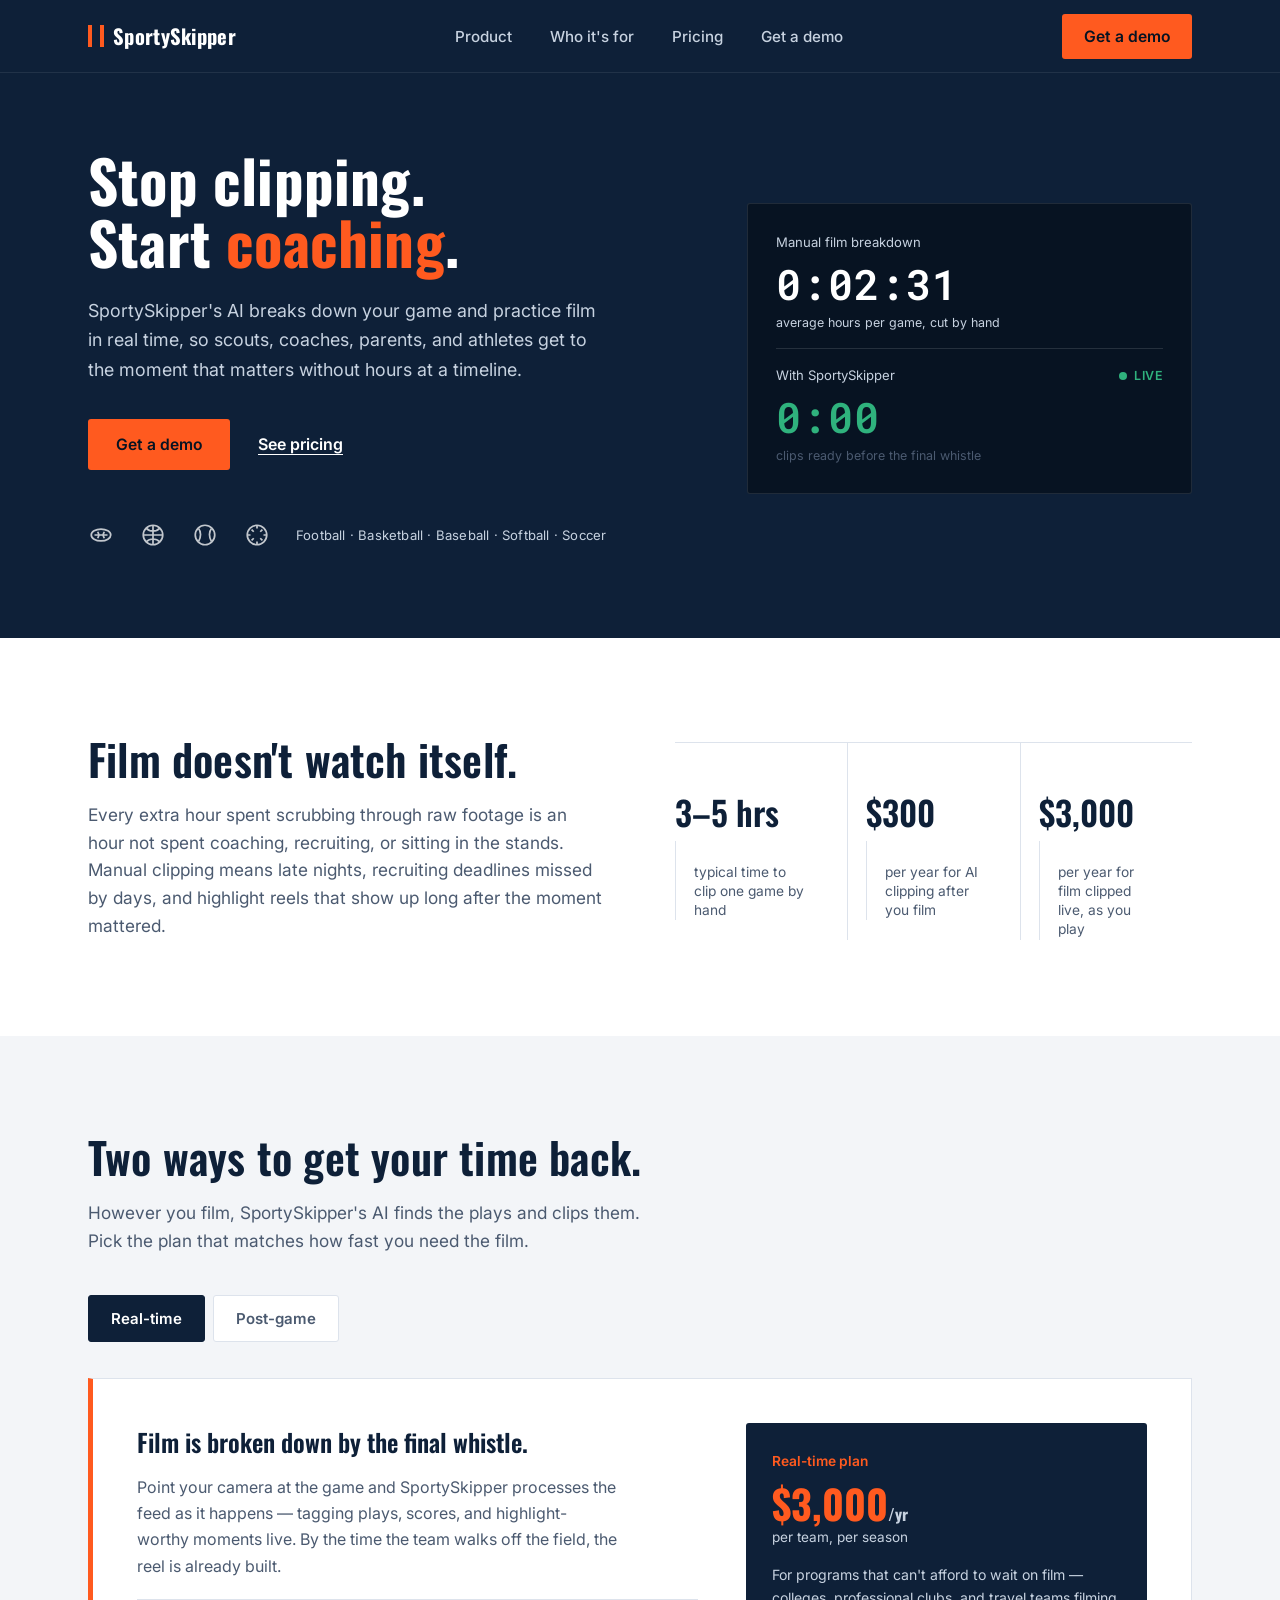
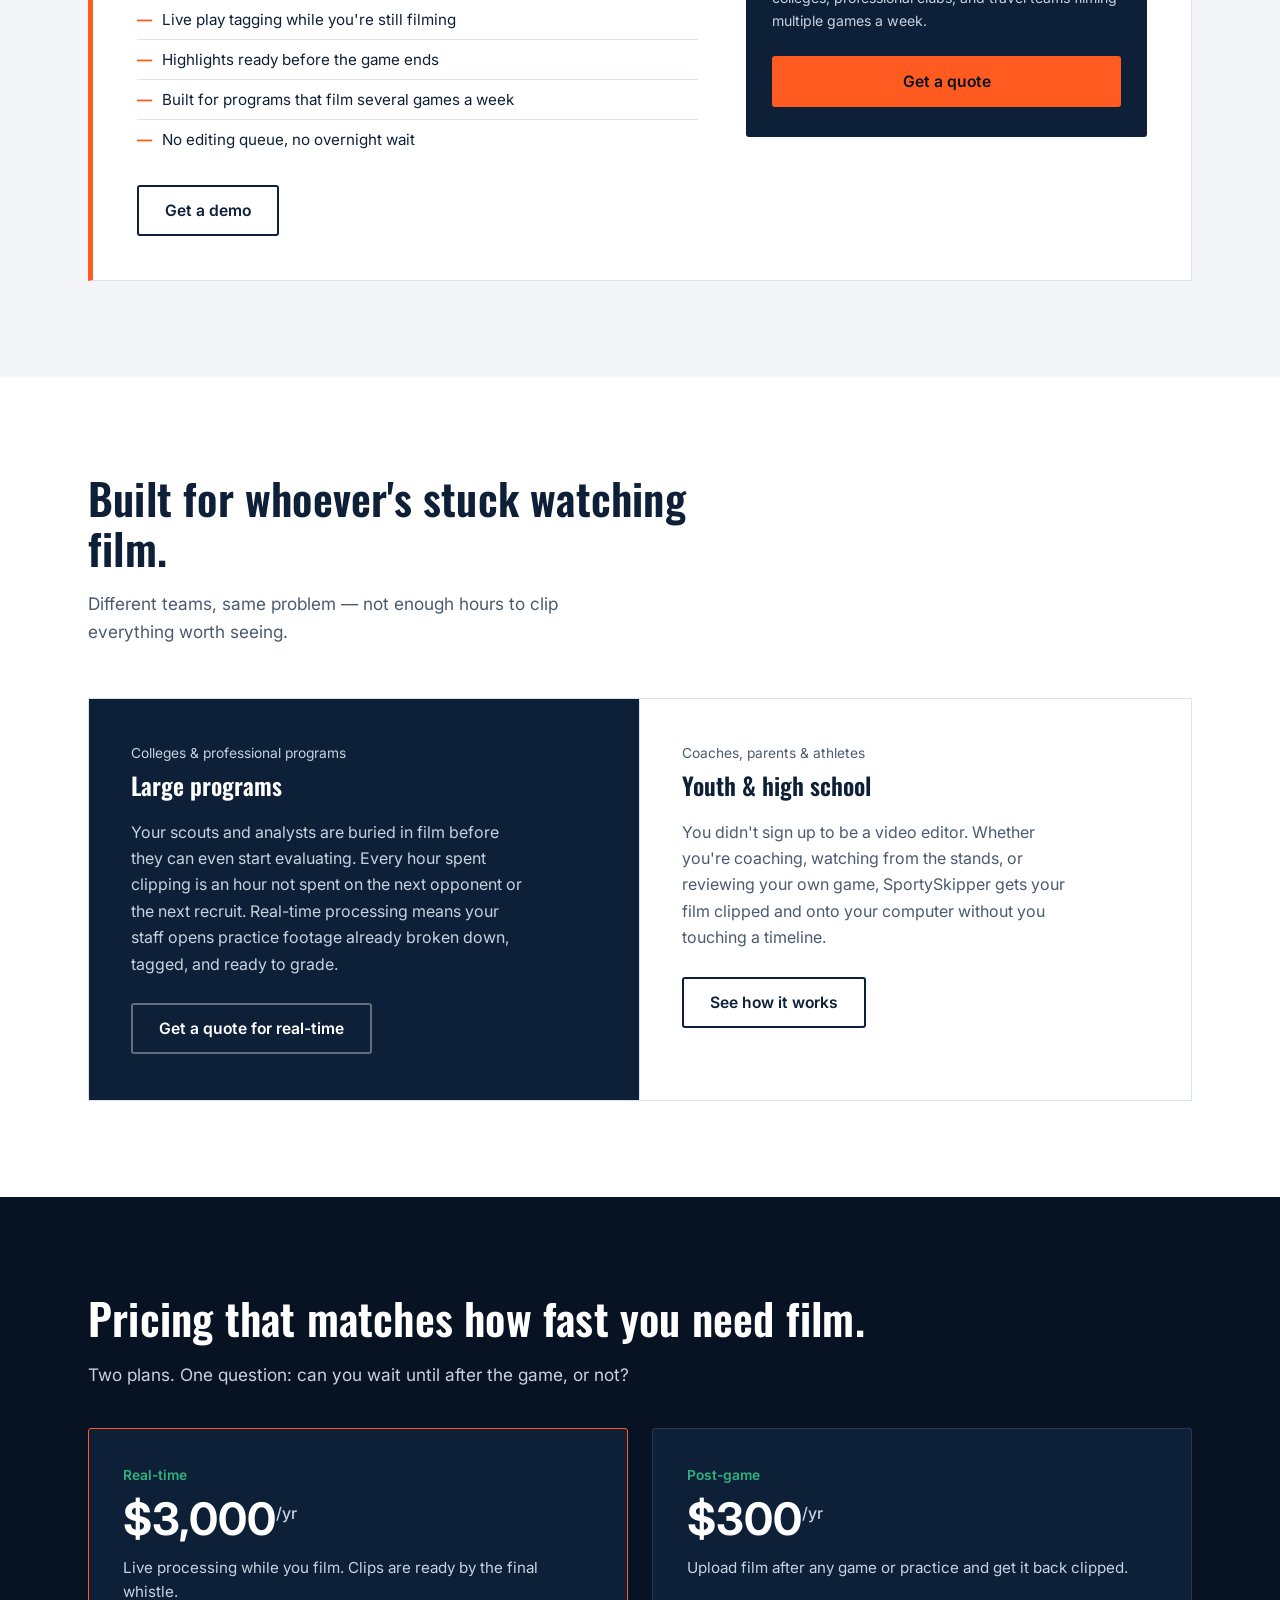
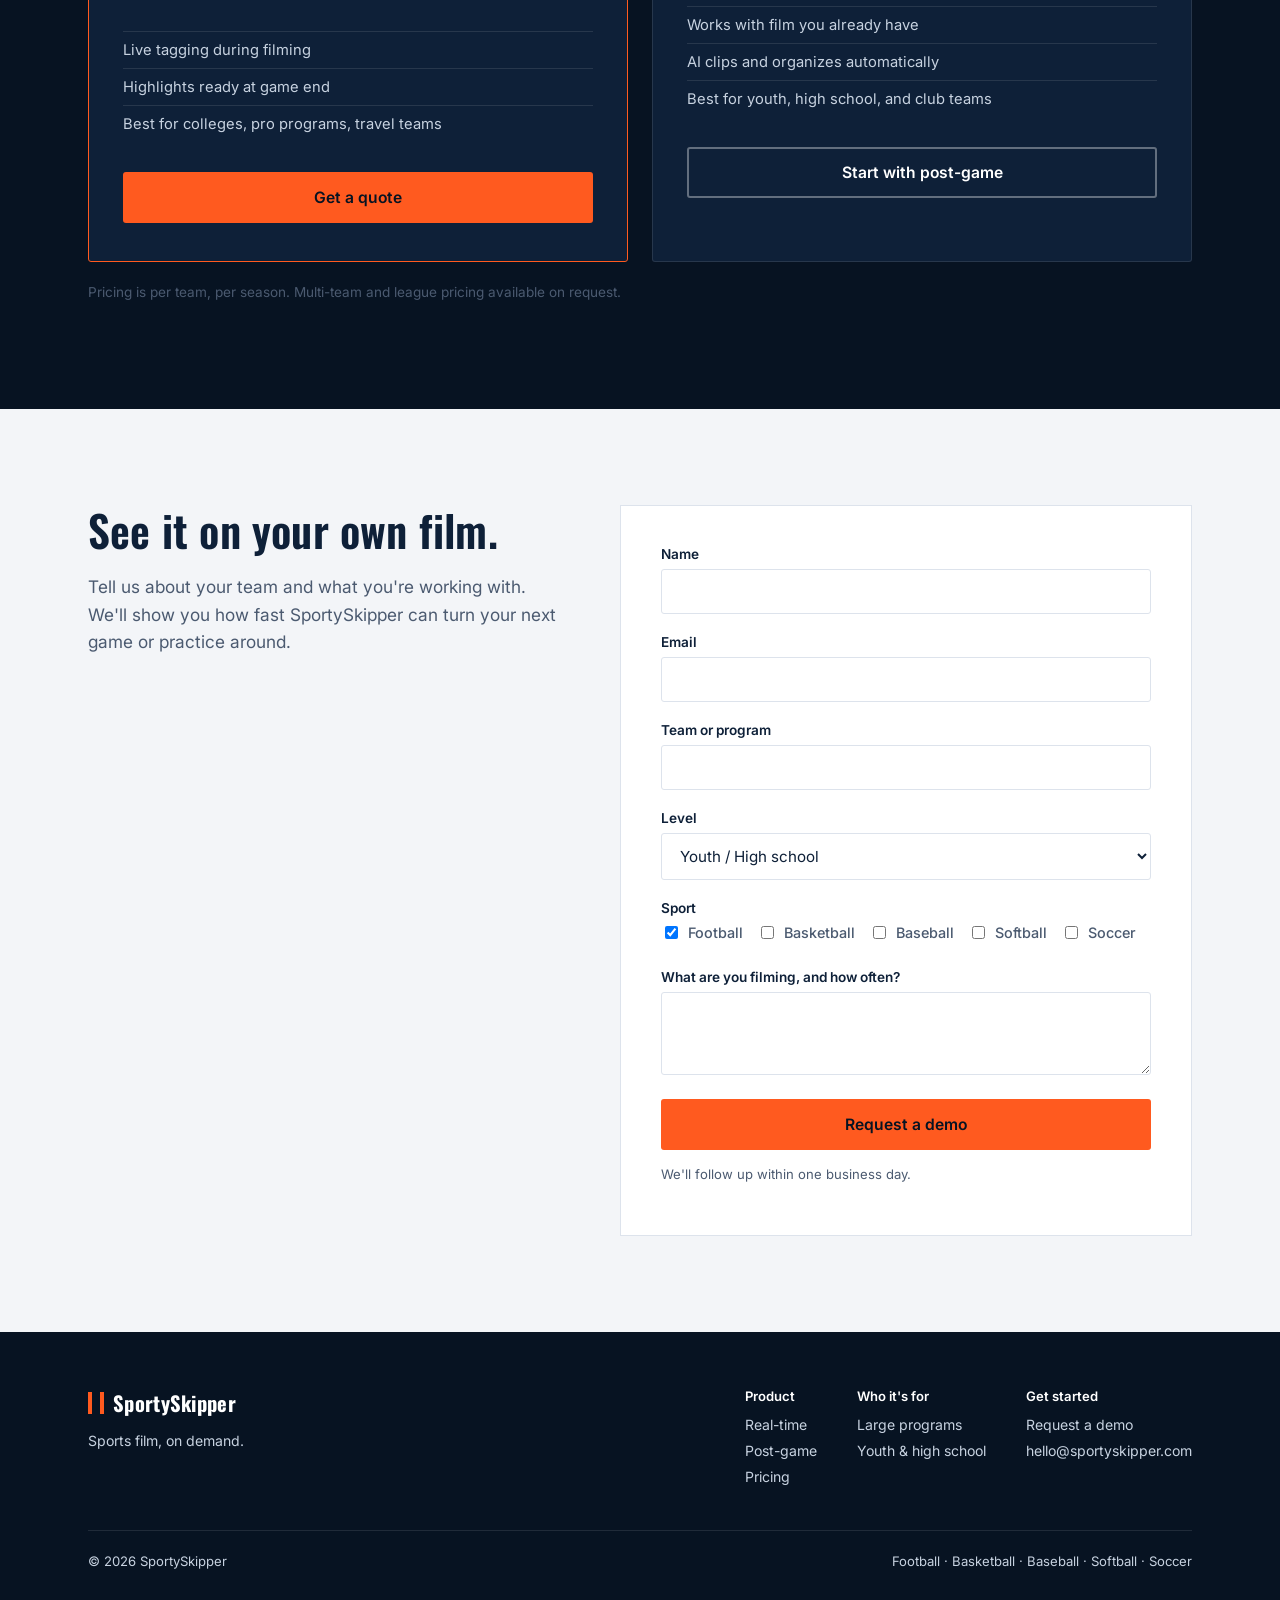
==== index.html @ 0c18d3b8 "Add files via upload" ====
<!DOCTYPE html>
<html lang="en">
<head>
<meta charset="UTF-8">
<meta name="viewport" content="width=device-width, initial-scale=1.0">
<title>SportySkipper — Sports film, on demand</title>
<link rel="preconnect" href="https://fonts.googleapis.com">
<link rel="preconnect" href="https://fonts.gstatic.com" crossorigin>
<link href="https://fonts.googleapis.com/css2?family=Oswald:wght@500;600;700&family=Inter:wght@400;500;600;700&family=Roboto+Mono:wght@500;600&display=swap" rel="stylesheet">
<style>
  :root{
    --navy-900:#071322;
    --navy-800:#0E2038;
    --navy-700:#173a63;
    --navy-600:#245088;
    --mist:#F3F5F8;
    --cloud:#C7D2E0;
    --ink:#0E2038;
    --ink-soft:#4B5A70;
    --flare:#FF5A1F;
    --flare-dark:#DB4A15;
    --turf:#2FB27D;
    --line:#DDE3EC;
    --radius-sm:3px;
    --maxw:1160px;
  }
  *{box-sizing:border-box;}
  html{scroll-behavior:smooth;}
  body{
    margin:0;
    font-family:'Inter',sans-serif;
    color:var(--ink);
    background:#fff;
    -webkit-font-smoothing:antialiased;
  }
  h1,h2,h3,.wordmark,.stat-num,.tab-price{
    font-family:'Oswald',sans-serif;
  }
  .mono{ font-family:'Roboto Mono',monospace; }
  img,svg{ display:block; max-width:100%; }
  a{ color:inherit; }
  .wrap{ max-width:var(--maxw); margin:0 auto; padding:0 28px; }
  section{ padding:96px 0; }
  h2{
    font-size:clamp(1.9rem,3.4vw,2.7rem);
    font-weight:600;
    line-height:1.15;
    margin:0 0 18px;
    letter-spacing:.2px;
  }
  .lede{
    font-size:1.08rem;
    color:var(--ink-soft);
    line-height:1.6;
    max-width:560px;
    margin:0 0 40px;
  }
  button{ font-family:inherit; cursor:pointer; }
  :focus-visible{ outline:3px solid var(--flare); outline-offset:2px; }

  /* ---------- buttons ---------- */
  .btn{
    display:inline-flex;
    align-items:center;
    gap:8px;
    padding:14px 26px;
    font-weight:600;
    font-size:.98rem;
    border-radius:var(--radius-sm);
    border:2px solid transparent;
    text-decoration:none;
    transition:transform .15s ease, background .15s ease, border-color .15s ease;
  }
  .btn:hover{ transform:translateY(-1px); }
  .btn-primary{ background:var(--flare); color:var(--navy-900); }
  .btn-primary:hover{ background:#ff6c38; }
  .btn-ghost-dark{ border-color:rgba(255,255,255,.35); color:#fff; }
  .btn-ghost-dark:hover{ border-color:#fff; }
  .btn-ghost-light{ border-color:var(--navy-800); color:var(--navy-800); }
  .btn-ghost-light:hover{ background:var(--navy-800); color:#fff; }
  .btn-text{
    background:none; border:none; padding:0; color:var(--navy-800);
    font-weight:600; text-decoration:underline; text-underline-offset:4px;
  }

  /* ---------- nav ---------- */
  header{
    position:sticky; top:0; z-index:50;
    background:var(--navy-800);
    border-bottom:1px solid rgba(255,255,255,.08);
  }
  nav.wrap{
    display:flex; align-items:center; justify-content:space-between;
    height:72px;
  }
  .wordmark{
    display:flex; align-items:center; gap:9px;
    color:#fff; font-size:1.28rem; font-weight:700; letter-spacing:.3px;
    text-decoration:none;
  }
  .wordmark .mark{
    width:16px; height:22px;
    border-left:4px solid var(--flare);
    border-right:4px solid var(--flare);
  }
  .nav-links{
    display:flex; align-items:center; gap:34px;
    list-style:none; margin:0; padding:0;
  }
  .nav-links a{
    color:var(--cloud); text-decoration:none; font-size:.95rem; font-weight:500;
    padding:6px 2px; border-bottom:2px solid transparent;
  }
  .nav-links a:hover{ color:#fff; border-color:var(--flare); }
  .nav-cta{ display:flex; align-items:center; gap:22px; }
  .nav-toggle{ display:none; background:none; border:none; color:#fff; font-weight:600; font-size:.95rem; }
  .mobile-panel{ display:none; }

  /* ---------- hero ---------- */
  .hero{
    background:var(--navy-800);
    color:#fff;
    padding:76px 0 90px;
    overflow:hidden;
  }
  .hero .wrap{
    display:grid;
    grid-template-columns:1.15fr .85fr;
    gap:56px;
    align-items:center;
  }
  .hero h1{
    font-size:clamp(2.5rem,4.6vw,3.7rem);
    font-weight:700;
    line-height:1.06;
    margin:0 0 22px;
    letter-spacing:.2px;
  }
  .hero h1 span{ color:var(--flare); }
  .hero p{
    font-size:1.12rem; line-height:1.65; color:var(--cloud);
    max-width:520px; margin:0 0 34px;
  }
  .hero-ctas{ display:flex; align-items:center; gap:28px; flex-wrap:wrap; margin-bottom:52px; }

  .sport-strip{ display:flex; gap:26px; align-items:center; flex-wrap:wrap; }
  .sport-strip svg{ width:26px; height:26px; opacity:.75; }
  .sport-strip span{ font-size:.82rem; color:var(--cloud); letter-spacing:.2px; }

  /* clock panel */
  .clock-panel{
    background:var(--navy-900);
    border:1px solid rgba(255,255,255,.1);
    border-radius:var(--radius-sm);
    padding:30px 28px;
  }
  .clock-row{ display:flex; justify-content:space-between; align-items:baseline; margin-bottom:6px; }
  .clock-label{ font-size:.82rem; color:var(--cloud); }
  .clock-panel .divider{ height:1px; background:rgba(255,255,255,.12); margin:18px 0; }
  .clock-num{
    font-size:2.6rem; font-weight:600; letter-spacing:1px;
    color:#fff;
  }
  .clock-num.small{ font-size:2.6rem; color:var(--turf); }
  .clock-tag{ font-size:.78rem; color:var(--ink-soft); margin-top:4px; }
  .live-badge{
    display:inline-flex; align-items:center; gap:7px;
    font-size:.78rem; font-weight:600; color:var(--turf);
    letter-spacing:.5px;
  }
  .live-dot{
    width:8px; height:8px; border-radius:50%; background:var(--turf);
    animation:pulse 1.6s ease-in-out infinite;
  }
  @keyframes pulse{
    0%,100%{ opacity:1; transform:scale(1); }
    50%{ opacity:.35; transform:scale(.75); }
  }

  /* ---------- problem section ---------- */
  .problem{ background:#fff; }
  .problem .wrap{ display:grid; grid-template-columns:1fr 1fr; gap:70px; align-items:start; }
  .stat-grid{ display:grid; grid-template-columns:repeat(3,1fr); gap:0; border-top:1px solid var(--line); margin-top:8px; }
  .stat-grid div{ padding:22px 18px 0 0; border-left:1px solid var(--line); padding-left:18px; }
  .stat-grid div:first-child{ border-left:none; padding-left:0; }
  .stat-num{ font-size:2.1rem; font-weight:600; color:var(--navy-800); }
  .stat-cap{ font-size:.86rem; color:var(--ink-soft); margin-top:4px; line-height:1.4; }

  /* ---------- product tabs ---------- */
  .product{ background:var(--mist); }
  .tab-bar{ display:flex; gap:8px; margin-bottom:36px; }
  .tab-btn{
    background:#fff; border:1px solid var(--line); color:var(--ink-soft);
    padding:13px 22px; font-weight:600; font-size:.94rem; border-radius:var(--radius-sm);
  }
  .tab-btn.active{ background:var(--navy-800); color:#fff; border-color:var(--navy-800); }
  .tab-panel{
    display:none;
    background:#fff; border:1px solid var(--line); border-left:5px solid var(--flare);
    padding:44px;
    grid-template-columns:1.4fr 1fr;
    gap:48px;
  }
  .tab-panel.active{ display:grid; }
  .tab-panel h3{ font-size:1.55rem; font-weight:600; margin:0 0 14px; }
  .tab-panel p{ color:var(--ink-soft); line-height:1.65; margin:0 0 20px; max-width:480px; }
  .tab-panel ul{ list-style:none; padding:0; margin:0 0 26px; }
  .tab-panel li{
    padding:10px 0; border-top:1px solid var(--line); font-size:.95rem; color:var(--ink);
    display:flex; gap:10px;
  }
  .tab-panel li::before{ content:"—"; color:var(--flare); font-weight:700; }
  .tab-price-box{ background:var(--navy-800); color:#fff; padding:30px 26px; border-radius:var(--radius-sm); align-self:start; }
  .tab-price{ font-size:2.5rem; font-weight:700; color:var(--flare); line-height:1; }
  .tab-price-unit{ font-size:.85rem; color:var(--cloud); margin-top:6px; }
  .tab-price-box p{ color:var(--cloud); font-size:.88rem; margin:18px 0 24px; max-width:none; }

  /* ---------- audience ---------- */
  .audience{ background:#fff; }
  .audience-head{ max-width:640px; margin-bottom:52px; }
  .audience-grid{ display:grid; grid-template-columns:1fr 1fr; gap:0; border:1px solid var(--line); }
  .audience-card{ padding:46px 42px; }
  .audience-card:first-child{ border-right:1px solid var(--line); background:var(--navy-800); color:#fff; }
  .audience-card:first-child .aud-kicker{ color:var(--cloud); }
  .audience-card:first-child p{ color:var(--cloud); }
  .audience-card:last-child{ background:#fff; }
  .aud-kicker{ font-size:.86rem; color:var(--ink-soft); margin-bottom:6px; }
  .audience-card h3{ font-size:1.5rem; font-weight:600; margin:0 0 16px; }
  .audience-card p{ color:var(--ink-soft); line-height:1.65; margin:0 0 26px; max-width:400px; }

  /* ---------- pricing ---------- */
  .pricing{ background:var(--navy-900); color:#fff; }
  .pricing h2{ color:#fff; }
  .pricing .lede{ color:var(--cloud); }
  .price-grid{ display:grid; grid-template-columns:1fr 1fr; gap:24px; margin-top:20px; }
  .price-card{
    background:var(--navy-800); border:1px solid rgba(255,255,255,.1);
    padding:38px 34px; border-radius:var(--radius-sm);
  }
  .price-card.featured{ border-color:var(--flare); }
  .price-tier{ font-size:.86rem; color:var(--turf); font-weight:600; margin-bottom:14px; }
  .price-amt{ font-size:2.8rem; font-weight:700; color:#fff; line-height:1; }
  .price-amt sup{ font-size:1rem; color:var(--cloud); font-weight:500; }
  .price-desc{ color:var(--cloud); font-size:.95rem; margin:14px 0 26px; line-height:1.6; }
  .price-card ul{ list-style:none; padding:0; margin:0 0 30px; }
  .price-card li{ padding:9px 0; border-top:1px solid rgba(255,255,255,.1); font-size:.92rem; color:var(--cloud); }
  .price-note{ font-size:.85rem; color:var(--ink-soft); margin-top:22px; }

  /* ---------- demo form ---------- */
  .demo{ background:var(--mist); }
  .demo .wrap{ display:grid; grid-template-columns:.9fr 1.1fr; gap:64px; align-items:start; }
  form{ background:#fff; border:1px solid var(--line); padding:40px; }
  .field{ margin-bottom:20px; }
  .field label{ display:block; font-size:.85rem; font-weight:600; color:var(--ink); margin-bottom:7px; }
  .field input, .field select, .field textarea{
    width:100%; padding:12px 14px; border:1px solid var(--line); border-radius:var(--radius-sm);
    font-family:inherit; font-size:.95rem; color:var(--ink); background:#fff;
  }
  .field input:focus, .field select:focus, .field textarea:focus{ border-color:var(--navy-800); }
  .checks{ display:flex; flex-wrap:wrap; gap:14px; }
  .checks label{ display:flex; align-items:center; gap:7px; font-size:.9rem; font-weight:500; color:var(--ink-soft); }
  .checks input{ width:auto; }
  .form-note{ font-size:.82rem; color:var(--ink-soft); margin-top:16px; }
  .confirm{ display:none; padding:26px; background:var(--navy-800); color:#fff; border-radius:var(--radius-sm); }
  .confirm strong{ color:var(--flare); }

  /* ---------- footer ---------- */
  footer{ background:var(--navy-900); color:var(--cloud); padding:56px 0 34px; }
  .foot-top{ display:flex; justify-content:space-between; flex-wrap:wrap; gap:36px; margin-bottom:36px; }
  .foot-links{ display:flex; gap:40px; flex-wrap:wrap; }
  .foot-col h4{ font-size:.82rem; color:#fff; margin:0 0 12px; font-weight:600; }
  .foot-col a{ display:block; color:var(--cloud); text-decoration:none; font-size:.88rem; margin-bottom:9px; }
  .foot-col a:hover{ color:var(--flare); }
  .foot-bottom{ border-top:1px solid rgba(255,255,255,.1); padding-top:22px; display:flex; justify-content:space-between; font-size:.82rem; flex-wrap:wrap; gap:10px; }

  @media (max-width: 920px){
    section{ padding:64px 0; }
    .hero .wrap{ grid-template-columns:1fr; }
    .clock-panel{ max-width:420px; }
    .problem .wrap{ grid-template-columns:1fr; gap:40px; }
    .tab-panel{ grid-template-columns:1fr; padding:30px; }
    .audience-grid{ grid-template-columns:1fr; }
    .audience-card:first-child{ border-right:none; border-bottom:1px solid var(--line); }
    .price-grid{ grid-template-columns:1fr; }
    .demo .wrap{ grid-template-columns:1fr; }
    .nav-links{ display:none; }
    .nav-toggle{ display:block; }
    .mobile-panel.open{ display:flex; }
  }
  @media (max-width: 560px){
    .stat-grid{ grid-template-columns:1fr; }
    .stat-grid div{ border-left:none; border-top:1px solid var(--line); padding:18px 0 0; }
    .stat-grid div:first-child{ border-top:none; }
  }
  @media (prefers-reduced-motion: reduce){
    .live-dot{ animation:none; }
    html{ scroll-behavior:auto; }
  }
</style>
</head>
<body>

<header>
  <nav class="wrap">
    <a href="#top" class="wordmark"><span class="mark"></span>SportySkipper</a>
    <ul class="nav-links">
      <li><a href="#product">Product</a></li>
      <li><a href="#audience">Who it's for</a></li>
      <li><a href="#pricing">Pricing</a></li>
      <li><a href="#demo">Get a demo</a></li>
    </ul>
    <div class="nav-cta">
      <a href="#demo" class="btn btn-primary" style="padding:11px 20px;">Get a demo</a>
      <button class="nav-toggle" id="navToggle" aria-expanded="false" aria-controls="mobilePanel">Menu</button>
    </div>
  </nav>
  <div class="mobile-panel" id="mobilePanel" style="flex-direction:column; padding:0 28px 18px; gap:2px;">
    <a href="#product" style="color:#fff;padding:10px 0;text-decoration:none;">Product</a>
    <a href="#audience" style="color:#fff;padding:10px 0;text-decoration:none;">Who it's for</a>
    <a href="#pricing" style="color:#fff;padding:10px 0;text-decoration:none;">Pricing</a>
  </div>
</header>

<main id="top">

  <!-- HERO -->
  <section class="hero">
    <div class="wrap">
      <div>
        <h1>Stop clipping.<br>Start <span>coaching</span>.</h1>
        <p>SportySkipper's AI breaks down your game and practice film in real time, so scouts, coaches, parents, and athletes get to the moment that matters without hours at a timeline.</p>
        <div class="hero-ctas">
          <a href="#demo" class="btn btn-primary">Get a demo</a>
          <a href="#pricing" class="btn-text" style="color:#fff;">See pricing</a>
        </div>
        <div class="sport-strip">
          <svg viewBox="0 0 24 24" fill="none" stroke="#fff" stroke-width="1.6"><ellipse cx="12" cy="12" rx="9" ry="5.5"/><path d="M6 12h12M9 9l1.2 3-1.2 3M15 9l-1.2 3 1.2 3"/></svg>
          <svg viewBox="0 0 24 24" fill="none" stroke="#fff" stroke-width="1.6"><circle cx="12" cy="12" r="9"/><path d="M3 12h18M12 3v18M5.6 5.6c3.6 3.6 9.2 3.6 12.8 0M5.6 18.4c3.6-3.6 9.2-3.6 12.8 0"/></svg>
          <svg viewBox="0 0 24 24" fill="none" stroke="#fff" stroke-width="1.6"><circle cx="12" cy="12" r="9"/><path d="M6 6c2.5 2.8 2.5 8.2 0 12M18 6c-2.5 2.8-2.5 8.2 0 12"/></svg>
          <svg viewBox="0 0 24 24" fill="none" stroke="#fff" stroke-width="1.6"><circle cx="12" cy="12" r="9"/><path d="M12 3v3M12 18v3M3 12h3M18 12h3"/><path d="M7 7l2 2M17 7l-2 2M7 17l2-2M17 17l-2-2"/></svg>
          <span>Football · Basketball · Baseball · Softball · Soccer</span>
        </div>
      </div>

      <div class="clock-panel">
        <div class="clock-row">
          <span class="clock-label">Manual film breakdown</span>
        </div>
        <div class="clock-num mono" id="clockDown">3:00:00</div>
        <div class="clock-tag" style="color:var(--cloud);">average hours per game, cut by hand</div>
        <div class="divider"></div>
        <div class="clock-row">
          <span class="clock-label">With SportySkipper</span>
          <span class="live-badge"><span class="live-dot"></span>LIVE</span>
        </div>
        <div class="clock-num small mono" id="clockUp">0:00</div>
        <div class="clock-tag">clips ready before the final whistle</div>
      </div>
    </div>
  </section>

  <!-- PROBLEM -->
  <section class="problem">
    <div class="wrap">
      <div>
        <h2>Film doesn't watch itself.</h2>
        <p class="lede" style="margin-bottom:0;">Every extra hour spent scrubbing through raw footage is an hour not spent coaching, recruiting, or sitting in the stands. Manual clipping means late nights, recruiting deadlines missed by days, and highlight reels that show up long after the moment mattered.</p>
      </div>
      <div>
        <div class="stat-grid">
          <div>
            <div class="stat-num">3–5 hrs</div>
            <div class="stat-cap">typical time to clip one game by hand</div>
          </div>
          <div>
            <div class="stat-num">$300</div>
            <div class="stat-cap">per year for AI clipping after you film</div>
          </div>
          <div>
            <div class="stat-num">$3,000</div>
            <div class="stat-cap">per year for film clipped live, as you play</div>
          </div>
        </div>
      </div>
    </div>
  </section>

  <!-- PRODUCT -->
  <section class="product" id="product">
    <div class="wrap">
      <h2>Two ways to get your time back.</h2>
      <p class="lede">However you film, SportySkipper's AI finds the plays and clips them. Pick the plan that matches how fast you need the film.</p>

      <div class="tab-bar">
        <button class="tab-btn active" data-tab="realtime">Real-time</button>
        <button class="tab-btn" data-tab="postgame">Post-game</button>
      </div>

      <div class="tab-panel active" id="tab-realtime">
        <div>
          <h3>Film is broken down by the final whistle.</h3>
          <p>Point your camera at the game and SportySkipper processes the feed as it happens — tagging plays, scores, and highlight-worthy moments live. By the time the team walks off the field, the reel is already built.</p>
          <ul>
            <li>Live play tagging while you're still filming</li>
            <li>Highlights ready before the game ends</li>
            <li>Built for programs that film several games a week</li>
            <li>No editing queue, no overnight wait</li>
          </ul>
          <a href="#demo" class="btn btn-ghost-light">Get a demo</a>
        </div>
        <div class="tab-price-box">
          <div class="price-tier" style="color:var(--flare);">Real-time plan</div>
          <div class="tab-price">$3,000<span style="font-size:1rem;color:var(--cloud);">/yr</span></div>
          <div class="tab-price-unit">per team, per season</div>
          <p>For programs that can't afford to wait on film — colleges, professional clubs, and travel teams filming multiple games a week.</p>
          <a href="#demo" class="btn btn-primary" style="width:100%; justify-content:center;">Get a quote</a>
        </div>
      </div>

      <div class="tab-panel" id="tab-postgame">
        <div>
          <h3>Upload it. Walk away. Come back to clipped film.</h3>
          <p>Already have the footage? Upload your game or practice film and SportySkipper's AI finds the plays, clips them, and organizes them — no scrubbing through raw footage required.</p>
          <ul>
            <li>Upload film from any game or practice</li>
            <li>AI clips and tags automatically</li>
            <li>Organized highlights land on your computer, not a raw file</li>
            <li>Built for coaches, parents, and athletes on a budget</li>
          </ul>
          <a href="#demo" class="btn btn-ghost-light">Get a demo</a>
        </div>
        <div class="tab-price-box">
          <div class="price-tier" style="color:var(--flare);">Post-game plan</div>
          <div class="tab-price">$300<span style="font-size:1rem;color:var(--cloud);">/yr</span></div>
          <div class="tab-price-unit">per team, per season</div>
          <p>For youth, high school, and club teams who film now and want the highlights turned around without hiring an editor.</p>
          <a href="#demo" class="btn btn-primary" style="width:100%; justify-content:center;">Start with post-game</a>
        </div>
      </div>
    </div>
  </section>

  <!-- AUDIENCE -->
  <section class="audience" id="audience">
    <div class="wrap">
      <div class="audience-head">
        <h2>Built for whoever's stuck watching film.</h2>
        <p class="lede" style="margin-bottom:0;">Different teams, same problem — not enough hours to clip everything worth seeing.</p>
      </div>
      <div class="audience-grid">
        <div class="audience-card">
          <div class="aud-kicker">Colleges &amp; professional programs</div>
          <h3>Large programs</h3>
          <p>Your scouts and analysts are buried in film before they can even start evaluating. Every hour spent clipping is an hour not spent on the next opponent or the next recruit. Real-time processing means your staff opens practice footage already broken down, tagged, and ready to grade.</p>
          <a href="#demo" class="btn btn-ghost-dark">Get a quote for real-time</a>
        </div>
        <div class="audience-card">
          <div class="aud-kicker">Coaches, parents &amp; athletes</div>
          <h3>Youth &amp; high school</h3>
          <p>You didn't sign up to be a video editor. Whether you're coaching, watching from the stands, or reviewing your own game, SportySkipper gets your film clipped and onto your computer without you touching a timeline.</p>
          <a href="#demo" class="btn btn-ghost-light">See how it works</a>
        </div>
      </div>
    </div>
  </section>

  <!-- PRICING -->
  <section class="pricing" id="pricing">
    <div class="wrap">
      <h2>Pricing that matches how fast you need film.</h2>
      <p class="lede">Two plans. One question: can you wait until after the game, or not?</p>
      <div class="price-grid">
        <div class="price-card featured">
          <div class="price-tier">Real-time</div>
          <div class="price-amt">$3,000<sup>/yr</sup></div>
          <p class="price-desc">Live processing while you film. Clips are ready by the final whistle.</p>
          <ul>
            <li>Live tagging during filming</li>
            <li>Highlights ready at game end</li>
            <li>Best for colleges, pro programs, travel teams</li>
          </ul>
          <a href="#demo" class="btn btn-primary" style="width:100%; justify-content:center;">Get a quote</a>
        </div>
        <div class="price-card">
          <div class="price-tier">Post-game</div>
          <div class="price-amt">$300<sup>/yr</sup></div>
          <p class="price-desc">Upload film after any game or practice and get it back clipped.</p>
          <ul>
            <li>Works with film you already have</li>
            <li>AI clips and organizes automatically</li>
            <li>Best for youth, high school, and club teams</li>
          </ul>
          <a href="#demo" class="btn btn-ghost-dark" style="width:100%; justify-content:center;">Start with post-game</a>
        </div>
      </div>
      <p class="price-note">Pricing is per team, per season. Multi-team and league pricing available on request.</p>
    </div>
  </section>

  <!-- DEMO FORM -->
  <section class="demo" id="demo">
    <div class="wrap">
      <div>
        <h2>See it on your own film.</h2>
        <p class="lede" style="margin-bottom:0;">Tell us about your team and what you're working with. We'll show you how fast SportySkipper can turn your next game or practice around.</p>
      </div>
      <div>
        <form id="demoForm" action="https://formspree.io/f/mbglrddr" method="POST">
          <div class="field">
            <label for="name">Name</label>
            <input type="text" id="name" required>
          </div>
          <div class="field">
            <label for="email">Email</label>
            <input type="email" id="email" required>
          </div>
          <div class="field">
            <label for="org">Team or program</label>
            <input type="text" id="org" required>
          </div>
          <div class="field">
            <label for="level">Level</label>
            <select id="level">
              <option>Youth / High school</option>
              <option>College</option>
              <option>Professional</option>
            </select>
          </div>
          <div class="field">
            <label>Sport</label>
            <div class="checks">
              <label><input type="checkbox" checked> Football</label>
              <label><input type="checkbox"> Basketball</label>
              <label><input type="checkbox"> Baseball</label>
              <label><input type="checkbox"> Softball</label>
              <label><input type="checkbox"> Soccer</label>
            </div>
          </div>
          <div class="field">
            <label for="msg">What are you filming, and how often?</label>
            <textarea id="msg" rows="3"></textarea>
          </div>
          <button type="submit" class="btn btn-primary" style="width:100%; justify-content:center;">Request a demo</button>
          <p class="form-note">We'll follow up within one business day.</p>
        </form>
        <div class="confirm" id="confirm">
          <strong>Request received.</strong><br>
          Someone from SportySkipper will reach out within one business day to set up your demo.
        </div>
      </div>
    </div>
  </section>

</main>

<footer>
  <div class="wrap">
    <div class="foot-top">
      <div>
        <a href="#top" class="wordmark"><span class="mark"></span>SportySkipper</a>
        <p style="max-width:280px; font-size:.88rem; margin-top:14px; color:var(--cloud);">Sports film, on demand.</p>
      </div>
      <div class="foot-links">
        <div class="foot-col">
          <h4>Product</h4>
          <a href="#product">Real-time</a>
          <a href="#product">Post-game</a>
          <a href="#pricing">Pricing</a>
        </div>
        <div class="foot-col">
          <h4>Who it's for</h4>
          <a href="#audience">Large programs</a>
          <a href="#audience">Youth &amp; high school</a>
        </div>
        <div class="foot-col">
          <h4>Get started</h4>
          <a href="#demo">Request a demo</a>
          <a href="mailto:hello@sportyskipper.com">hello@sportyskipper.com</a>
        </div>
      </div>
    </div>
    <div class="foot-bottom">
      <span>© 2026 SportySkipper</span>
      <span>Football · Basketball · Baseball · Softball · Soccer</span>
    </div>
  </div>
</footer>

<script>
  // tab toggle
  const tabBtns = document.querySelectorAll('.tab-btn');
  tabBtns.forEach(btn=>{
    btn.addEventListener('click', ()=>{
      tabBtns.forEach(b=>b.classList.remove('active'));
      document.querySelectorAll('.tab-panel').forEach(p=>p.classList.remove('active'));
      btn.classList.add('active');
      document.getElementById('tab-'+btn.dataset.tab).classList.add('active');
    });
  });

  // mobile nav
  const navToggle = document.getElementById('navToggle');
  const mobilePanel = document.getElementById('mobilePanel');
  navToggle.addEventListener('click', ()=>{
    const open = mobilePanel.classList.toggle('open');
    navToggle.setAttribute('aria-expanded', open);
  });

  // hero clock: single orchestrated countdown on load
  const reduceMotion = window.matchMedia('(prefers-reduced-motion: reduce)').matches;
  const clockDown = document.getElementById('clockDown');
  const clockUp = document.getElementById('clockUp');
  if(!reduceMotion){
    let totalSeconds = 3*3600;
    const startTime = Date.now();
    const duration = 2600; // ms for the whole animation
    function fmt(sec){
      const h = Math.floor(sec/3600);
      const m = Math.floor((sec%3600)/60);
      const s = Math.floor(sec%60);
      return h+':'+String(m).padStart(2,'0')+':'+String(s).padStart(2,'0');
    }
    function tick(){
      const elapsed = Date.now() - startTime;
      const progress = Math.min(elapsed/duration, 1);
      const eased = 1 - Math.pow(1-progress, 3);
      const remaining = Math.round(totalSeconds * (1-eased));
      clockDown.textContent = fmt(remaining);
      if(progress < 1){ requestAnimationFrame(tick); }
      else{ clockDown.textContent = '0:00:00'; }
    }
    requestAnimationFrame(tick);
  } else {
    clockDown.textContent = '0:00:00';
  }
  clockUp.textContent = '0:00';

  // demo form
  const form = document.getElementById('demoForm');
  const confirm = document.getElementById('confirm');
  form.addEventListener('submit', (e)=>{
    e.preventDefault();
    form.style.display = 'none';
    confirm.style.display = 'block';
  });
</script>

</body>
</html>
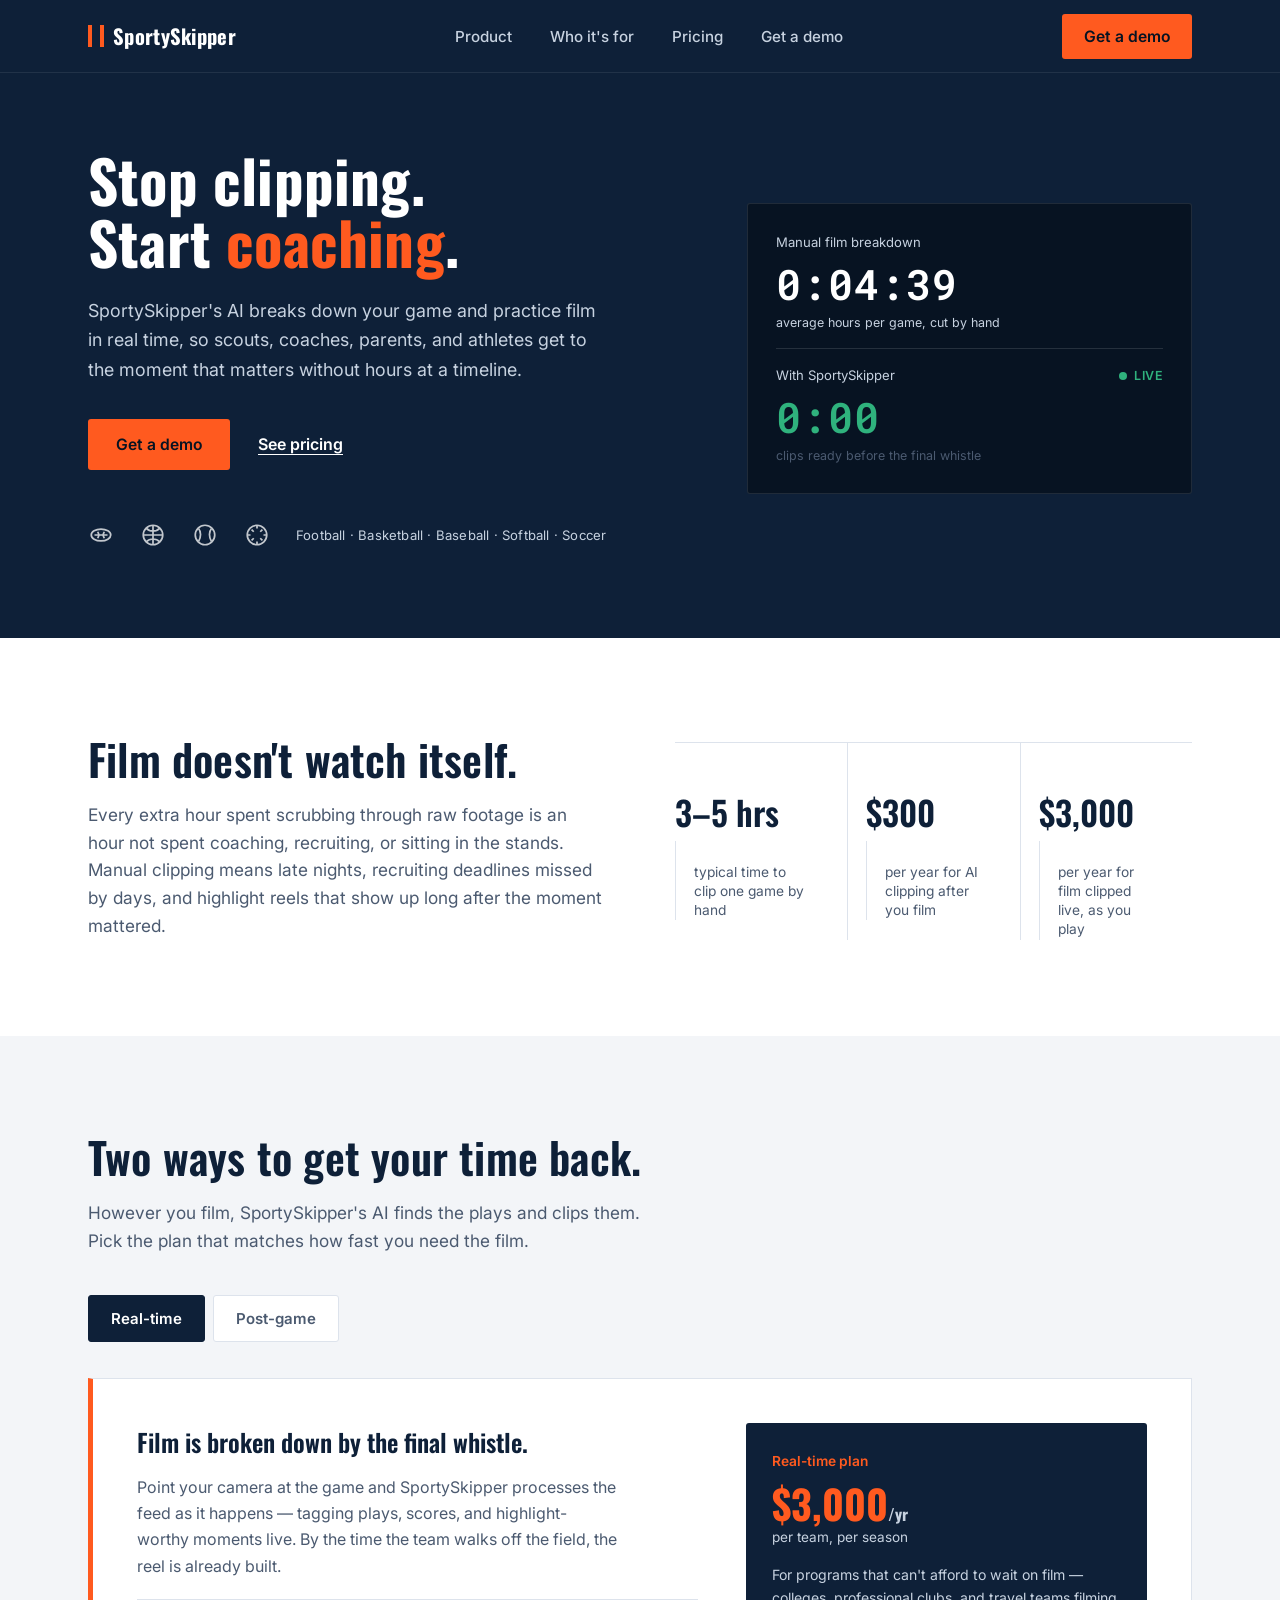
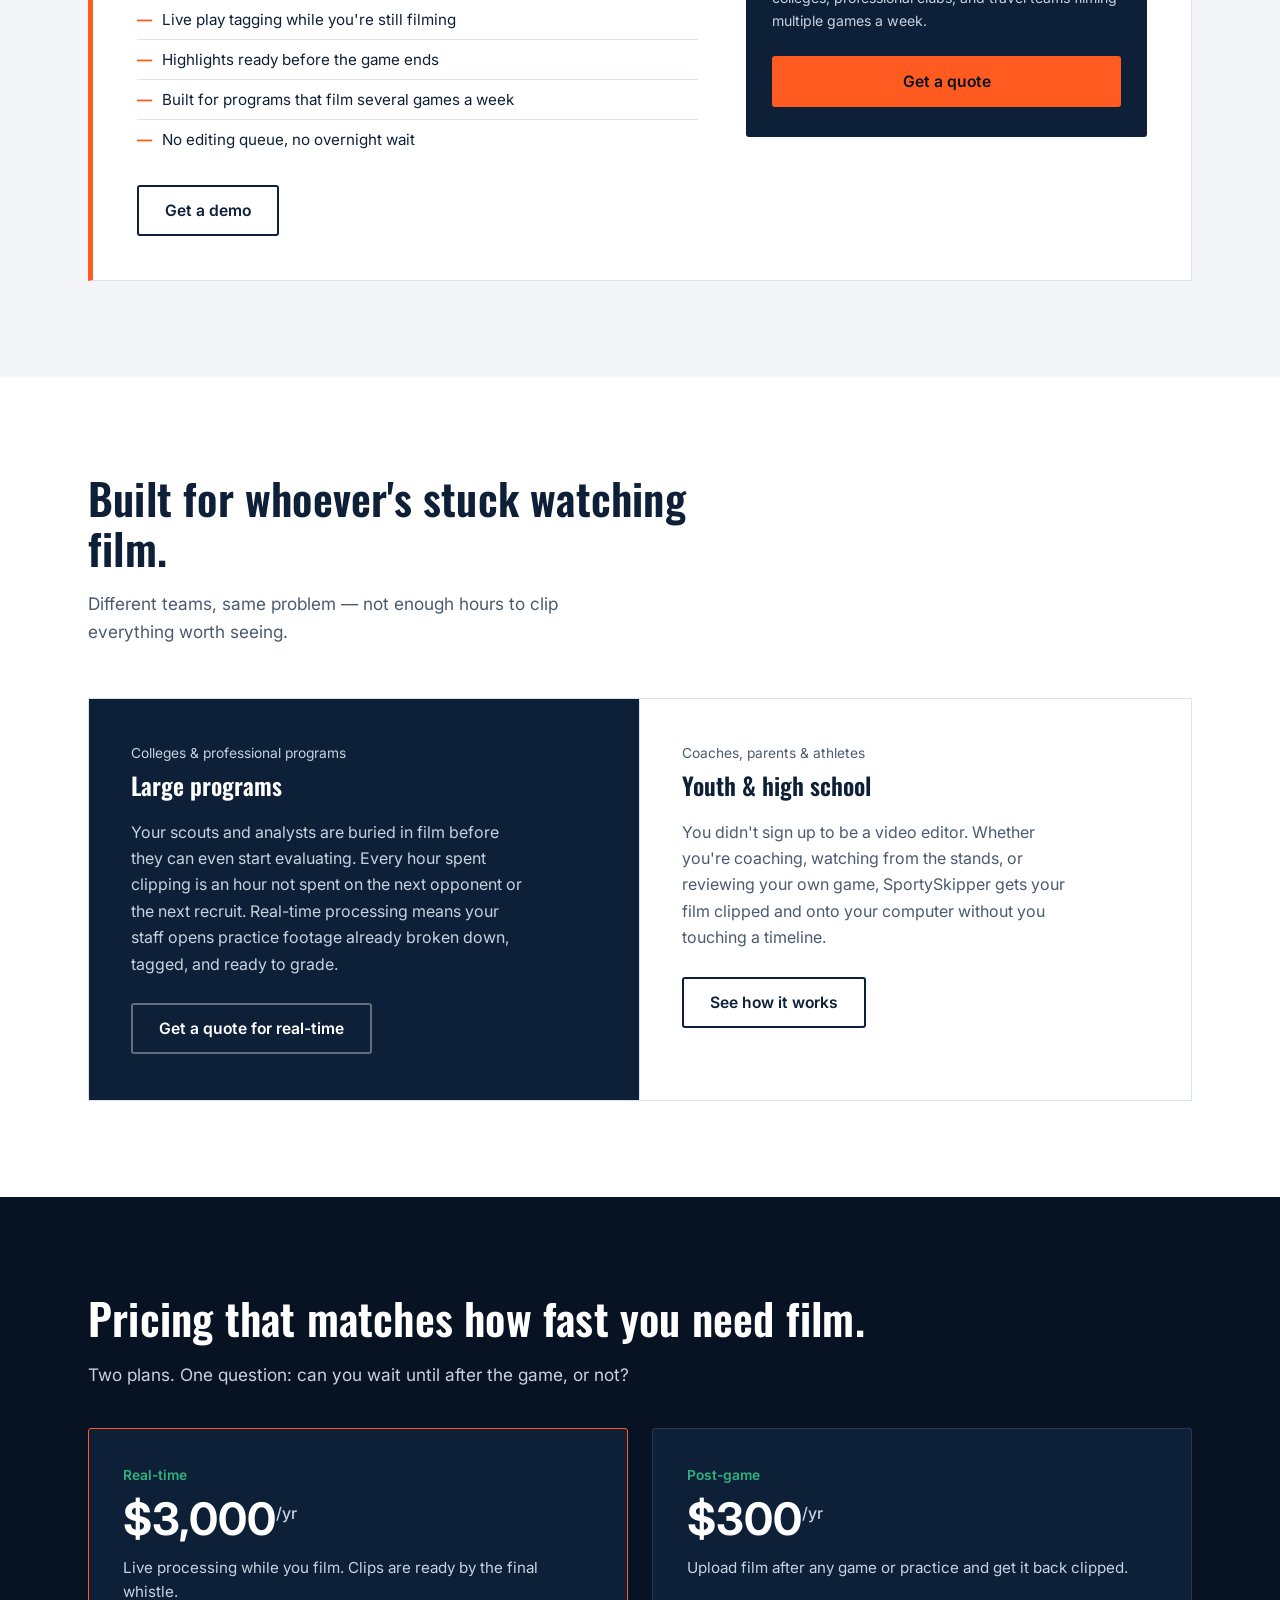
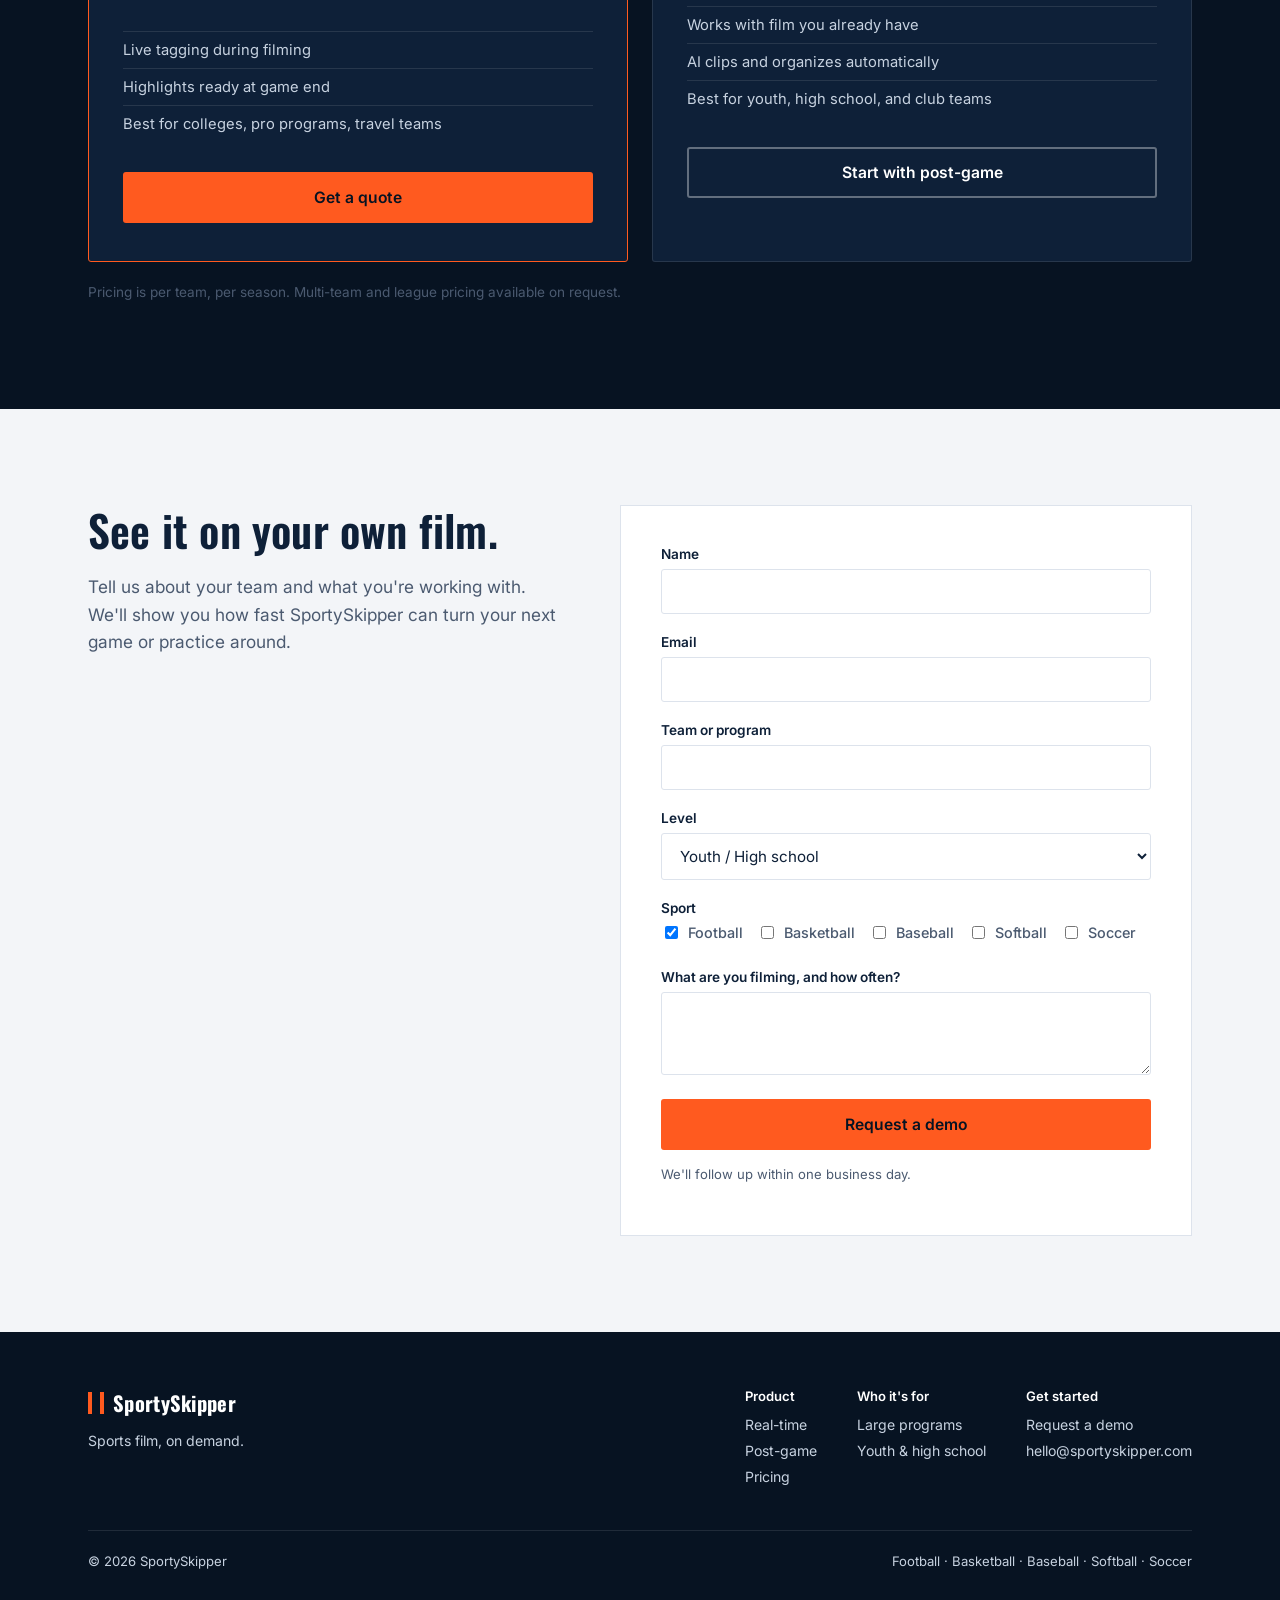
==== commit 10231f96: "Update index.html" ====
--- a/index.html
+++ b/index.html
@@ -508,19 +508,19 @@
         <form id="demoForm" action="https://formspree.io/f/mbglrddr" method="POST">
           <div class="field">
             <label for="name">Name</label>
-            <input type="text" id="name" required>
+            <input type="text" id="name" name="name" required>
           </div>
           <div class="field">
             <label for="email">Email</label>
-            <input type="email" id="email" required>
+            <input type="email" id="email" name="email" required>
           </div>
           <div class="field">
             <label for="org">Team or program</label>
-            <input type="text" id="org" required>
+            <input type="text" id="org" name="org" required>
           </div>
           <div class="field">
             <label for="level">Level</label>
-            <select id="level">
+            <select id="level" name="level">
               <option>Youth / High school</option>
               <option>College</option>
               <option>Professional</option>
@@ -529,16 +529,16 @@
           <div class="field">
             <label>Sport</label>
             <div class="checks">
-              <label><input type="checkbox" checked> Football</label>
-              <label><input type="checkbox"> Basketball</label>
-              <label><input type="checkbox"> Baseball</label>
-              <label><input type="checkbox"> Softball</label>
-              <label><input type="checkbox"> Soccer</label>
+              <label><input type="checkbox" name="checks" checked> Football</label>
+              <label><input type="checkbox" name="checks"> Basketball</label>
+              <label><input type="checkbox" name="checks"> Baseball</label>
+              <label><input type="checkbox" name="checks"> Softball</label>
+              <label><input type="checkbox" name="checks"> Soccer</label>
             </div>
           </div>
           <div class="field">
             <label for="msg">What are you filming, and how often?</label>
-            <textarea id="msg" rows="3"></textarea>
+            <textarea id="msg" rows="3" name="msg"></textarea>
           </div>
           <button type="submit" class="btn btn-primary" style="width:100%; justify-content:center;">Request a demo</button>
           <p class="form-note">We'll follow up within one business day.</p>
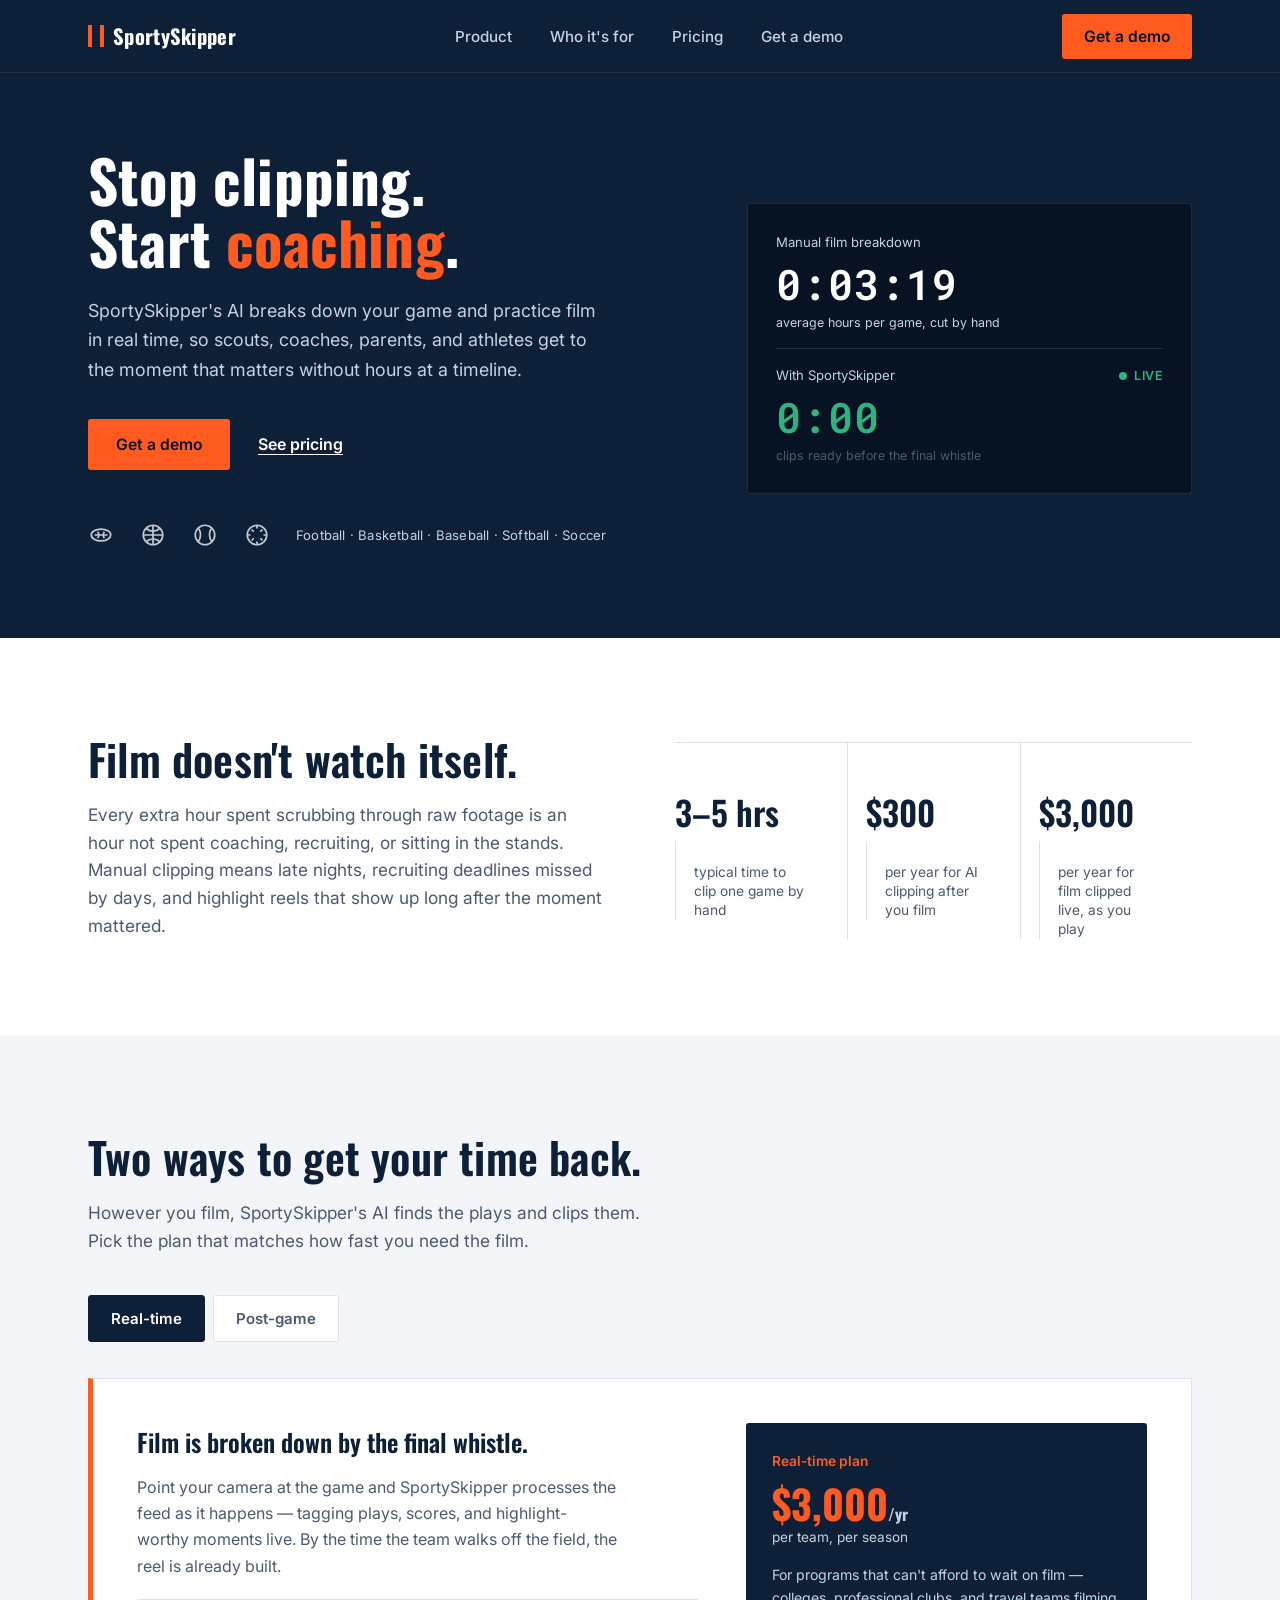
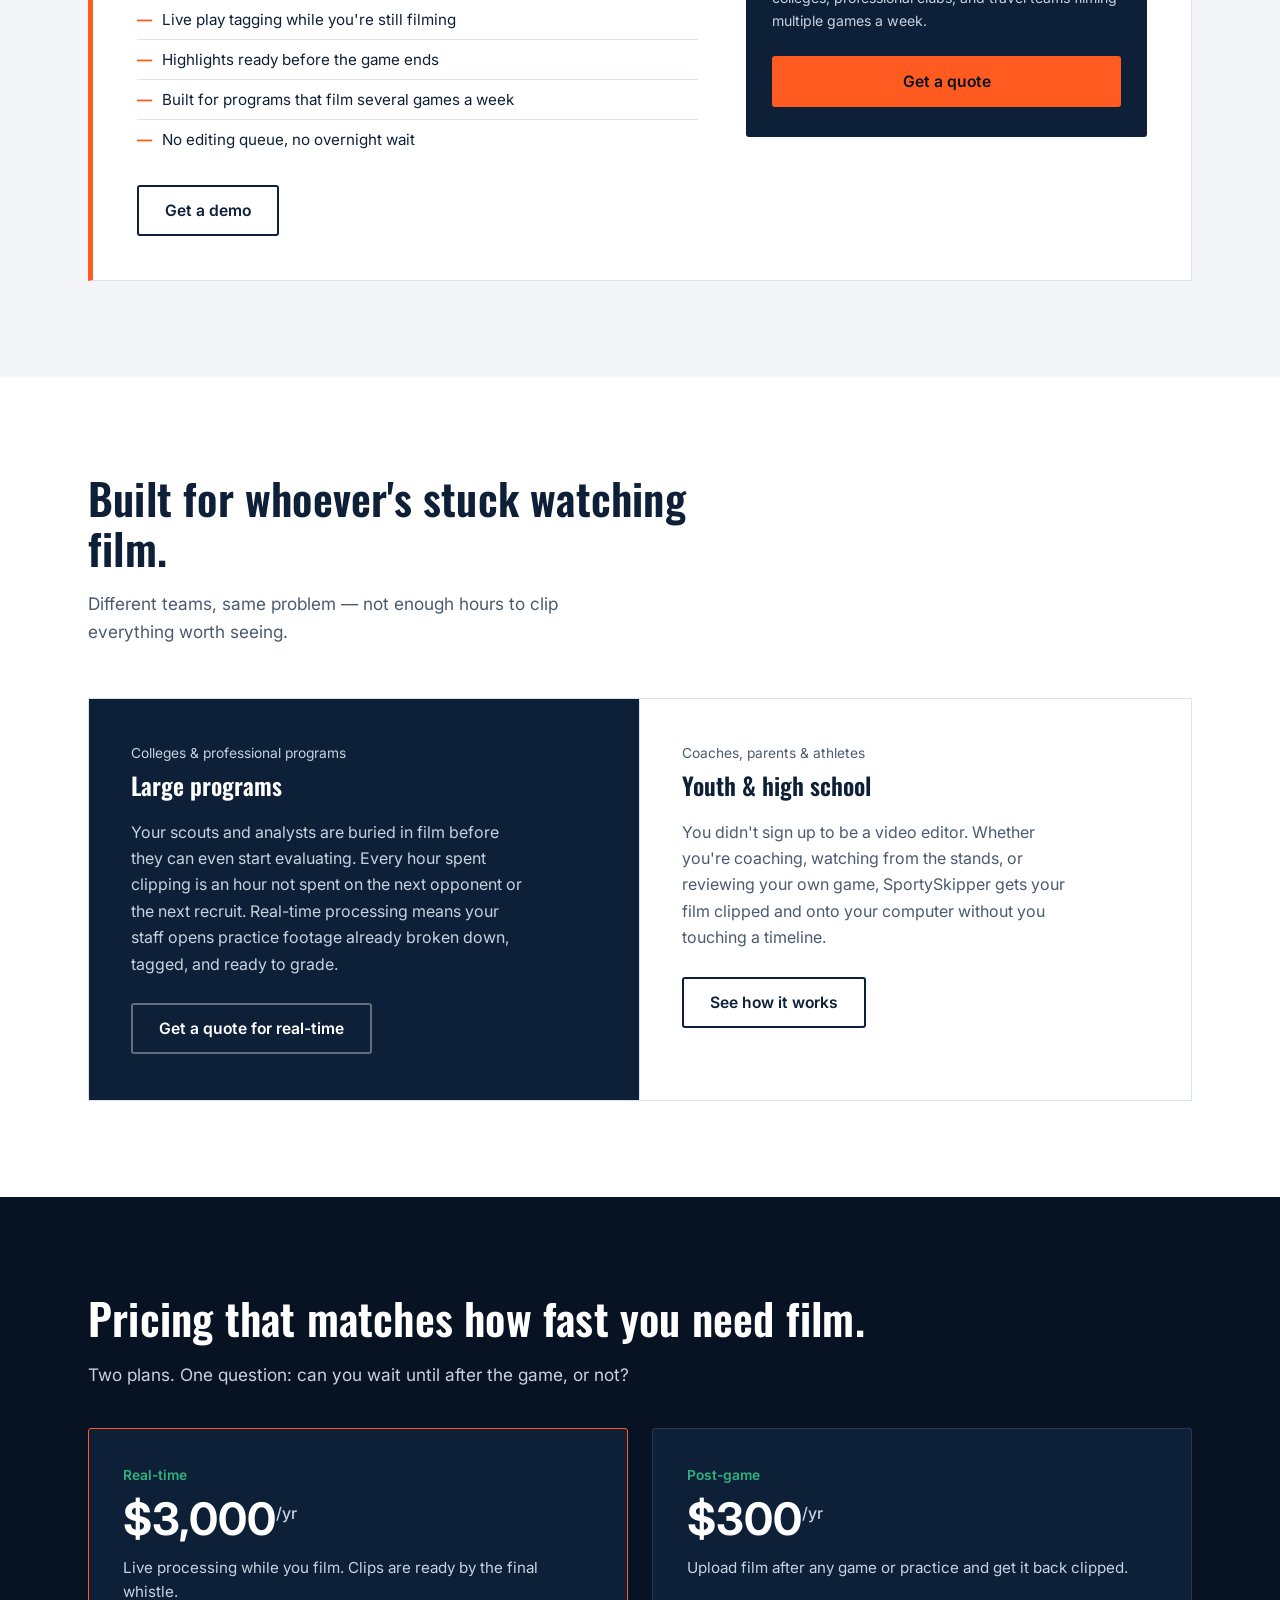
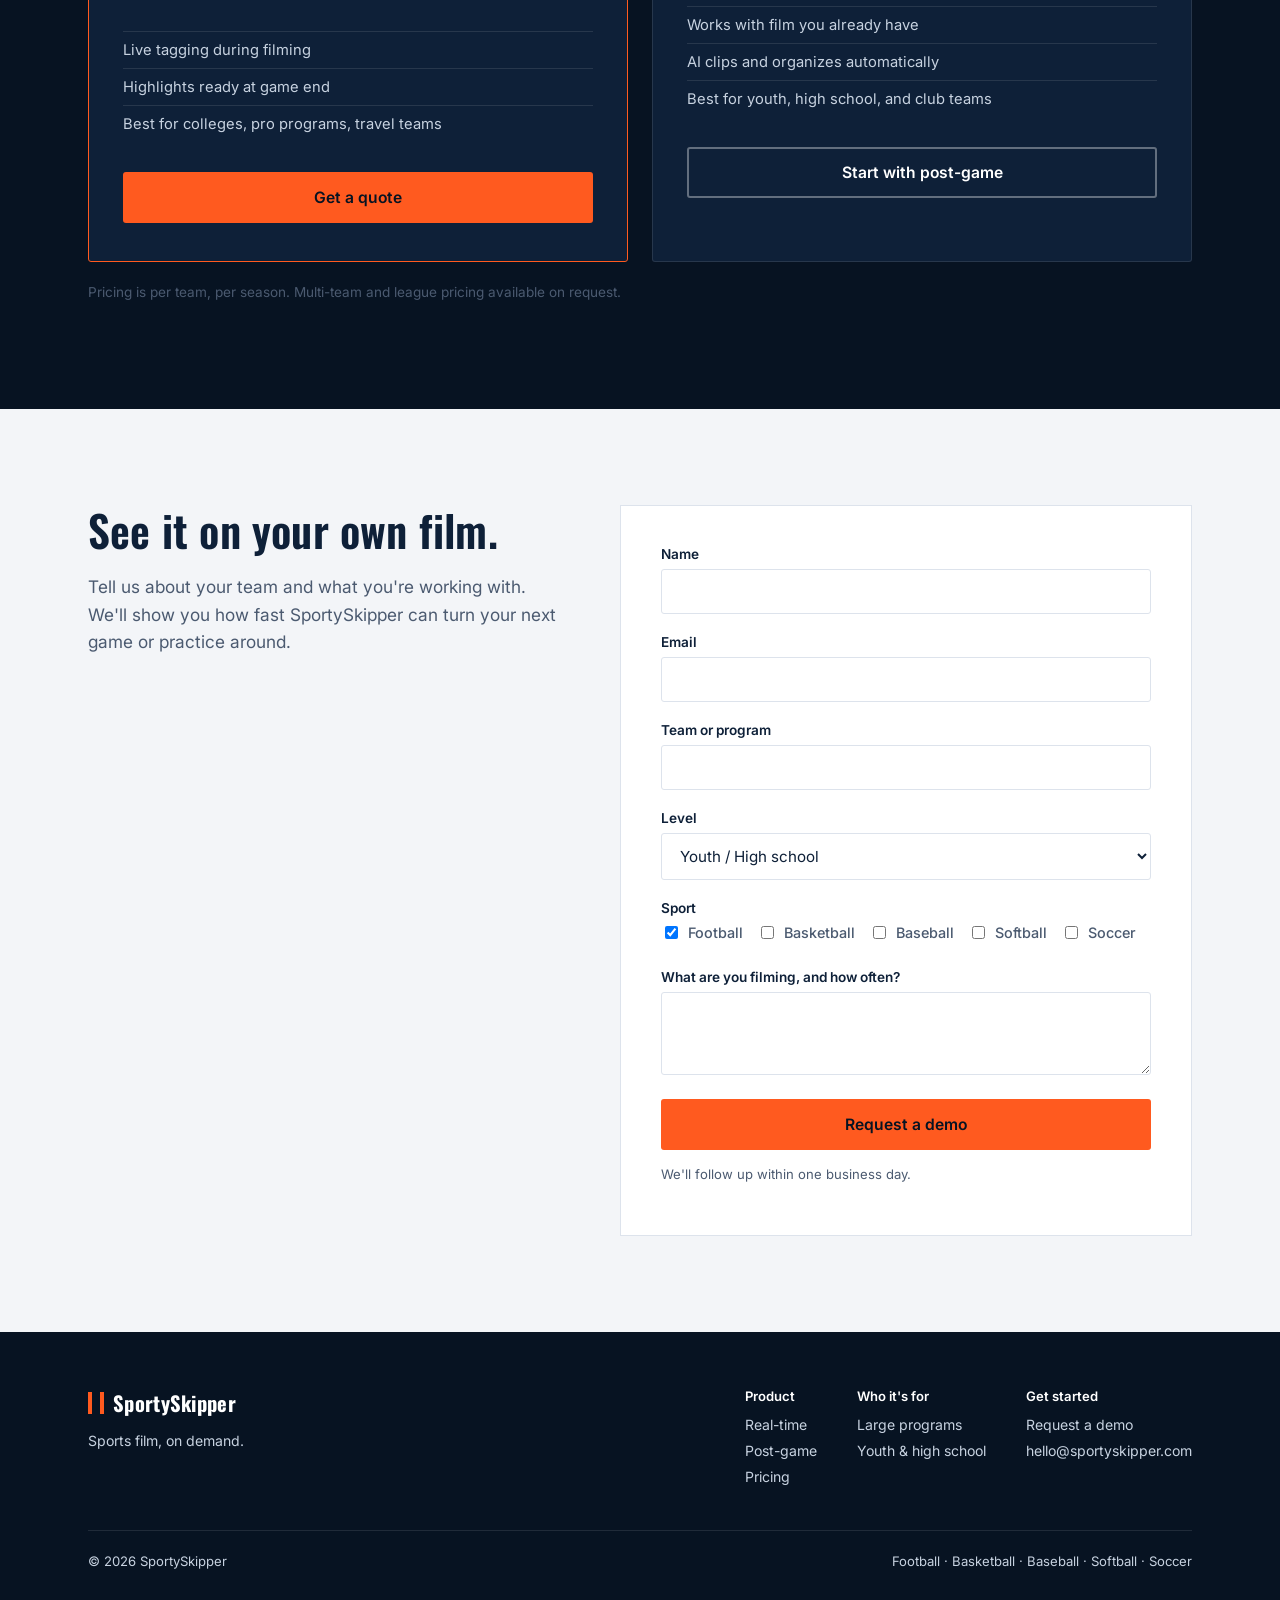
==== commit f01fa1b8: "Update index.html" ====
--- a/index.html
+++ b/index.html
@@ -642,6 +642,7 @@
     e.preventDefault();
     form.style.display = 'none';
     confirm.style.display = 'block';
+    form.submit();
   });
 </script>
 
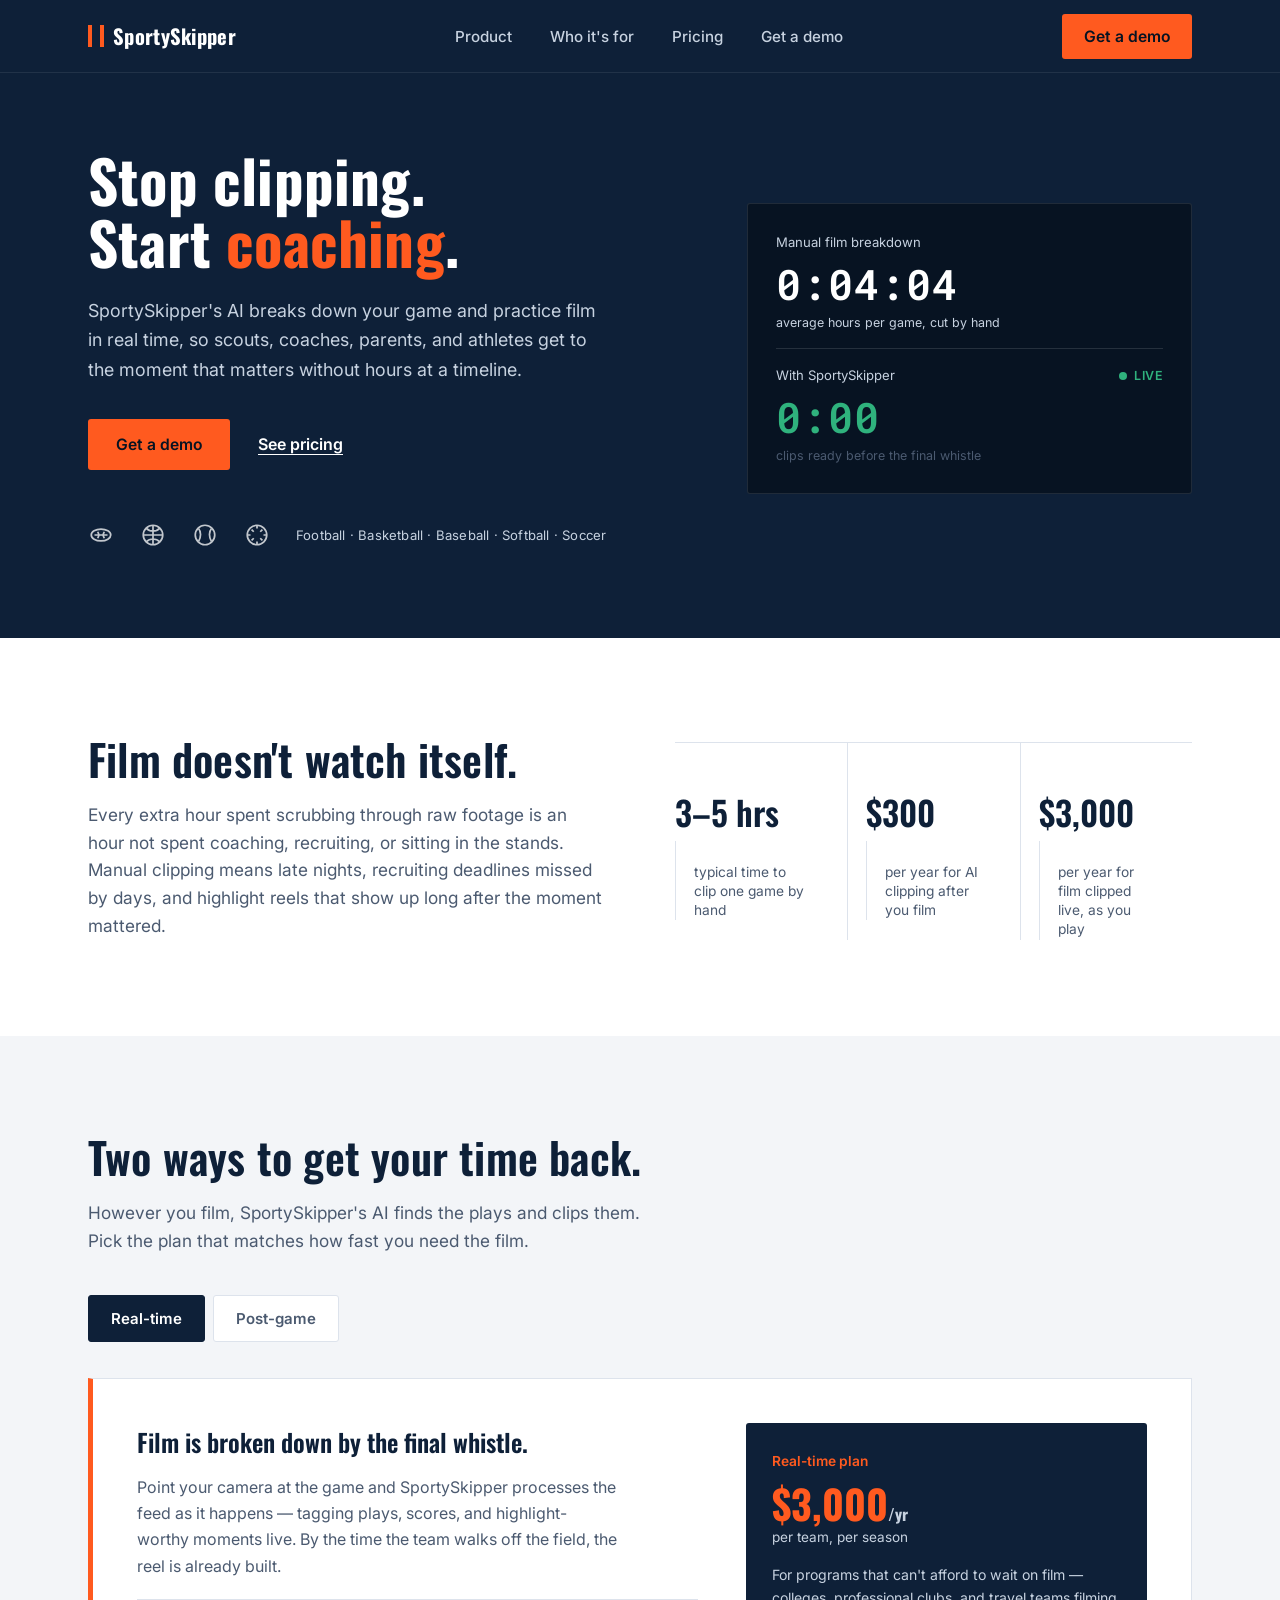
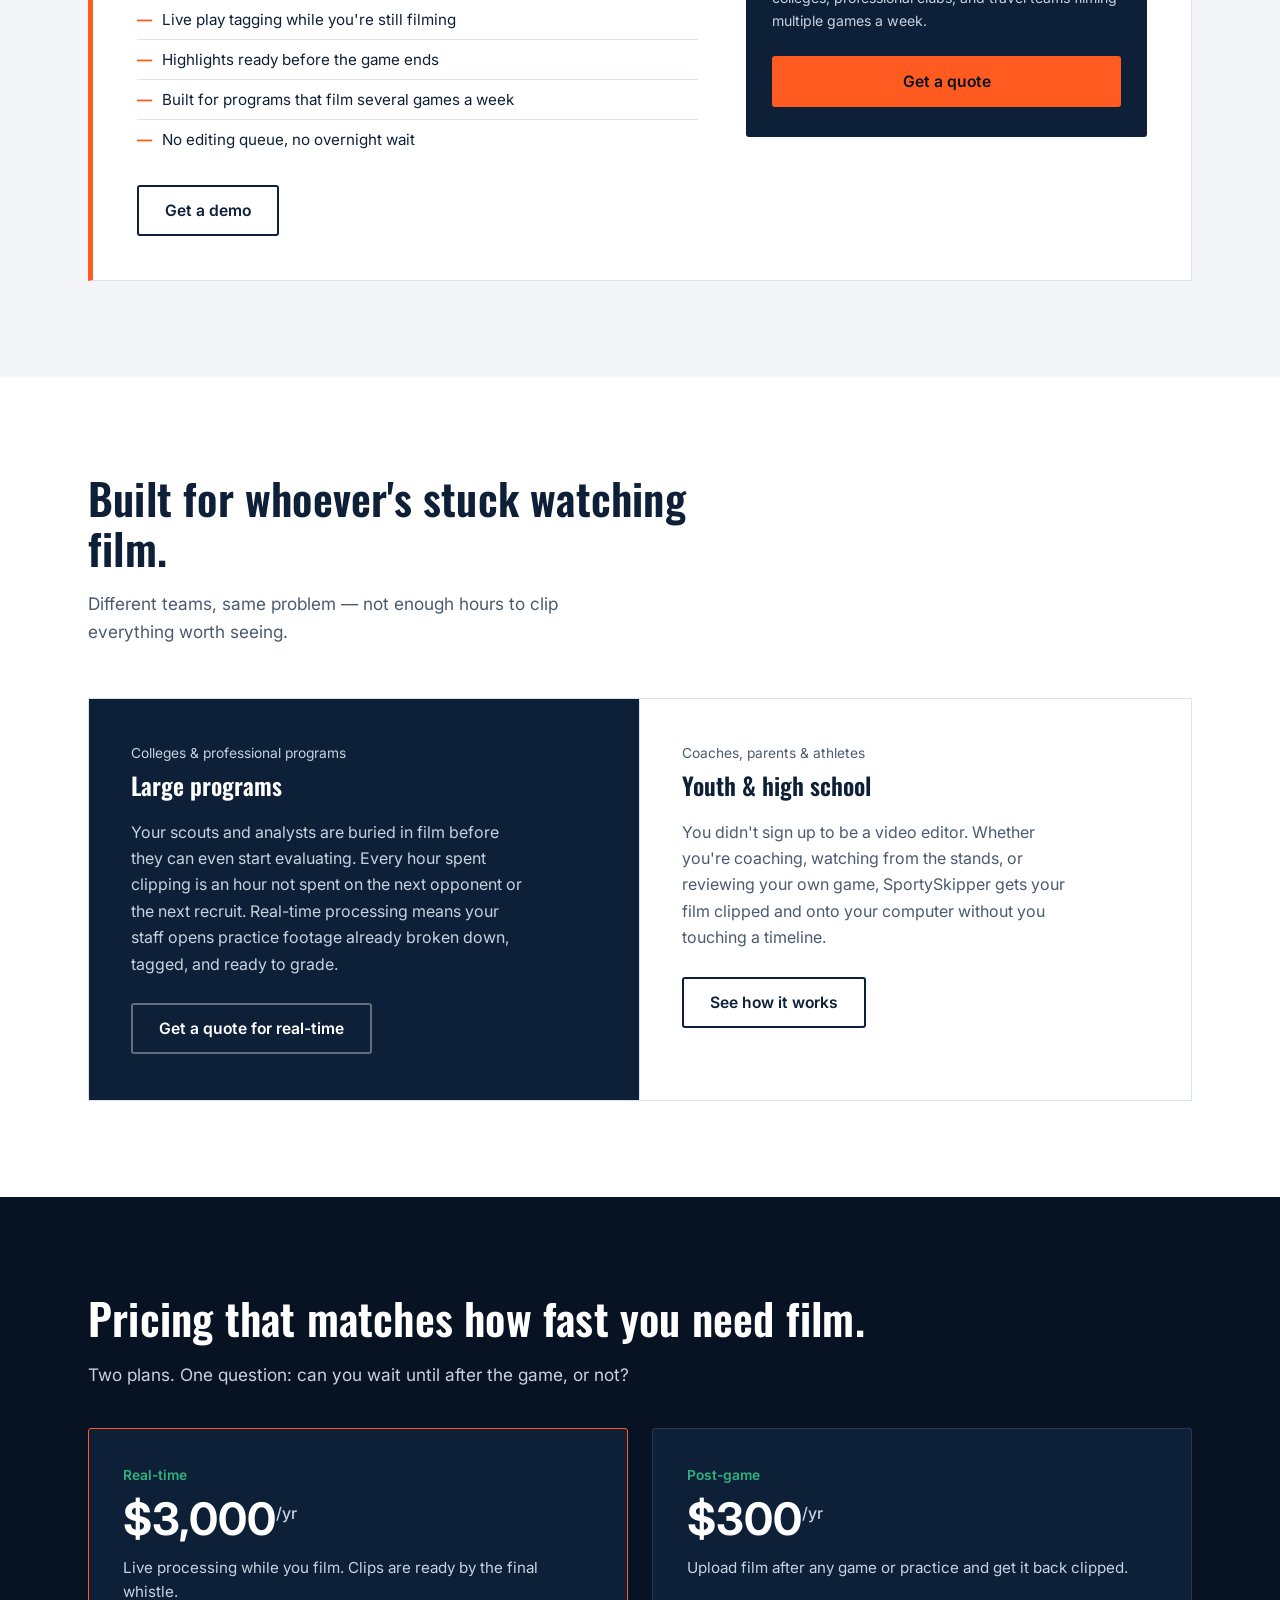
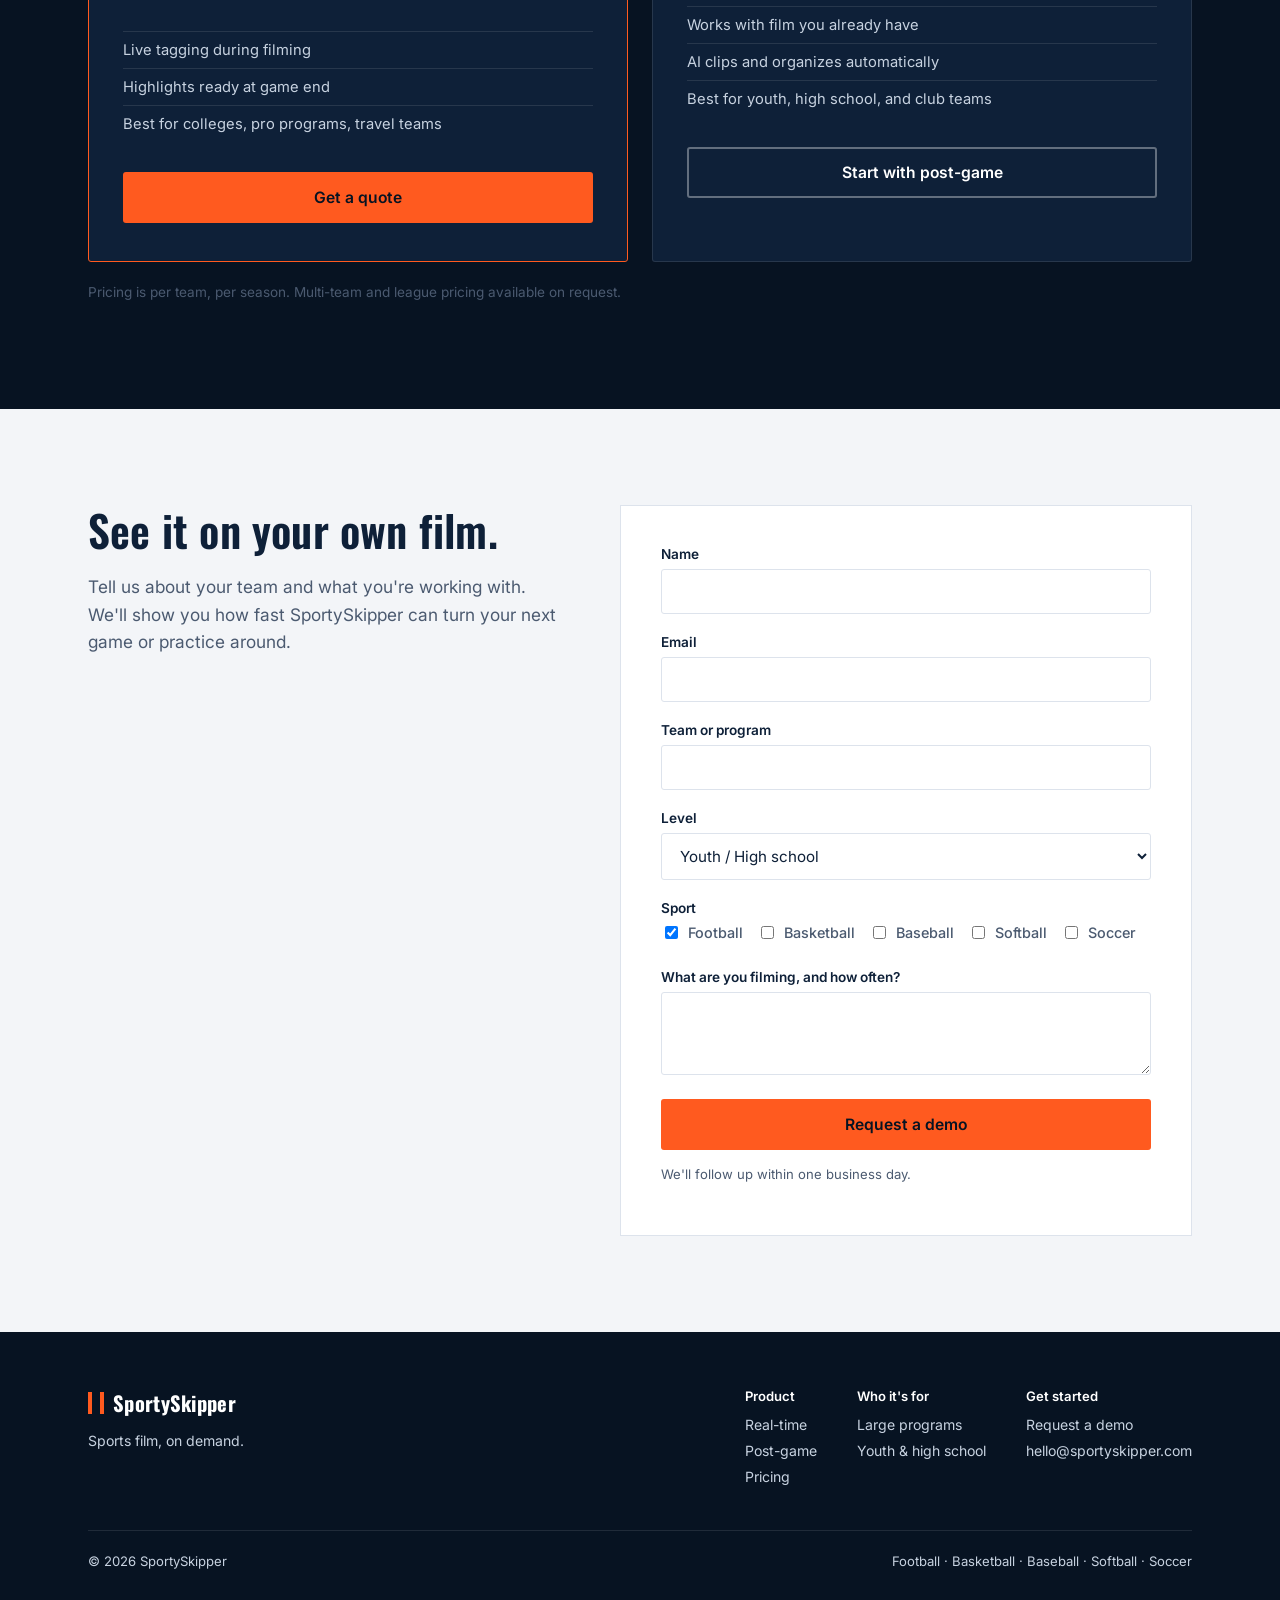
==== commit a12587f9: "Update index.html" ====
--- a/index.html
+++ b/index.html
@@ -529,11 +529,11 @@
           <div class="field">
             <label>Sport</label>
             <div class="checks">
-              <label><input type="checkbox" name="checks" checked> Football</label>
-              <label><input type="checkbox" name="checks"> Basketball</label>
-              <label><input type="checkbox" name="checks"> Baseball</label>
-              <label><input type="checkbox" name="checks"> Softball</label>
-              <label><input type="checkbox" name="checks"> Soccer</label>
+              <label><input type="checkbox" name="checksFootball" checked> Football</label>
+              <label><input type="checkbox" name="checksBasketball"> Basketball</label>
+              <label><input type="checkbox" name="checksBaseball"> Baseball</label>
+              <label><input type="checkbox" name="checksSoftball"> Softball</label>
+              <label><input type="checkbox" name="checksSoccer"> Soccer</label>
             </div>
           </div>
           <div class="field">
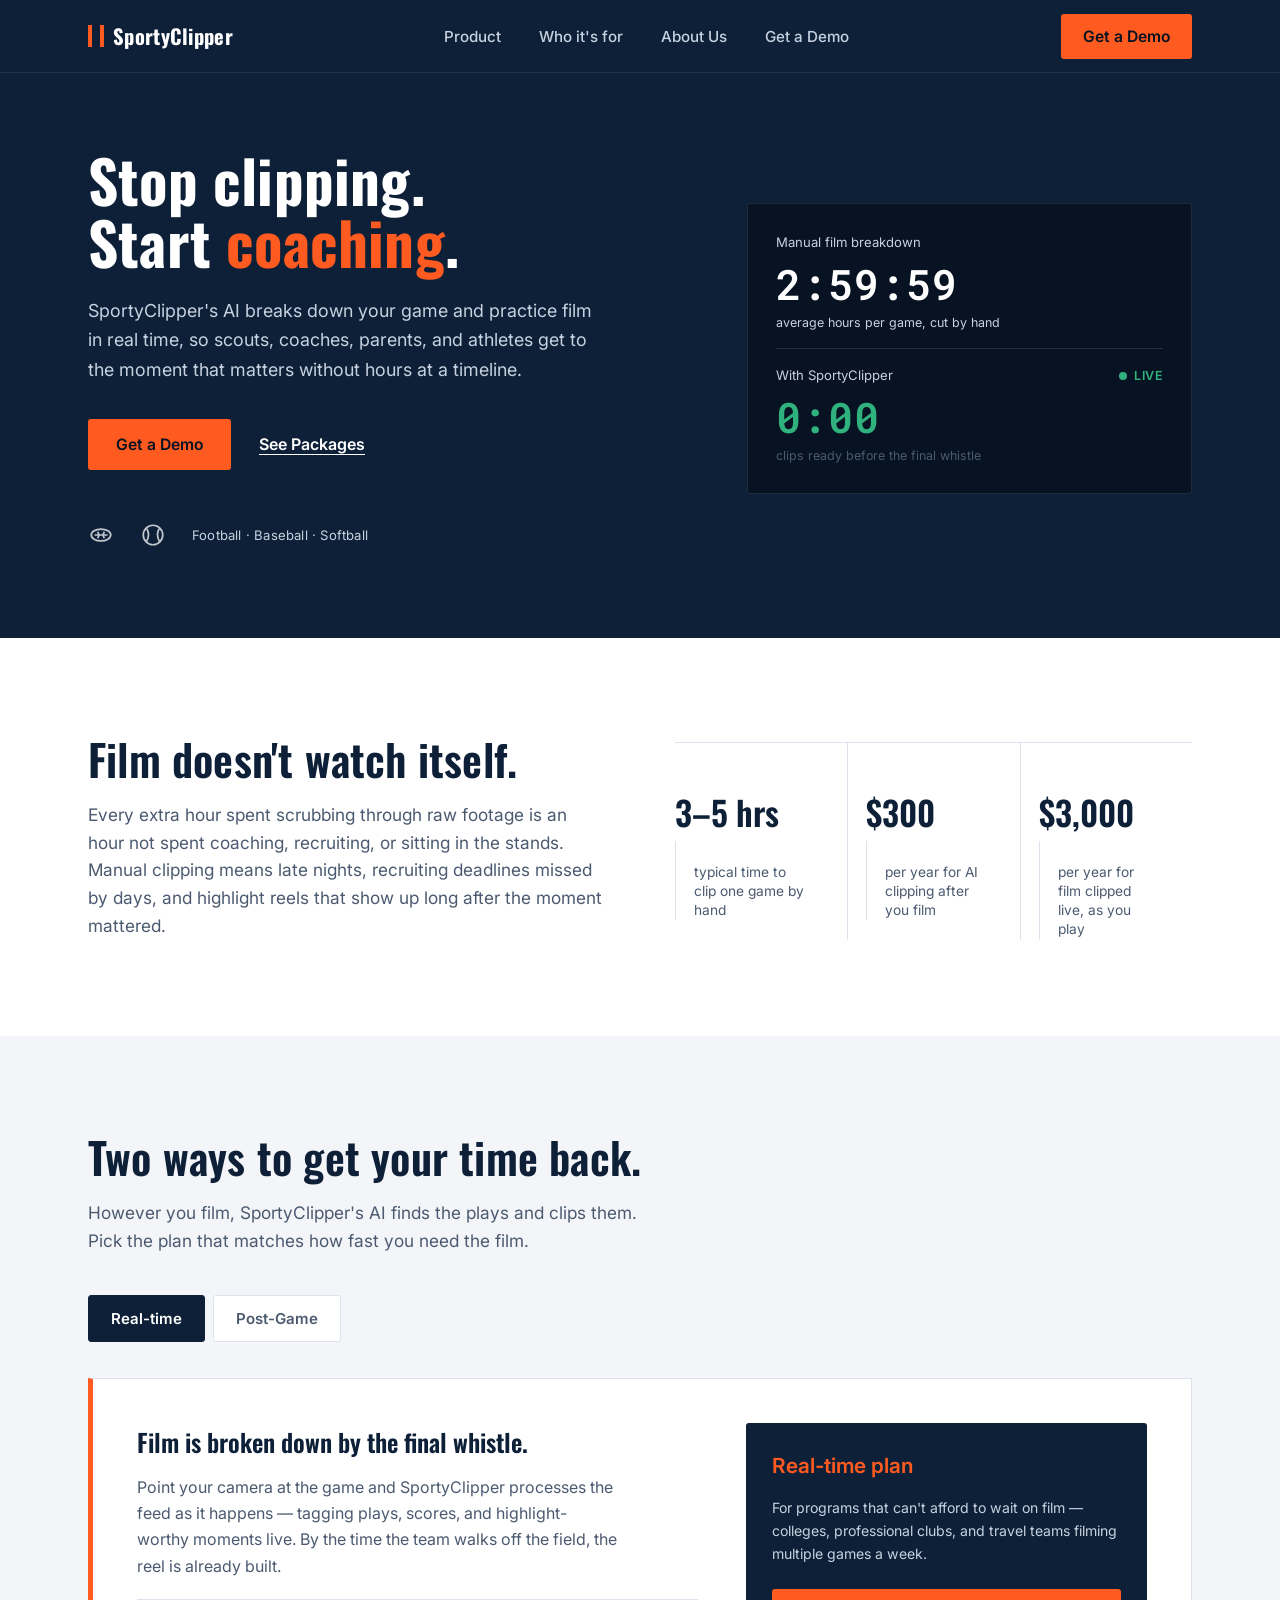
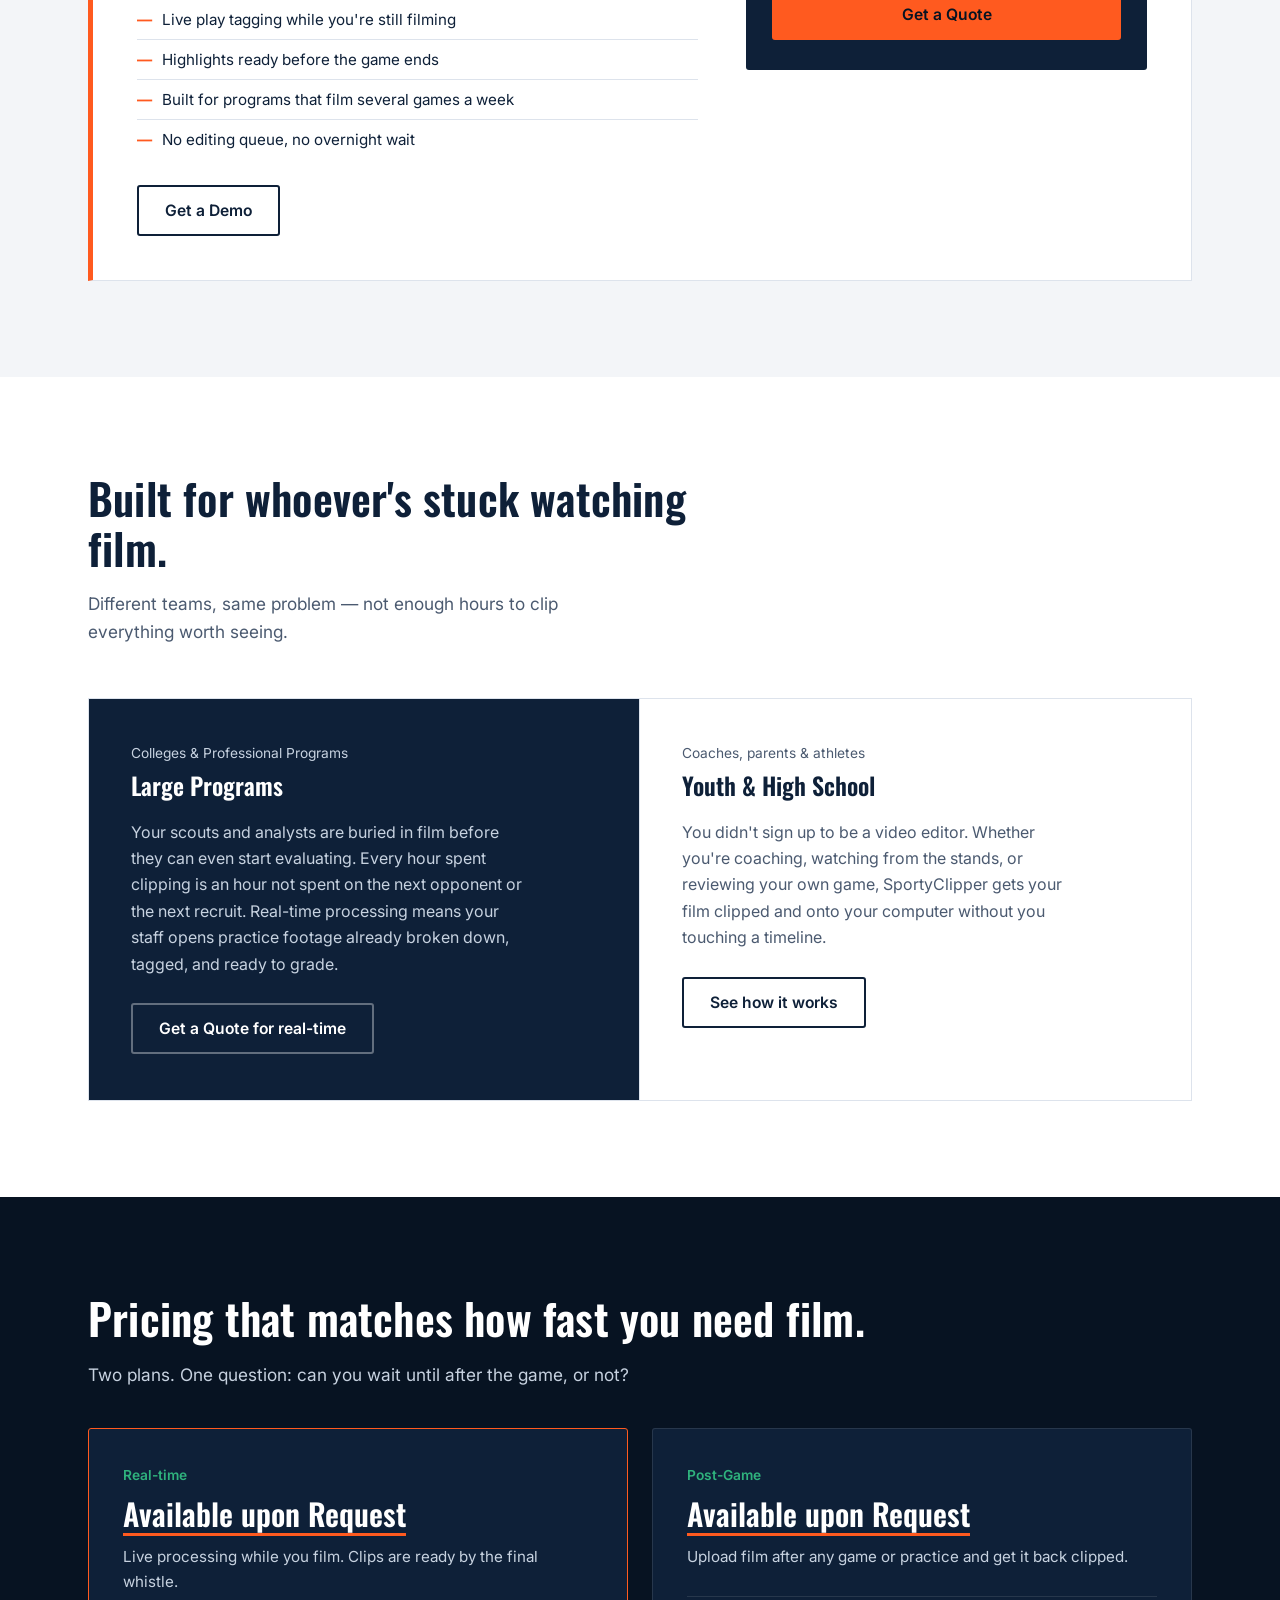
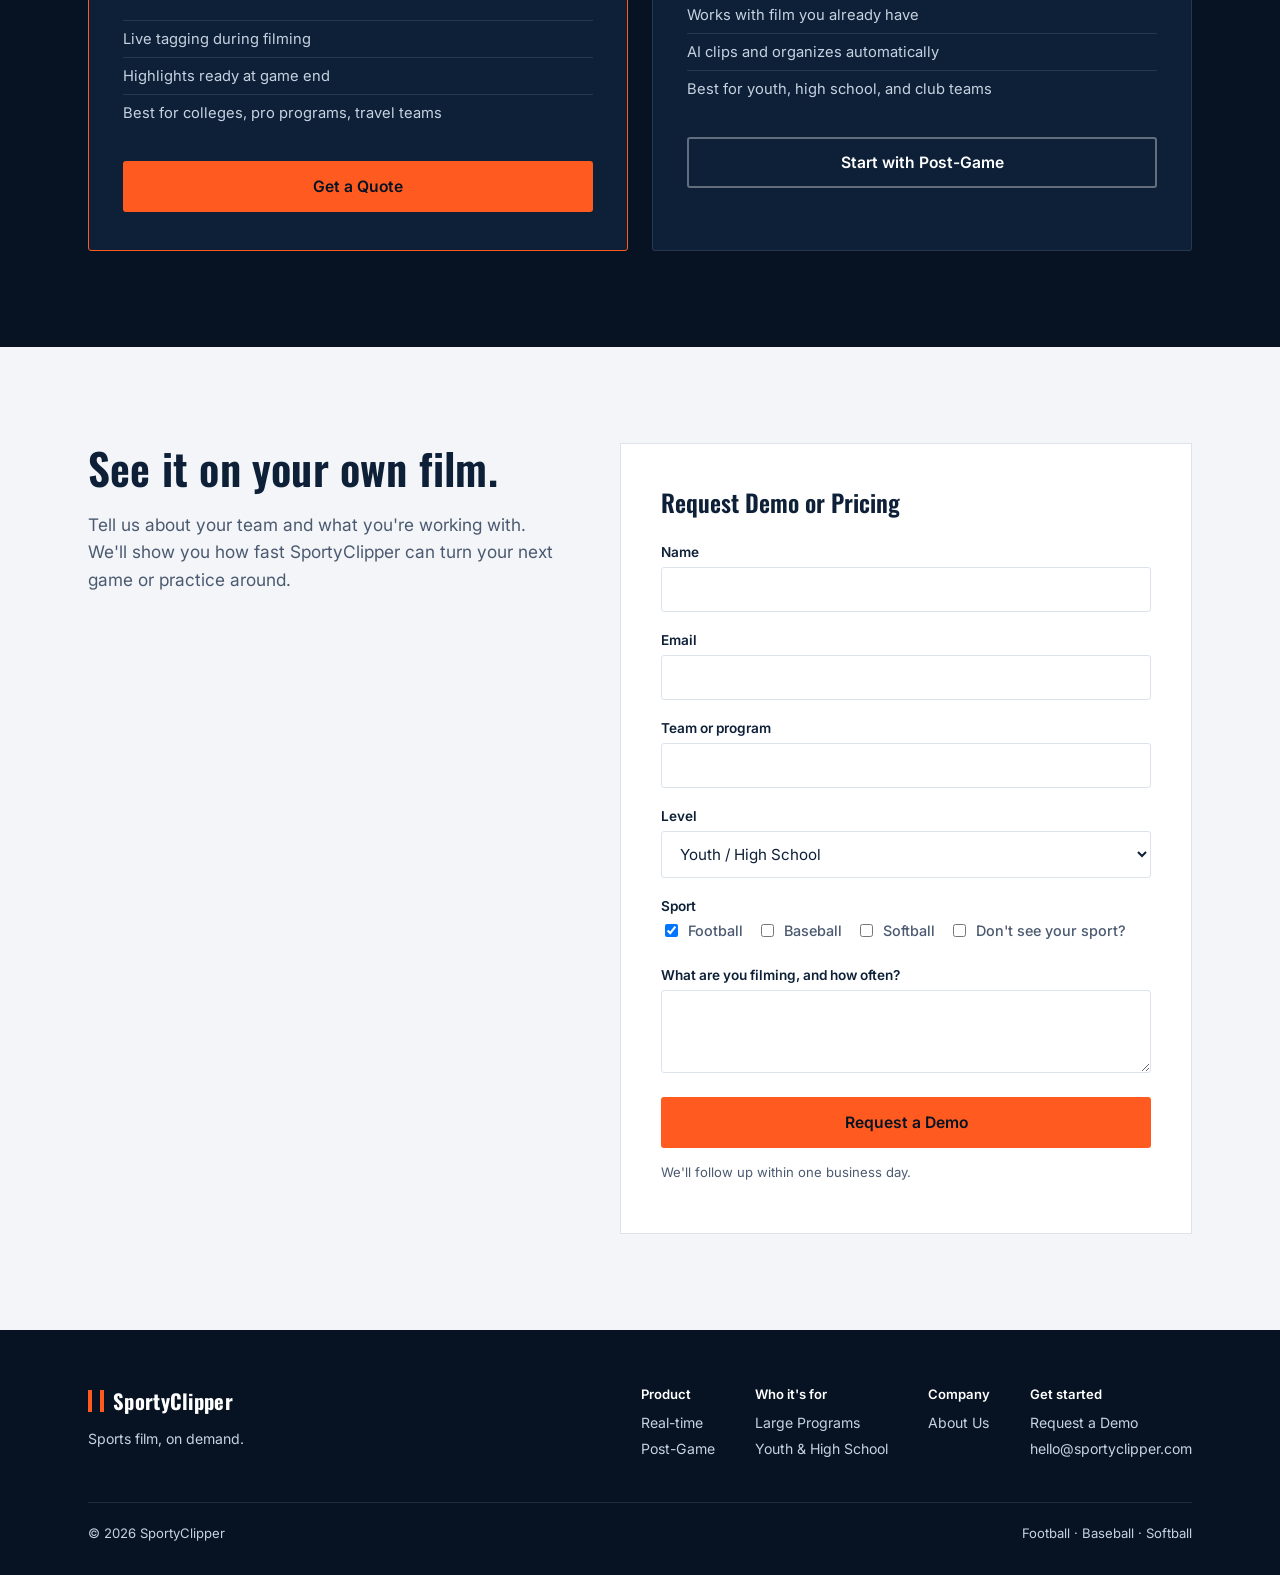
==== commit 8d2f34fb: "Rebrand to SportyClipper and add About Us page - Rename SportySkipper to SportyClipper, including co" ====
--- a/index.html
+++ b/index.html
@@ -3,321 +3,33 @@
 <head>
 <meta charset="UTF-8">
 <meta name="viewport" content="width=device-width, initial-scale=1.0">
-<title>SportySkipper — Sports film, on demand</title>
+<title>SportyClipper — Sports film, on demand</title>
 <link rel="preconnect" href="https://fonts.googleapis.com">
 <link rel="preconnect" href="https://fonts.gstatic.com" crossorigin>
 <link href="https://fonts.googleapis.com/css2?family=Oswald:wght@500;600;700&family=Inter:wght@400;500;600;700&family=Roboto+Mono:wght@500;600&display=swap" rel="stylesheet">
-<style>
-  :root{
-    --navy-900:#071322;
-    --navy-800:#0E2038;
-    --navy-700:#173a63;
-    --navy-600:#245088;
-    --mist:#F3F5F8;
-    --cloud:#C7D2E0;
-    --ink:#0E2038;
-    --ink-soft:#4B5A70;
-    --flare:#FF5A1F;
-    --flare-dark:#DB4A15;
-    --turf:#2FB27D;
-    --line:#DDE3EC;
-    --radius-sm:3px;
-    --maxw:1160px;
-  }
-  *{box-sizing:border-box;}
-  html{scroll-behavior:smooth;}
-  body{
-    margin:0;
-    font-family:'Inter',sans-serif;
-    color:var(--ink);
-    background:#fff;
-    -webkit-font-smoothing:antialiased;
-  }
-  h1,h2,h3,.wordmark,.stat-num,.tab-price{
-    font-family:'Oswald',sans-serif;
-  }
-  .mono{ font-family:'Roboto Mono',monospace; }
-  img,svg{ display:block; max-width:100%; }
-  a{ color:inherit; }
-  .wrap{ max-width:var(--maxw); margin:0 auto; padding:0 28px; }
-  section{ padding:96px 0; }
-  h2{
-    font-size:clamp(1.9rem,3.4vw,2.7rem);
-    font-weight:600;
-    line-height:1.15;
-    margin:0 0 18px;
-    letter-spacing:.2px;
-  }
-  .lede{
-    font-size:1.08rem;
-    color:var(--ink-soft);
-    line-height:1.6;
-    max-width:560px;
-    margin:0 0 40px;
-  }
-  button{ font-family:inherit; cursor:pointer; }
-  :focus-visible{ outline:3px solid var(--flare); outline-offset:2px; }
-
-  /* ---------- buttons ---------- */
-  .btn{
-    display:inline-flex;
-    align-items:center;
-    gap:8px;
-    padding:14px 26px;
-    font-weight:600;
-    font-size:.98rem;
-    border-radius:var(--radius-sm);
-    border:2px solid transparent;
-    text-decoration:none;
-    transition:transform .15s ease, background .15s ease, border-color .15s ease;
-  }
-  .btn:hover{ transform:translateY(-1px); }
-  .btn-primary{ background:var(--flare); color:var(--navy-900); }
-  .btn-primary:hover{ background:#ff6c38; }
-  .btn-ghost-dark{ border-color:rgba(255,255,255,.35); color:#fff; }
-  .btn-ghost-dark:hover{ border-color:#fff; }
-  .btn-ghost-light{ border-color:var(--navy-800); color:var(--navy-800); }
-  .btn-ghost-light:hover{ background:var(--navy-800); color:#fff; }
-  .btn-text{
-    background:none; border:none; padding:0; color:var(--navy-800);
-    font-weight:600; text-decoration:underline; text-underline-offset:4px;
-  }
-
-  /* ---------- nav ---------- */
-  header{
-    position:sticky; top:0; z-index:50;
-    background:var(--navy-800);
-    border-bottom:1px solid rgba(255,255,255,.08);
-  }
-  nav.wrap{
-    display:flex; align-items:center; justify-content:space-between;
-    height:72px;
-  }
-  .wordmark{
-    display:flex; align-items:center; gap:9px;
-    color:#fff; font-size:1.28rem; font-weight:700; letter-spacing:.3px;
-    text-decoration:none;
-  }
-  .wordmark .mark{
-    width:16px; height:22px;
-    border-left:4px solid var(--flare);
-    border-right:4px solid var(--flare);
-  }
-  .nav-links{
-    display:flex; align-items:center; gap:34px;
-    list-style:none; margin:0; padding:0;
-  }
-  .nav-links a{
-    color:var(--cloud); text-decoration:none; font-size:.95rem; font-weight:500;
-    padding:6px 2px; border-bottom:2px solid transparent;
-  }
-  .nav-links a:hover{ color:#fff; border-color:var(--flare); }
-  .nav-cta{ display:flex; align-items:center; gap:22px; }
-  .nav-toggle{ display:none; background:none; border:none; color:#fff; font-weight:600; font-size:.95rem; }
-  .mobile-panel{ display:none; }
-
-  /* ---------- hero ---------- */
-  .hero{
-    background:var(--navy-800);
-    color:#fff;
-    padding:76px 0 90px;
-    overflow:hidden;
-  }
-  .hero .wrap{
-    display:grid;
-    grid-template-columns:1.15fr .85fr;
-    gap:56px;
-    align-items:center;
-  }
-  .hero h1{
-    font-size:clamp(2.5rem,4.6vw,3.7rem);
-    font-weight:700;
-    line-height:1.06;
-    margin:0 0 22px;
-    letter-spacing:.2px;
-  }
-  .hero h1 span{ color:var(--flare); }
-  .hero p{
-    font-size:1.12rem; line-height:1.65; color:var(--cloud);
-    max-width:520px; margin:0 0 34px;
-  }
-  .hero-ctas{ display:flex; align-items:center; gap:28px; flex-wrap:wrap; margin-bottom:52px; }
-
-  .sport-strip{ display:flex; gap:26px; align-items:center; flex-wrap:wrap; }
-  .sport-strip svg{ width:26px; height:26px; opacity:.75; }
-  .sport-strip span{ font-size:.82rem; color:var(--cloud); letter-spacing:.2px; }
-
-  /* clock panel */
-  .clock-panel{
-    background:var(--navy-900);
-    border:1px solid rgba(255,255,255,.1);
-    border-radius:var(--radius-sm);
-    padding:30px 28px;
-  }
-  .clock-row{ display:flex; justify-content:space-between; align-items:baseline; margin-bottom:6px; }
-  .clock-label{ font-size:.82rem; color:var(--cloud); }
-  .clock-panel .divider{ height:1px; background:rgba(255,255,255,.12); margin:18px 0; }
-  .clock-num{
-    font-size:2.6rem; font-weight:600; letter-spacing:1px;
-    color:#fff;
-  }
-  .clock-num.small{ font-size:2.6rem; color:var(--turf); }
-  .clock-tag{ font-size:.78rem; color:var(--ink-soft); margin-top:4px; }
-  .live-badge{
-    display:inline-flex; align-items:center; gap:7px;
-    font-size:.78rem; font-weight:600; color:var(--turf);
-    letter-spacing:.5px;
-  }
-  .live-dot{
-    width:8px; height:8px; border-radius:50%; background:var(--turf);
-    animation:pulse 1.6s ease-in-out infinite;
-  }
-  @keyframes pulse{
-    0%,100%{ opacity:1; transform:scale(1); }
-    50%{ opacity:.35; transform:scale(.75); }
-  }
-
-  /* ---------- problem section ---------- */
-  .problem{ background:#fff; }
-  .problem .wrap{ display:grid; grid-template-columns:1fr 1fr; gap:70px; align-items:start; }
-  .stat-grid{ display:grid; grid-template-columns:repeat(3,1fr); gap:0; border-top:1px solid var(--line); margin-top:8px; }
-  .stat-grid div{ padding:22px 18px 0 0; border-left:1px solid var(--line); padding-left:18px; }
-  .stat-grid div:first-child{ border-left:none; padding-left:0; }
-  .stat-num{ font-size:2.1rem; font-weight:600; color:var(--navy-800); }
-  .stat-cap{ font-size:.86rem; color:var(--ink-soft); margin-top:4px; line-height:1.4; }
-
-  /* ---------- product tabs ---------- */
-  .product{ background:var(--mist); }
-  .tab-bar{ display:flex; gap:8px; margin-bottom:36px; }
-  .tab-btn{
-    background:#fff; border:1px solid var(--line); color:var(--ink-soft);
-    padding:13px 22px; font-weight:600; font-size:.94rem; border-radius:var(--radius-sm);
-  }
-  .tab-btn.active{ background:var(--navy-800); color:#fff; border-color:var(--navy-800); }
-  .tab-panel{
-    display:none;
-    background:#fff; border:1px solid var(--line); border-left:5px solid var(--flare);
-    padding:44px;
-    grid-template-columns:1.4fr 1fr;
-    gap:48px;
-  }
-  .tab-panel.active{ display:grid; }
-  .tab-panel h3{ font-size:1.55rem; font-weight:600; margin:0 0 14px; }
-  .tab-panel p{ color:var(--ink-soft); line-height:1.65; margin:0 0 20px; max-width:480px; }
-  .tab-panel ul{ list-style:none; padding:0; margin:0 0 26px; }
-  .tab-panel li{
-    padding:10px 0; border-top:1px solid var(--line); font-size:.95rem; color:var(--ink);
-    display:flex; gap:10px;
-  }
-  .tab-panel li::before{ content:"—"; color:var(--flare); font-weight:700; }
-  .tab-price-box{ background:var(--navy-800); color:#fff; padding:30px 26px; border-radius:var(--radius-sm); align-self:start; }
-  .tab-price{ font-size:2.5rem; font-weight:700; color:var(--flare); line-height:1; }
-  .tab-price-unit{ font-size:.85rem; color:var(--cloud); margin-top:6px; }
-  .tab-price-box p{ color:var(--cloud); font-size:.88rem; margin:18px 0 24px; max-width:none; }
-
-  /* ---------- audience ---------- */
-  .audience{ background:#fff; }
-  .audience-head{ max-width:640px; margin-bottom:52px; }
-  .audience-grid{ display:grid; grid-template-columns:1fr 1fr; gap:0; border:1px solid var(--line); }
-  .audience-card{ padding:46px 42px; }
-  .audience-card:first-child{ border-right:1px solid var(--line); background:var(--navy-800); color:#fff; }
-  .audience-card:first-child .aud-kicker{ color:var(--cloud); }
-  .audience-card:first-child p{ color:var(--cloud); }
-  .audience-card:last-child{ background:#fff; }
-  .aud-kicker{ font-size:.86rem; color:var(--ink-soft); margin-bottom:6px; }
-  .audience-card h3{ font-size:1.5rem; font-weight:600; margin:0 0 16px; }
-  .audience-card p{ color:var(--ink-soft); line-height:1.65; margin:0 0 26px; max-width:400px; }
-
-  /* ---------- pricing ---------- */
-  .pricing{ background:var(--navy-900); color:#fff; }
-  .pricing h2{ color:#fff; }
-  .pricing .lede{ color:var(--cloud); }
-  .price-grid{ display:grid; grid-template-columns:1fr 1fr; gap:24px; margin-top:20px; }
-  .price-card{
-    background:var(--navy-800); border:1px solid rgba(255,255,255,.1);
-    padding:38px 34px; border-radius:var(--radius-sm);
-  }
-  .price-card.featured{ border-color:var(--flare); }
-  .price-tier{ font-size:.86rem; color:var(--turf); font-weight:600; margin-bottom:14px; }
-  .price-amt{ font-size:2.8rem; font-weight:700; color:#fff; line-height:1; }
-  .price-amt sup{ font-size:1rem; color:var(--cloud); font-weight:500; }
-  .price-desc{ color:var(--cloud); font-size:.95rem; margin:14px 0 26px; line-height:1.6; }
-  .price-card ul{ list-style:none; padding:0; margin:0 0 30px; }
-  .price-card li{ padding:9px 0; border-top:1px solid rgba(255,255,255,.1); font-size:.92rem; color:var(--cloud); }
-  .price-note{ font-size:.85rem; color:var(--ink-soft); margin-top:22px; }
-
-  /* ---------- demo form ---------- */
-  .demo{ background:var(--mist); }
-  .demo .wrap{ display:grid; grid-template-columns:.9fr 1.1fr; gap:64px; align-items:start; }
-  form{ background:#fff; border:1px solid var(--line); padding:40px; }
-  .field{ margin-bottom:20px; }
-  .field label{ display:block; font-size:.85rem; font-weight:600; color:var(--ink); margin-bottom:7px; }
-  .field input, .field select, .field textarea{
-    width:100%; padding:12px 14px; border:1px solid var(--line); border-radius:var(--radius-sm);
-    font-family:inherit; font-size:.95rem; color:var(--ink); background:#fff;
-  }
-  .field input:focus, .field select:focus, .field textarea:focus{ border-color:var(--navy-800); }
-  .checks{ display:flex; flex-wrap:wrap; gap:14px; }
-  .checks label{ display:flex; align-items:center; gap:7px; font-size:.9rem; font-weight:500; color:var(--ink-soft); }
-  .checks input{ width:auto; }
-  .form-note{ font-size:.82rem; color:var(--ink-soft); margin-top:16px; }
-  .confirm{ display:none; padding:26px; background:var(--navy-800); color:#fff; border-radius:var(--radius-sm); }
-  .confirm strong{ color:var(--flare); }
-
-  /* ---------- footer ---------- */
-  footer{ background:var(--navy-900); color:var(--cloud); padding:56px 0 34px; }
-  .foot-top{ display:flex; justify-content:space-between; flex-wrap:wrap; gap:36px; margin-bottom:36px; }
-  .foot-links{ display:flex; gap:40px; flex-wrap:wrap; }
-  .foot-col h4{ font-size:.82rem; color:#fff; margin:0 0 12px; font-weight:600; }
-  .foot-col a{ display:block; color:var(--cloud); text-decoration:none; font-size:.88rem; margin-bottom:9px; }
-  .foot-col a:hover{ color:var(--flare); }
-  .foot-bottom{ border-top:1px solid rgba(255,255,255,.1); padding-top:22px; display:flex; justify-content:space-between; font-size:.82rem; flex-wrap:wrap; gap:10px; }
-
-  @media (max-width: 920px){
-    section{ padding:64px 0; }
-    .hero .wrap{ grid-template-columns:1fr; }
-    .clock-panel{ max-width:420px; }
-    .problem .wrap{ grid-template-columns:1fr; gap:40px; }
-    .tab-panel{ grid-template-columns:1fr; padding:30px; }
-    .audience-grid{ grid-template-columns:1fr; }
-    .audience-card:first-child{ border-right:none; border-bottom:1px solid var(--line); }
-    .price-grid{ grid-template-columns:1fr; }
-    .demo .wrap{ grid-template-columns:1fr; }
-    .nav-links{ display:none; }
-    .nav-toggle{ display:block; }
-    .mobile-panel.open{ display:flex; }
-  }
-  @media (max-width: 560px){
-    .stat-grid{ grid-template-columns:1fr; }
-    .stat-grid div{ border-left:none; border-top:1px solid var(--line); padding:18px 0 0; }
-    .stat-grid div:first-child{ border-top:none; }
-  }
-  @media (prefers-reduced-motion: reduce){
-    .live-dot{ animation:none; }
-    html{ scroll-behavior:auto; }
-  }
-</style>
+<link rel="stylesheet" href="styles.css">
 </head>
 <body>
 
 <header>
   <nav class="wrap">
-    <a href="#top" class="wordmark"><span class="mark"></span>SportySkipper</a>
+    <a href="#top" class="wordmark"><span class="mark"></span>SportyClipper</a>
     <ul class="nav-links">
       <li><a href="#product">Product</a></li>
       <li><a href="#audience">Who it's for</a></li>
-      <li><a href="#pricing">Pricing</a></li>
-      <li><a href="#demo">Get a demo</a></li>
+      <li><a href="about.html">About Us</a></li>
+      <li><a href="#demo">Get a Demo</a></li>
     </ul>
     <div class="nav-cta">
-      <a href="#demo" class="btn btn-primary" style="padding:11px 20px;">Get a demo</a>
+      <a href="#demo" class="btn btn-primary" style="padding:11px 20px;">Get a Demo</a>
       <button class="nav-toggle" id="navToggle" aria-expanded="false" aria-controls="mobilePanel">Menu</button>
     </div>
   </nav>
   <div class="mobile-panel" id="mobilePanel" style="flex-direction:column; padding:0 28px 18px; gap:2px;">
     <a href="#product" style="color:#fff;padding:10px 0;text-decoration:none;">Product</a>
     <a href="#audience" style="color:#fff;padding:10px 0;text-decoration:none;">Who it's for</a>
-    <a href="#pricing" style="color:#fff;padding:10px 0;text-decoration:none;">Pricing</a>
+    <a href="about.html" style="color:#fff;padding:10px 0;text-decoration:none;">About Us</a>
+    <a href="#demo" style="color:#fff;padding:10px 0;text-decoration:none;">Get a Demo</a>
   </div>
 </header>
 
@@ -328,17 +40,15 @@
     <div class="wrap">
       <div>
         <h1>Stop clipping.<br>Start <span>coaching</span>.</h1>
-        <p>SportySkipper's AI breaks down your game and practice film in real time, so scouts, coaches, parents, and athletes get to the moment that matters without hours at a timeline.</p>
+        <p>SportyClipper's AI breaks down your game and practice film in real time, so scouts, coaches, parents, and athletes get to the moment that matters without hours at a timeline.</p>
         <div class="hero-ctas">
-          <a href="#demo" class="btn btn-primary">Get a demo</a>
-          <a href="#pricing" class="btn-text" style="color:#fff;">See pricing</a>
+          <a href="#demo" class="btn btn-primary">Get a Demo</a>
+          <a href="#pricing" class="btn-text" style="color:#fff;">See Packages</a>
         </div>
         <div class="sport-strip">
           <svg viewBox="0 0 24 24" fill="none" stroke="#fff" stroke-width="1.6"><ellipse cx="12" cy="12" rx="9" ry="5.5"/><path d="M6 12h12M9 9l1.2 3-1.2 3M15 9l-1.2 3 1.2 3"/></svg>
-          <svg viewBox="0 0 24 24" fill="none" stroke="#fff" stroke-width="1.6"><circle cx="12" cy="12" r="9"/><path d="M3 12h18M12 3v18M5.6 5.6c3.6 3.6 9.2 3.6 12.8 0M5.6 18.4c3.6-3.6 9.2-3.6 12.8 0"/></svg>
           <svg viewBox="0 0 24 24" fill="none" stroke="#fff" stroke-width="1.6"><circle cx="12" cy="12" r="9"/><path d="M6 6c2.5 2.8 2.5 8.2 0 12M18 6c-2.5 2.8-2.5 8.2 0 12"/></svg>
-          <svg viewBox="0 0 24 24" fill="none" stroke="#fff" stroke-width="1.6"><circle cx="12" cy="12" r="9"/><path d="M12 3v3M12 18v3M3 12h3M18 12h3"/><path d="M7 7l2 2M17 7l-2 2M7 17l2-2M17 17l-2-2"/></svg>
-          <span>Football · Basketball · Baseball · Softball · Soccer</span>
+          <span>Football · Baseball · Softball</span>
         </div>
       </div>
 
@@ -350,7 +60,7 @@
         <div class="clock-tag" style="color:var(--cloud);">average hours per game, cut by hand</div>
         <div class="divider"></div>
         <div class="clock-row">
-          <span class="clock-label">With SportySkipper</span>
+          <span class="clock-label">With SportyClipper</span>
           <span class="live-badge"><span class="live-dot"></span>LIVE</span>
         </div>
         <div class="clock-num small mono" id="clockUp">0:00</div>
@@ -389,52 +99,48 @@
   <section class="product" id="product">
     <div class="wrap">
       <h2>Two ways to get your time back.</h2>
-      <p class="lede">However you film, SportySkipper's AI finds the plays and clips them. Pick the plan that matches how fast you need the film.</p>
+      <p class="lede">However you film, SportyClipper's AI finds the plays and clips them. Pick the plan that matches how fast you need the film.</p>
 
       <div class="tab-bar">
         <button class="tab-btn active" data-tab="realtime">Real-time</button>
-        <button class="tab-btn" data-tab="postgame">Post-game</button>
+        <button class="tab-btn" data-tab="postgame">Post-Game</button>
       </div>
 
       <div class="tab-panel active" id="tab-realtime">
         <div>
           <h3>Film is broken down by the final whistle.</h3>
-          <p>Point your camera at the game and SportySkipper processes the feed as it happens — tagging plays, scores, and highlight-worthy moments live. By the time the team walks off the field, the reel is already built.</p>
+          <p>Point your camera at the game and SportyClipper processes the feed as it happens — tagging plays, scores, and highlight-worthy moments live. By the time the team walks off the field, the reel is already built.</p>
           <ul>
             <li>Live play tagging while you're still filming</li>
             <li>Highlights ready before the game ends</li>
             <li>Built for programs that film several games a week</li>
             <li>No editing queue, no overnight wait</li>
           </ul>
-          <a href="#demo" class="btn btn-ghost-light">Get a demo</a>
+          <a href="#demo" class="btn btn-ghost-light">Get a Demo</a>
         </div>
         <div class="tab-price-box">
           <div class="price-tier" style="color:var(--flare);">Real-time plan</div>
-          <div class="tab-price">$3,000<span style="font-size:1rem;color:var(--cloud);">/yr</span></div>
-          <div class="tab-price-unit">per team, per season</div>
           <p>For programs that can't afford to wait on film — colleges, professional clubs, and travel teams filming multiple games a week.</p>
-          <a href="#demo" class="btn btn-primary" style="width:100%; justify-content:center;">Get a quote</a>
+          <a href="#demo" class="btn btn-primary" style="width:100%; justify-content:center;">Get a Quote</a>
         </div>
       </div>
 
       <div class="tab-panel" id="tab-postgame">
         <div>
           <h3>Upload it. Walk away. Come back to clipped film.</h3>
-          <p>Already have the footage? Upload your game or practice film and SportySkipper's AI finds the plays, clips them, and organizes them — no scrubbing through raw footage required.</p>
+          <p>Already have the footage? Upload your game or practice film and SportyClipper's AI finds the plays, clips them, and organizes them — no scrubbing through raw footage required.</p>
           <ul>
             <li>Upload film from any game or practice</li>
             <li>AI clips and tags automatically</li>
             <li>Organized highlights land on your computer, not a raw file</li>
             <li>Built for coaches, parents, and athletes on a budget</li>
           </ul>
-          <a href="#demo" class="btn btn-ghost-light">Get a demo</a>
+          <a href="#demo" class="btn btn-ghost-light">Get a Demo</a>
         </div>
         <div class="tab-price-box">
-          <div class="price-tier" style="color:var(--flare);">Post-game plan</div>
-          <div class="tab-price">$300<span style="font-size:1rem;color:var(--cloud);">/yr</span></div>
-          <div class="tab-price-unit">per team, per season</div>
+          <div class="price-tier" style="color:var(--flare);">Post-Game plan</div>
           <p>For youth, high school, and club teams who film now and want the highlights turned around without hiring an editor.</p>
-          <a href="#demo" class="btn btn-primary" style="width:100%; justify-content:center;">Start with post-game</a>
+          <a href="#demo" class="btn btn-primary" style="width:100%; justify-content:center;">Start with Post-Game</a>
         </div>
       </div>
     </div>
@@ -449,15 +155,15 @@
       </div>
       <div class="audience-grid">
         <div class="audience-card">
-          <div class="aud-kicker">Colleges &amp; professional programs</div>
-          <h3>Large programs</h3>
+          <div class="aud-kicker">Colleges &amp; Professional Programs</div>
+          <h3>Large Programs</h3>
           <p>Your scouts and analysts are buried in film before they can even start evaluating. Every hour spent clipping is an hour not spent on the next opponent or the next recruit. Real-time processing means your staff opens practice footage already broken down, tagged, and ready to grade.</p>
-          <a href="#demo" class="btn btn-ghost-dark">Get a quote for real-time</a>
+          <a href="#demo" class="btn btn-ghost-dark">Get a Quote for real-time</a>
         </div>
         <div class="audience-card">
           <div class="aud-kicker">Coaches, parents &amp; athletes</div>
-          <h3>Youth &amp; high school</h3>
-          <p>You didn't sign up to be a video editor. Whether you're coaching, watching from the stands, or reviewing your own game, SportySkipper gets your film clipped and onto your computer without you touching a timeline.</p>
+          <h3>Youth &amp; High School</h3>
+          <p>You didn't sign up to be a video editor. Whether you're coaching, watching from the stands, or reviewing your own game, SportyClipper gets your film clipped and onto your computer without you touching a timeline.</p>
           <a href="#demo" class="btn btn-ghost-light">See how it works</a>
         </div>
       </div>
@@ -472,28 +178,27 @@
       <div class="price-grid">
         <div class="price-card featured">
           <div class="price-tier">Real-time</div>
-          <div class="price-amt">$3,000<sup>/yr</sup></div>
+          <a href="#demo" class="price-amt">Available upon Request</a>
           <p class="price-desc">Live processing while you film. Clips are ready by the final whistle.</p>
           <ul>
             <li>Live tagging during filming</li>
             <li>Highlights ready at game end</li>
             <li>Best for colleges, pro programs, travel teams</li>
           </ul>
-          <a href="#demo" class="btn btn-primary" style="width:100%; justify-content:center;">Get a quote</a>
+          <a href="#demo" class="btn btn-primary" style="width:100%; justify-content:center;">Get a Quote</a>
         </div>
         <div class="price-card">
-          <div class="price-tier">Post-game</div>
-          <div class="price-amt">$300<sup>/yr</sup></div>
+          <div class="price-tier">Post-Game</div>
+          <a href="#demo" class="price-amt">Available upon Request</a>
           <p class="price-desc">Upload film after any game or practice and get it back clipped.</p>
           <ul>
             <li>Works with film you already have</li>
             <li>AI clips and organizes automatically</li>
             <li>Best for youth, high school, and club teams</li>
           </ul>
-          <a href="#demo" class="btn btn-ghost-dark" style="width:100%; justify-content:center;">Start with post-game</a>
-        </div>
-      </div>
-      <p class="price-note">Pricing is per team, per season. Multi-team and league pricing available on request.</p>
+          <a href="#demo" class="btn btn-ghost-dark" style="width:100%; justify-content:center;">Start with Post-Game</a>
+        </div>
+      </div>
     </div>
   </section>
 
@@ -502,10 +207,11 @@
     <div class="wrap">
       <div>
         <h2>See it on your own film.</h2>
-        <p class="lede" style="margin-bottom:0;">Tell us about your team and what you're working with. We'll show you how fast SportySkipper can turn your next game or practice around.</p>
+        <p class="lede" style="margin-bottom:0;">Tell us about your team and what you're working with. We'll show you how fast SportyClipper can turn your next game or practice around.</p>
       </div>
       <div>
         <form id="demoForm" action="https://formspree.io/f/mbglrddr" method="POST">
+          <h3 class="form-title">Request Demo or Pricing</h3>
           <div class="field">
             <label for="name">Name</label>
             <input type="text" id="name" name="name" required>
@@ -521,7 +227,7 @@
           <div class="field">
             <label for="level">Level</label>
             <select id="level" name="level">
-              <option>Youth / High school</option>
+              <option>Youth / High School</option>
               <option>College</option>
               <option>Professional</option>
             </select>
@@ -530,22 +236,25 @@
             <label>Sport</label>
             <div class="checks">
               <label><input type="checkbox" name="checksFootball" checked> Football</label>
-              <label><input type="checkbox" name="checksBasketball"> Basketball</label>
               <label><input type="checkbox" name="checksBaseball"> Baseball</label>
               <label><input type="checkbox" name="checksSoftball"> Softball</label>
-              <label><input type="checkbox" name="checksSoccer"> Soccer</label>
+              <label><input type="checkbox" name="checksOther" id="checksOther" aria-controls="otherSportField" aria-expanded="false"> Don't see your sport?</label>
             </div>
+          </div>
+          <div class="field" id="otherSportField" hidden>
+            <label for="otherSport">Tell us about your sport</label>
+            <textarea id="otherSport" rows="2" name="otherSport"></textarea>
           </div>
           <div class="field">
             <label for="msg">What are you filming, and how often?</label>
             <textarea id="msg" rows="3" name="msg"></textarea>
           </div>
-          <button type="submit" class="btn btn-primary" style="width:100%; justify-content:center;">Request a demo</button>
+          <button type="submit" class="btn btn-primary" style="width:100%; justify-content:center;">Request a Demo</button>
           <p class="form-note">We'll follow up within one business day.</p>
         </form>
         <div class="confirm" id="confirm">
           <strong>Request received.</strong><br>
-          Someone from SportySkipper will reach out within one business day to set up your demo.
+          Someone from SportyClipper will reach out within one business day to set up your demo.
         </div>
       </div>
     </div>
@@ -557,31 +266,34 @@
   <div class="wrap">
     <div class="foot-top">
       <div>
-        <a href="#top" class="wordmark"><span class="mark"></span>SportySkipper</a>
+        <a href="#top" class="wordmark"><span class="mark"></span>SportyClipper</a>
         <p style="max-width:280px; font-size:.88rem; margin-top:14px; color:var(--cloud);">Sports film, on demand.</p>
       </div>
       <div class="foot-links">
         <div class="foot-col">
           <h4>Product</h4>
           <a href="#product">Real-time</a>
-          <a href="#product">Post-game</a>
-          <a href="#pricing">Pricing</a>
+          <a href="#product">Post-Game</a>
         </div>
         <div class="foot-col">
           <h4>Who it's for</h4>
-          <a href="#audience">Large programs</a>
-          <a href="#audience">Youth &amp; high school</a>
+          <a href="#audience">Large Programs</a>
+          <a href="#audience">Youth &amp; High School</a>
+        </div>
+        <div class="foot-col">
+          <h4>Company</h4>
+          <a href="about.html">About Us</a>
         </div>
         <div class="foot-col">
           <h4>Get started</h4>
-          <a href="#demo">Request a demo</a>
-          <a href="mailto:hello@sportyskipper.com">hello@sportyskipper.com</a>
+          <a href="#demo">Request a Demo</a>
+          <a href="mailto:hello@sportyclipper.com">hello@sportyclipper.com</a>
         </div>
       </div>
     </div>
     <div class="foot-bottom">
-      <span>© 2026 SportySkipper</span>
-      <span>Football · Basketball · Baseball · Softball · Soccer</span>
+      <span>© 2026 SportyClipper</span>
+      <span>Football · Baseball · Softball</span>
     </div>
   </div>
 </footer>
@@ -606,34 +318,37 @@
     navToggle.setAttribute('aria-expanded', open);
   });
 
-  // hero clock: single orchestrated countdown on load
+  // hero clock: counts down from 3:00:00 in real time, one second per second
   const reduceMotion = window.matchMedia('(prefers-reduced-motion: reduce)').matches;
   const clockDown = document.getElementById('clockDown');
   const clockUp = document.getElementById('clockUp');
+  const totalSeconds = 3*3600;
+  function fmt(sec){
+    const h = Math.floor(sec/3600);
+    const m = Math.floor((sec%3600)/60);
+    const s = Math.floor(sec%60);
+    return h+':'+String(m).padStart(2,'0')+':'+String(s).padStart(2,'0');
+  }
+  clockDown.textContent = fmt(totalSeconds);
   if(!reduceMotion){
-    let totalSeconds = 3*3600;
+    // derive from elapsed time so the clock stays accurate even if the tab is backgrounded
     const startTime = Date.now();
-    const duration = 2600; // ms for the whole animation
-    function fmt(sec){
-      const h = Math.floor(sec/3600);
-      const m = Math.floor((sec%3600)/60);
-      const s = Math.floor(sec%60);
-      return h+':'+String(m).padStart(2,'0')+':'+String(s).padStart(2,'0');
-    }
-    function tick(){
-      const elapsed = Date.now() - startTime;
-      const progress = Math.min(elapsed/duration, 1);
-      const eased = 1 - Math.pow(1-progress, 3);
-      const remaining = Math.round(totalSeconds * (1-eased));
+    const timer = setInterval(()=>{
+      const remaining = Math.max(totalSeconds - Math.floor((Date.now() - startTime)/1000), 0);
       clockDown.textContent = fmt(remaining);
-      if(progress < 1){ requestAnimationFrame(tick); }
-      else{ clockDown.textContent = '0:00:00'; }
-    }
-    requestAnimationFrame(tick);
-  } else {
-    clockDown.textContent = '0:00:00';
+      if(remaining === 0){ clearInterval(timer); }
+    }, 250);
   }
   clockUp.textContent = '0:00';
+
+  // "don't see your sport" reveals a free-text field
+  const checksOther = document.getElementById('checksOther');
+  const otherSportField = document.getElementById('otherSportField');
+  checksOther.addEventListener('change', ()=>{
+    otherSportField.hidden = !checksOther.checked;
+    checksOther.setAttribute('aria-expanded', checksOther.checked);
+    if(checksOther.checked){ document.getElementById('otherSport').focus(); }
+  });
 
   // demo form
   const form = document.getElementById('demoForm');
--- a/styles.css
+++ b/styles.css
@@ -0,0 +1,316 @@
+  :root{
+    --navy-900:#071322;
+    --navy-800:#0E2038;
+    --navy-700:#173a63;
+    --navy-600:#245088;
+    --mist:#F3F5F8;
+    --cloud:#C7D2E0;
+    --ink:#0E2038;
+    --ink-soft:#4B5A70;
+    --flare:#FF5A1F;
+    --flare-dark:#DB4A15;
+    --turf:#2FB27D;
+    --line:#DDE3EC;
+    --radius-sm:3px;
+    --maxw:1160px;
+  }
+  *{box-sizing:border-box;}
+  html{scroll-behavior:smooth;}
+  body{
+    margin:0;
+    font-family:'Inter',sans-serif;
+    color:var(--ink);
+    background:#fff;
+    -webkit-font-smoothing:antialiased;
+  }
+  h1,h2,h3,.wordmark,.stat-num{
+    font-family:'Oswald',sans-serif;
+  }
+  .mono{ font-family:'Roboto Mono',monospace; }
+  img,svg{ display:block; max-width:100%; }
+  a{ color:inherit; }
+  .wrap{ max-width:var(--maxw); margin:0 auto; padding:0 28px; }
+  section{ padding:96px 0; }
+  h2{
+    font-size:clamp(1.9rem,3.4vw,2.7rem);
+    font-weight:600;
+    line-height:1.15;
+    margin:0 0 18px;
+    letter-spacing:.2px;
+  }
+  .lede{
+    font-size:1.08rem;
+    color:var(--ink-soft);
+    line-height:1.6;
+    max-width:560px;
+    margin:0 0 40px;
+  }
+  button{ font-family:inherit; cursor:pointer; }
+  :focus-visible{ outline:3px solid var(--flare); outline-offset:2px; }
+
+  /* ---------- buttons ---------- */
+  .btn{
+    display:inline-flex;
+    align-items:center;
+    gap:8px;
+    padding:14px 26px;
+    font-weight:600;
+    font-size:.98rem;
+    border-radius:var(--radius-sm);
+    border:2px solid transparent;
+    text-decoration:none;
+    transition:transform .15s ease, background .15s ease, border-color .15s ease;
+  }
+  .btn:hover{ transform:translateY(-1px); }
+  .btn-primary{ background:var(--flare); color:var(--navy-900); }
+  .btn-primary:hover{ background:#ff6c38; }
+  .btn-ghost-dark{ border-color:rgba(255,255,255,.35); color:#fff; }
+  .btn-ghost-dark:hover{ border-color:#fff; }
+  .btn-ghost-light{ border-color:var(--navy-800); color:var(--navy-800); }
+  .btn-ghost-light:hover{ background:var(--navy-800); color:#fff; }
+  .btn-text{
+    background:none; border:none; padding:0; color:var(--navy-800);
+    font-weight:600; text-decoration:underline; text-underline-offset:4px;
+  }
+
+  /* ---------- nav ---------- */
+  header{
+    position:sticky; top:0; z-index:50;
+    background:var(--navy-800);
+    border-bottom:1px solid rgba(255,255,255,.08);
+  }
+  nav.wrap{
+    display:flex; align-items:center; justify-content:space-between;
+    height:72px;
+  }
+  .wordmark{
+    display:flex; align-items:center; gap:9px;
+    color:#fff; font-size:1.28rem; font-weight:700; letter-spacing:.3px;
+    text-decoration:none;
+  }
+  .wordmark .mark{
+    width:16px; height:22px;
+    border-left:4px solid var(--flare);
+    border-right:4px solid var(--flare);
+  }
+  .nav-links{
+    display:flex; align-items:center; gap:34px;
+    list-style:none; margin:0; padding:0;
+  }
+  .nav-links a{
+    color:var(--cloud); text-decoration:none; font-size:.95rem; font-weight:500;
+    padding:6px 2px; border-bottom:2px solid transparent;
+  }
+  .nav-links a:hover{ color:#fff; border-color:var(--flare); }
+  .nav-links a[aria-current="page"]{ color:#fff; border-color:var(--flare); }
+  .nav-cta{ display:flex; align-items:center; gap:22px; }
+  .nav-toggle{ display:none; background:none; border:none; color:#fff; font-weight:600; font-size:.95rem; }
+  .mobile-panel{ display:none; }
+
+  /* ---------- hero ---------- */
+  .hero{
+    background:var(--navy-800);
+    color:#fff;
+    padding:76px 0 90px;
+    overflow:hidden;
+  }
+  .hero .wrap{
+    display:grid;
+    grid-template-columns:1.15fr .85fr;
+    gap:56px;
+    align-items:center;
+  }
+  .hero h1{
+    font-size:clamp(2.5rem,4.6vw,3.7rem);
+    font-weight:700;
+    line-height:1.06;
+    margin:0 0 22px;
+    letter-spacing:.2px;
+  }
+  .hero h1 span{ color:var(--flare); }
+  .hero p{
+    font-size:1.12rem; line-height:1.65; color:var(--cloud);
+    max-width:520px; margin:0 0 34px;
+  }
+  .hero-ctas{ display:flex; align-items:center; gap:28px; flex-wrap:wrap; margin-bottom:52px; }
+
+  .sport-strip{ display:flex; gap:26px; align-items:center; flex-wrap:wrap; }
+  .sport-strip svg{ width:26px; height:26px; opacity:.75; }
+  .sport-strip span{ font-size:.82rem; color:var(--cloud); letter-spacing:.2px; }
+
+  /* clock panel */
+  .clock-panel{
+    background:var(--navy-900);
+    border:1px solid rgba(255,255,255,.1);
+    border-radius:var(--radius-sm);
+    padding:30px 28px;
+  }
+  .clock-row{ display:flex; justify-content:space-between; align-items:baseline; margin-bottom:6px; }
+  .clock-label{ font-size:.82rem; color:var(--cloud); }
+  .clock-panel .divider{ height:1px; background:rgba(255,255,255,.12); margin:18px 0; }
+  .clock-num{
+    font-size:2.6rem; font-weight:600; letter-spacing:1px;
+    color:#fff;
+  }
+  .clock-num.small{ font-size:2.6rem; color:var(--turf); }
+  .clock-tag{ font-size:.78rem; color:var(--ink-soft); margin-top:4px; }
+  .live-badge{
+    display:inline-flex; align-items:center; gap:7px;
+    font-size:.78rem; font-weight:600; color:var(--turf);
+    letter-spacing:.5px;
+  }
+  .live-dot{
+    width:8px; height:8px; border-radius:50%; background:var(--turf);
+    animation:pulse 1.6s ease-in-out infinite;
+  }
+  @keyframes pulse{
+    0%,100%{ opacity:1; transform:scale(1); }
+    50%{ opacity:.35; transform:scale(.75); }
+  }
+
+  /* ---------- problem section ---------- */
+  .problem{ background:#fff; }
+  .problem .wrap{ display:grid; grid-template-columns:1fr 1fr; gap:70px; align-items:start; }
+  .stat-grid{ display:grid; grid-template-columns:repeat(3,1fr); gap:0; border-top:1px solid var(--line); margin-top:8px; }
+  .stat-grid div{ padding:22px 18px 0 0; border-left:1px solid var(--line); padding-left:18px; }
+  .stat-grid div:first-child{ border-left:none; padding-left:0; }
+  .stat-num{ font-size:2.1rem; font-weight:600; color:var(--navy-800); }
+  .stat-cap{ font-size:.86rem; color:var(--ink-soft); margin-top:4px; line-height:1.4; }
+
+  /* ---------- product tabs ---------- */
+  .product{ background:var(--mist); }
+  .tab-bar{ display:flex; gap:8px; margin-bottom:36px; }
+  .tab-btn{
+    background:#fff; border:1px solid var(--line); color:var(--ink-soft);
+    padding:13px 22px; font-weight:600; font-size:.94rem; border-radius:var(--radius-sm);
+  }
+  .tab-btn.active{ background:var(--navy-800); color:#fff; border-color:var(--navy-800); }
+  .tab-panel{
+    display:none;
+    background:#fff; border:1px solid var(--line); border-left:5px solid var(--flare);
+    padding:44px;
+    grid-template-columns:1.4fr 1fr;
+    gap:48px;
+  }
+  .tab-panel.active{ display:grid; }
+  .tab-panel h3{ font-size:1.55rem; font-weight:600; margin:0 0 14px; }
+  .tab-panel p{ color:var(--ink-soft); line-height:1.65; margin:0 0 20px; max-width:480px; }
+  .tab-panel ul{ list-style:none; padding:0; margin:0 0 26px; }
+  .tab-panel li{
+    padding:10px 0; border-top:1px solid var(--line); font-size:.95rem; color:var(--ink);
+    display:flex; gap:10px;
+  }
+  .tab-panel li::before{ content:"—"; color:var(--flare); font-weight:700; }
+  .tab-price-box{ background:var(--navy-800); color:#fff; padding:30px 26px; border-radius:var(--radius-sm); align-self:start; }
+  .tab-price-box p{ color:var(--cloud); font-size:.88rem; margin:18px 0 24px; max-width:none; }
+  .tab-price-box .price-tier{ font-size:1.3rem; margin-bottom:0; }
+
+  /* ---------- audience ---------- */
+  .audience{ background:#fff; }
+  .audience-head{ max-width:640px; margin-bottom:52px; }
+  .audience-grid{ display:grid; grid-template-columns:1fr 1fr; gap:0; border:1px solid var(--line); }
+  .audience-card{ padding:46px 42px; }
+  .audience-card:first-child{ border-right:1px solid var(--line); background:var(--navy-800); color:#fff; }
+  .audience-card:first-child .aud-kicker{ color:var(--cloud); }
+  .audience-card:first-child p{ color:var(--cloud); }
+  .audience-card:last-child{ background:#fff; }
+  .aud-kicker{ font-size:.86rem; color:var(--ink-soft); margin-bottom:6px; }
+  .audience-card h3{ font-size:1.5rem; font-weight:600; margin:0 0 16px; }
+  .audience-card p{ color:var(--ink-soft); line-height:1.65; margin:0 0 26px; max-width:400px; }
+
+  /* ---------- pricing ---------- */
+  .pricing{ background:var(--navy-900); color:#fff; }
+  .pricing h2{ color:#fff; }
+  .pricing .lede{ color:var(--cloud); }
+  .price-grid{ display:grid; grid-template-columns:1fr 1fr; gap:24px; margin-top:20px; }
+  .price-card{
+    background:var(--navy-800); border:1px solid rgba(255,255,255,.1);
+    padding:38px 34px; border-radius:var(--radius-sm);
+  }
+  .price-card.featured{ border-color:var(--flare); }
+  .price-tier{ font-size:.86rem; color:var(--turf); font-weight:600; margin-bottom:14px; }
+  .price-amt{ display:inline-block; font-family:'Oswald',sans-serif; font-size:1.9rem; font-weight:600; color:#fff; line-height:1.1; text-decoration:underline; text-decoration-color:var(--flare); text-underline-offset:6px; }
+  .price-amt:hover{ color:var(--flare); }
+  .price-desc{ color:var(--cloud); font-size:.95rem; margin:14px 0 26px; line-height:1.6; }
+  .price-card ul{ list-style:none; padding:0; margin:0 0 30px; }
+  .price-card li{ padding:9px 0; border-top:1px solid rgba(255,255,255,.1); font-size:.92rem; color:var(--cloud); }
+
+  /* ---------- about ---------- */
+  .about{ background:#fff; }
+  .about .wrap{ display:grid; grid-template-columns:.9fr 1.1fr; gap:64px; align-items:start; }
+  .page-hero{ background:var(--navy-800); color:#fff; padding:80px 0 88px; }
+  .page-hero .aud-kicker{ color:var(--flare); font-weight:600; }
+  .page-hero h1{ font-size:clamp(2.2rem,4.2vw,3.3rem); font-weight:700; line-height:1.08; margin:0 0 20px; max-width:760px; }
+  .page-hero p{ font-size:1.12rem; line-height:1.65; color:var(--cloud); max-width:580px; margin:0; }
+  .founders{ background:var(--mist); }
+  .founders .founder-grid{ background:#fff; }
+  .page-cta{ background:var(--navy-900); color:#fff; text-align:center; }
+  .page-cta h2{ color:#fff; }
+  .page-cta .lede{ color:var(--cloud); margin:0 auto 32px; }
+  .founder-grid{ display:grid; grid-template-columns:1fr 1fr; gap:0; border:1px solid var(--line); }
+  .founder-card{ padding:34px 30px; }
+  .founder-card + .founder-card{ border-left:1px solid var(--line); }
+  .founder-avatar{
+    width:56px; height:56px; border-radius:50%; background:var(--navy-800); color:#fff;
+    display:flex; align-items:center; justify-content:center;
+    font-family:'Oswald',sans-serif; font-size:1.2rem; font-weight:600; margin-bottom:18px;
+    border:2px solid var(--flare);
+  }
+  .founder-card h3{ font-size:1.25rem; font-weight:600; margin:0 0 4px; }
+  .founder-role{ font-size:.86rem; color:var(--flare-dark); font-weight:600; margin-bottom:14px; }
+  .founder-card p{ color:var(--ink-soft); line-height:1.65; margin:0; font-size:.95rem; }
+
+  /* ---------- demo form ---------- */
+  .demo{ background:var(--mist); }
+  .demo .wrap{ display:grid; grid-template-columns:.9fr 1.1fr; gap:64px; align-items:start; }
+  form{ background:#fff; border:1px solid var(--line); padding:40px; }
+  .form-title{ font-size:1.5rem; font-weight:600; margin:0 0 24px; }
+  .field{ margin-bottom:20px; }
+  .field label{ display:block; font-size:.85rem; font-weight:600; color:var(--ink); margin-bottom:7px; }
+  .field input, .field select, .field textarea{
+    width:100%; padding:12px 14px; border:1px solid var(--line); border-radius:var(--radius-sm);
+    font-family:inherit; font-size:.95rem; color:var(--ink); background:#fff;
+  }
+  .field input:focus, .field select:focus, .field textarea:focus{ border-color:var(--navy-800); }
+  .checks{ display:flex; flex-wrap:wrap; gap:14px; }
+  .checks label{ display:flex; align-items:center; gap:7px; font-size:.9rem; font-weight:500; color:var(--ink-soft); }
+  .checks input{ width:auto; }
+  .form-note{ font-size:.82rem; color:var(--ink-soft); margin-top:16px; }
+  .confirm{ display:none; padding:26px; background:var(--navy-800); color:#fff; border-radius:var(--radius-sm); }
+  .confirm strong{ color:var(--flare); }
+
+  /* ---------- footer ---------- */
+  footer{ background:var(--navy-900); color:var(--cloud); padding:56px 0 34px; }
+  .foot-top{ display:flex; justify-content:space-between; flex-wrap:wrap; gap:36px; margin-bottom:36px; }
+  .foot-links{ display:flex; gap:40px; flex-wrap:wrap; }
+  .foot-col h4{ font-size:.82rem; color:#fff; margin:0 0 12px; font-weight:600; }
+  .foot-col a{ display:block; color:var(--cloud); text-decoration:none; font-size:.88rem; margin-bottom:9px; }
+  .foot-col a:hover{ color:var(--flare); }
+  .foot-bottom{ border-top:1px solid rgba(255,255,255,.1); padding-top:22px; display:flex; justify-content:space-between; font-size:.82rem; flex-wrap:wrap; gap:10px; }
+
+  @media (max-width: 920px){
+    section{ padding:64px 0; }
+    .hero .wrap{ grid-template-columns:1fr; }
+    .clock-panel{ max-width:420px; }
+    .problem .wrap{ grid-template-columns:1fr; gap:40px; }
+    .tab-panel{ grid-template-columns:1fr; padding:30px; }
+    .audience-grid{ grid-template-columns:1fr; }
+    .audience-card:first-child{ border-right:none; border-bottom:1px solid var(--line); }
+    .price-grid{ grid-template-columns:1fr; }
+    .about .wrap{ grid-template-columns:1fr; gap:40px; }
+    .demo .wrap{ grid-template-columns:1fr; }
+    .nav-links{ display:none; }
+    .nav-toggle{ display:block; }
+    .mobile-panel.open{ display:flex; }
+  }
+  @media (max-width: 560px){
+    .stat-grid{ grid-template-columns:1fr; }
+    .stat-grid div{ border-left:none; border-top:1px solid var(--line); padding:18px 0 0; }
+    .stat-grid div:first-child{ border-top:none; }
+    .founder-grid{ grid-template-columns:1fr; }
+    .founder-card + .founder-card{ border-left:none; border-top:1px solid var(--line); }
+  }
+  @media (prefers-reduced-motion: reduce){
+    .live-dot{ animation:none; }
+    html{ scroll-behavior:auto; }
+  }
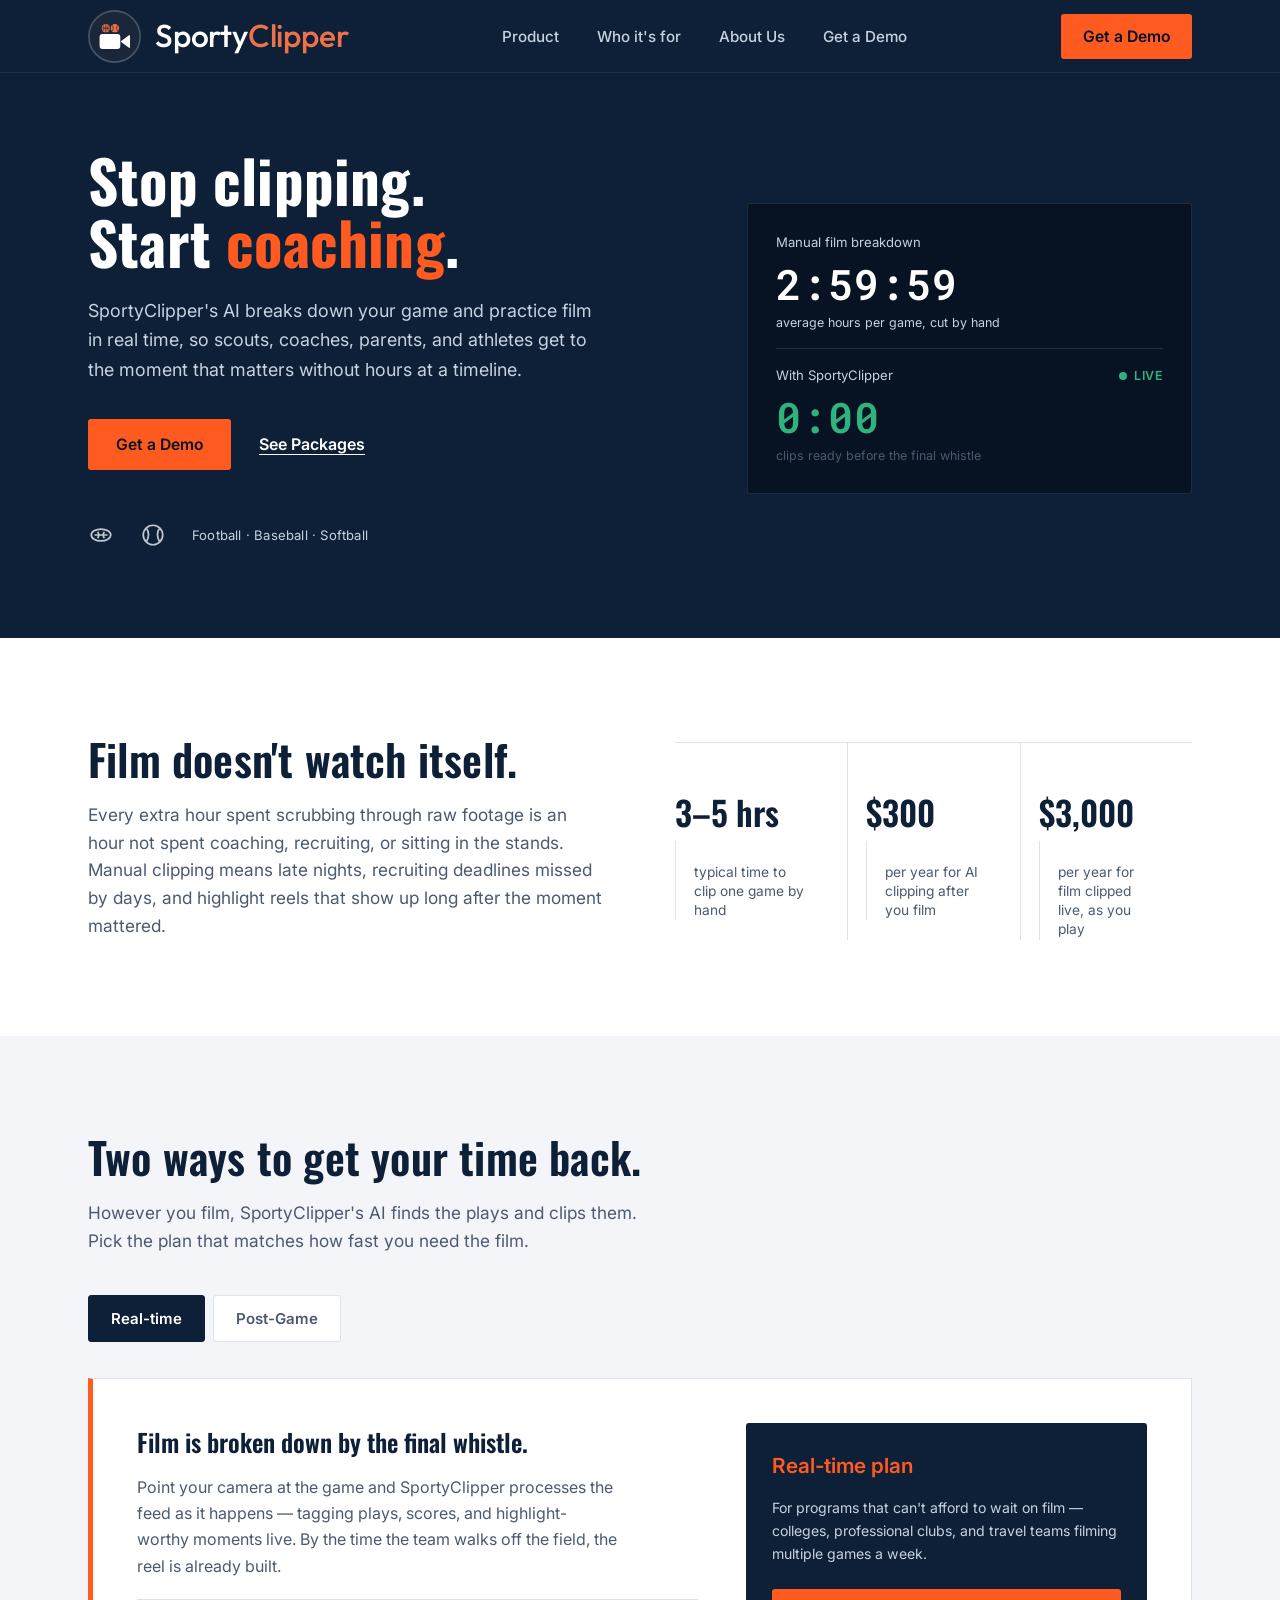
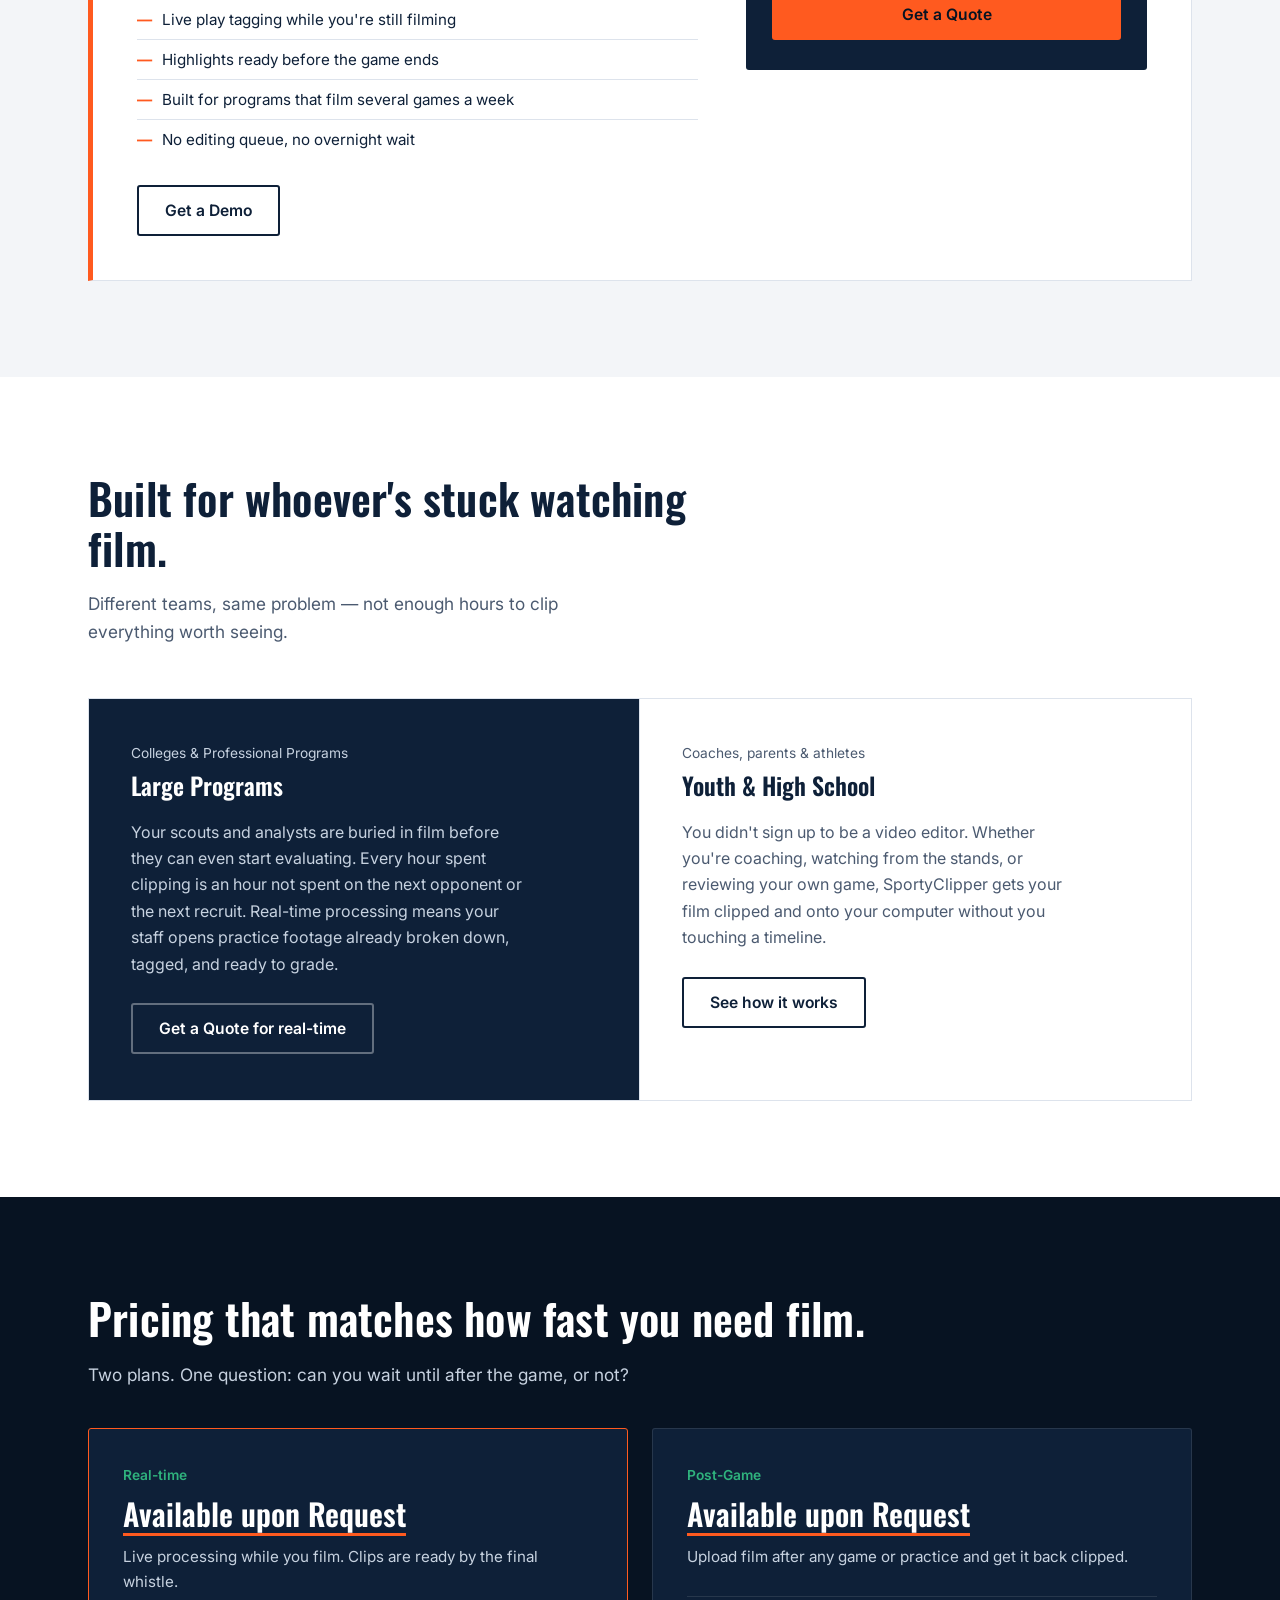
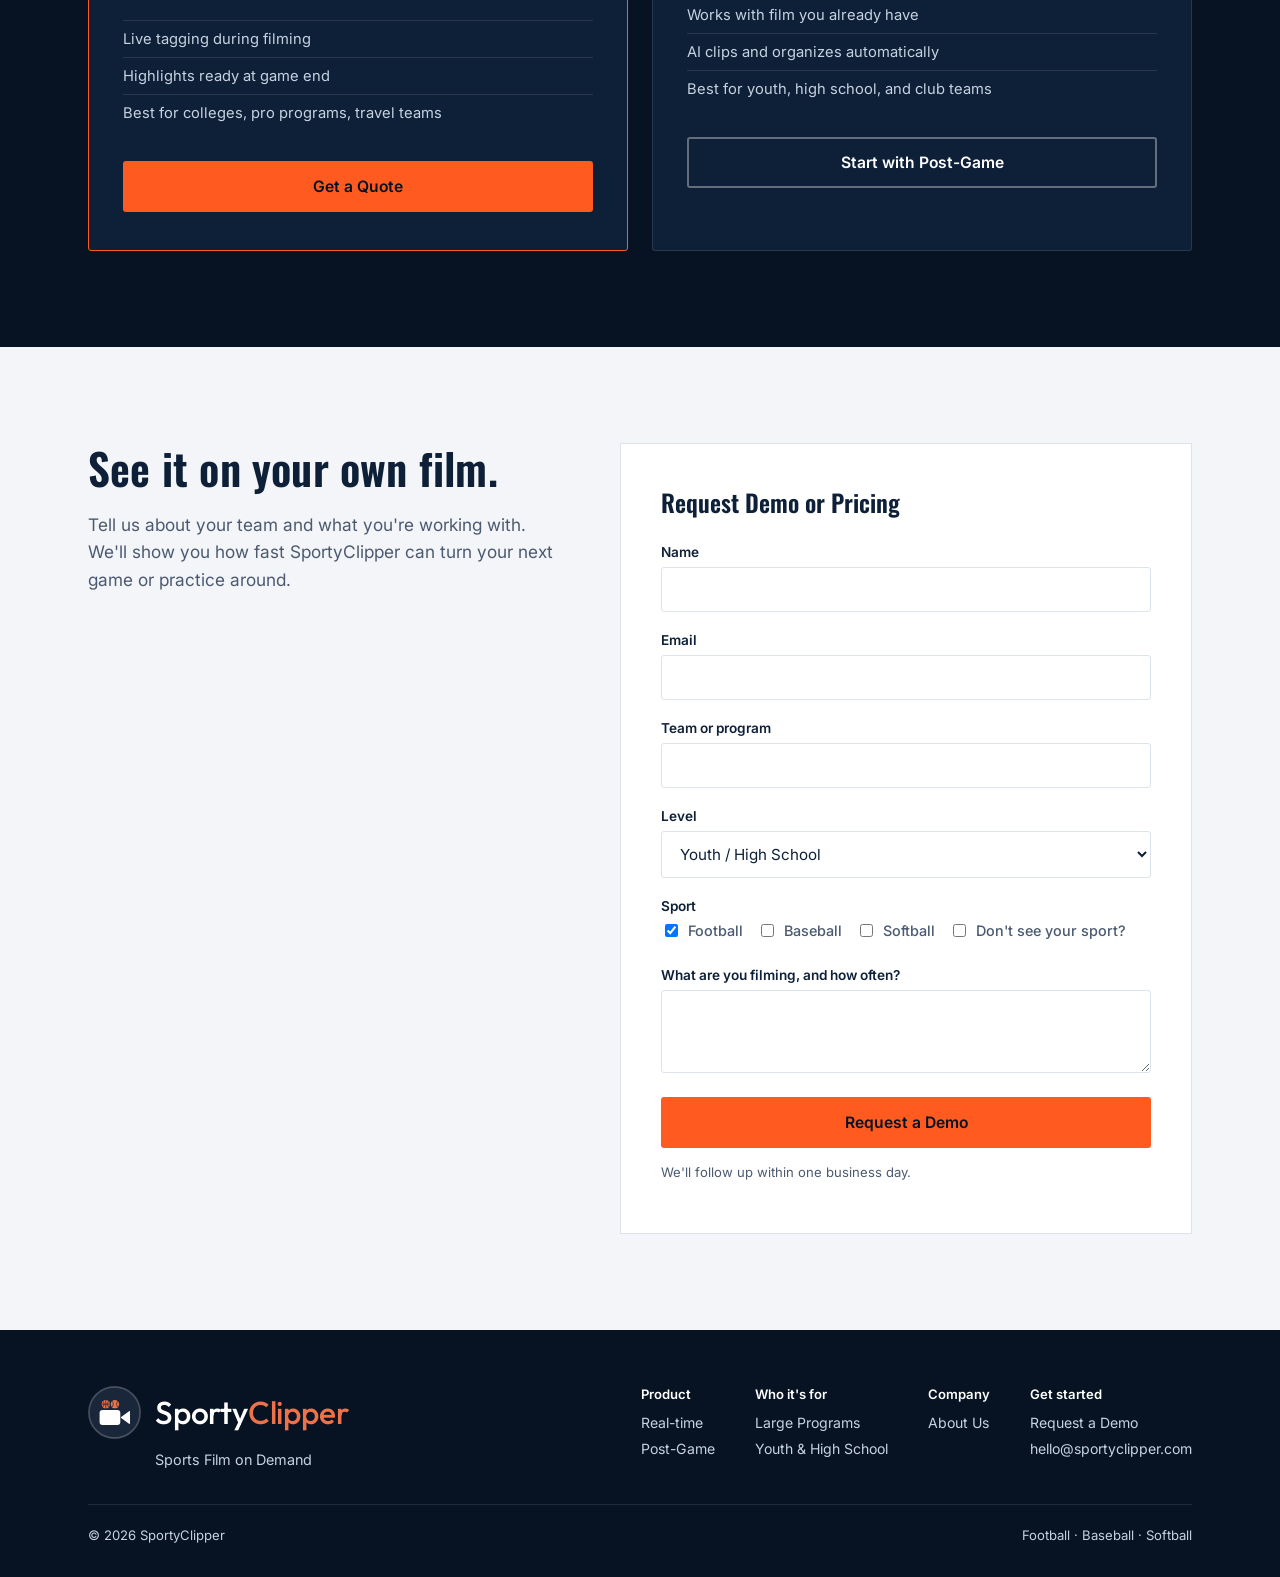
==== commit 4b8258f9: "Replace wordmark with new SportyClipper logo - Add assets/logo-icon.svg (camera icon) and Outfit wor" ====
--- a/index.html
+++ b/index.html
@@ -1,365 +1,365 @@
-<!DOCTYPE html>
-<html lang="en">
-<head>
-<meta charset="UTF-8">
-<meta name="viewport" content="width=device-width, initial-scale=1.0">
-<title>SportyClipper — Sports film, on demand</title>
-<link rel="preconnect" href="https://fonts.googleapis.com">
-<link rel="preconnect" href="https://fonts.gstatic.com" crossorigin>
-<link href="https://fonts.googleapis.com/css2?family=Oswald:wght@500;600;700&family=Inter:wght@400;500;600;700&family=Roboto+Mono:wght@500;600&display=swap" rel="stylesheet">
-<link rel="stylesheet" href="styles.css">
-</head>
-<body>
-
-<header>
-  <nav class="wrap">
-    <a href="#top" class="wordmark"><span class="mark"></span>SportyClipper</a>
-    <ul class="nav-links">
-      <li><a href="#product">Product</a></li>
-      <li><a href="#audience">Who it's for</a></li>
-      <li><a href="about.html">About Us</a></li>
-      <li><a href="#demo">Get a Demo</a></li>
-    </ul>
-    <div class="nav-cta">
-      <a href="#demo" class="btn btn-primary" style="padding:11px 20px;">Get a Demo</a>
-      <button class="nav-toggle" id="navToggle" aria-expanded="false" aria-controls="mobilePanel">Menu</button>
-    </div>
-  </nav>
-  <div class="mobile-panel" id="mobilePanel" style="flex-direction:column; padding:0 28px 18px; gap:2px;">
-    <a href="#product" style="color:#fff;padding:10px 0;text-decoration:none;">Product</a>
-    <a href="#audience" style="color:#fff;padding:10px 0;text-decoration:none;">Who it's for</a>
-    <a href="about.html" style="color:#fff;padding:10px 0;text-decoration:none;">About Us</a>
-    <a href="#demo" style="color:#fff;padding:10px 0;text-decoration:none;">Get a Demo</a>
-  </div>
-</header>
-
-<main id="top">
-
-  <!-- HERO -->
-  <section class="hero">
-    <div class="wrap">
-      <div>
-        <h1>Stop clipping.<br>Start <span>coaching</span>.</h1>
-        <p>SportyClipper's AI breaks down your game and practice film in real time, so scouts, coaches, parents, and athletes get to the moment that matters without hours at a timeline.</p>
-        <div class="hero-ctas">
-          <a href="#demo" class="btn btn-primary">Get a Demo</a>
-          <a href="#pricing" class="btn-text" style="color:#fff;">See Packages</a>
-        </div>
-        <div class="sport-strip">
-          <svg viewBox="0 0 24 24" fill="none" stroke="#fff" stroke-width="1.6"><ellipse cx="12" cy="12" rx="9" ry="5.5"/><path d="M6 12h12M9 9l1.2 3-1.2 3M15 9l-1.2 3 1.2 3"/></svg>
-          <svg viewBox="0 0 24 24" fill="none" stroke="#fff" stroke-width="1.6"><circle cx="12" cy="12" r="9"/><path d="M6 6c2.5 2.8 2.5 8.2 0 12M18 6c-2.5 2.8-2.5 8.2 0 12"/></svg>
-          <span>Football · Baseball · Softball</span>
-        </div>
-      </div>
-
-      <div class="clock-panel">
-        <div class="clock-row">
-          <span class="clock-label">Manual film breakdown</span>
-        </div>
-        <div class="clock-num mono" id="clockDown">3:00:00</div>
-        <div class="clock-tag" style="color:var(--cloud);">average hours per game, cut by hand</div>
-        <div class="divider"></div>
-        <div class="clock-row">
-          <span class="clock-label">With SportyClipper</span>
-          <span class="live-badge"><span class="live-dot"></span>LIVE</span>
-        </div>
-        <div class="clock-num small mono" id="clockUp">0:00</div>
-        <div class="clock-tag">clips ready before the final whistle</div>
-      </div>
-    </div>
-  </section>
-
-  <!-- PROBLEM -->
-  <section class="problem">
-    <div class="wrap">
-      <div>
-        <h2>Film doesn't watch itself.</h2>
-        <p class="lede" style="margin-bottom:0;">Every extra hour spent scrubbing through raw footage is an hour not spent coaching, recruiting, or sitting in the stands. Manual clipping means late nights, recruiting deadlines missed by days, and highlight reels that show up long after the moment mattered.</p>
-      </div>
-      <div>
-        <div class="stat-grid">
-          <div>
-            <div class="stat-num">3–5 hrs</div>
-            <div class="stat-cap">typical time to clip one game by hand</div>
-          </div>
-          <div>
-            <div class="stat-num">$300</div>
-            <div class="stat-cap">per year for AI clipping after you film</div>
-          </div>
-          <div>
-            <div class="stat-num">$3,000</div>
-            <div class="stat-cap">per year for film clipped live, as you play</div>
-          </div>
-        </div>
-      </div>
-    </div>
-  </section>
-
-  <!-- PRODUCT -->
-  <section class="product" id="product">
-    <div class="wrap">
-      <h2>Two ways to get your time back.</h2>
-      <p class="lede">However you film, SportyClipper's AI finds the plays and clips them. Pick the plan that matches how fast you need the film.</p>
-
-      <div class="tab-bar">
-        <button class="tab-btn active" data-tab="realtime">Real-time</button>
-        <button class="tab-btn" data-tab="postgame">Post-Game</button>
-      </div>
-
-      <div class="tab-panel active" id="tab-realtime">
-        <div>
-          <h3>Film is broken down by the final whistle.</h3>
-          <p>Point your camera at the game and SportyClipper processes the feed as it happens — tagging plays, scores, and highlight-worthy moments live. By the time the team walks off the field, the reel is already built.</p>
-          <ul>
-            <li>Live play tagging while you're still filming</li>
-            <li>Highlights ready before the game ends</li>
-            <li>Built for programs that film several games a week</li>
-            <li>No editing queue, no overnight wait</li>
-          </ul>
-          <a href="#demo" class="btn btn-ghost-light">Get a Demo</a>
-        </div>
-        <div class="tab-price-box">
-          <div class="price-tier" style="color:var(--flare);">Real-time plan</div>
-          <p>For programs that can't afford to wait on film — colleges, professional clubs, and travel teams filming multiple games a week.</p>
-          <a href="#demo" class="btn btn-primary" style="width:100%; justify-content:center;">Get a Quote</a>
-        </div>
-      </div>
-
-      <div class="tab-panel" id="tab-postgame">
-        <div>
-          <h3>Upload it. Walk away. Come back to clipped film.</h3>
-          <p>Already have the footage? Upload your game or practice film and SportyClipper's AI finds the plays, clips them, and organizes them — no scrubbing through raw footage required.</p>
-          <ul>
-            <li>Upload film from any game or practice</li>
-            <li>AI clips and tags automatically</li>
-            <li>Organized highlights land on your computer, not a raw file</li>
-            <li>Built for coaches, parents, and athletes on a budget</li>
-          </ul>
-          <a href="#demo" class="btn btn-ghost-light">Get a Demo</a>
-        </div>
-        <div class="tab-price-box">
-          <div class="price-tier" style="color:var(--flare);">Post-Game plan</div>
-          <p>For youth, high school, and club teams who film now and want the highlights turned around without hiring an editor.</p>
-          <a href="#demo" class="btn btn-primary" style="width:100%; justify-content:center;">Start with Post-Game</a>
-        </div>
-      </div>
-    </div>
-  </section>
-
-  <!-- AUDIENCE -->
-  <section class="audience" id="audience">
-    <div class="wrap">
-      <div class="audience-head">
-        <h2>Built for whoever's stuck watching film.</h2>
-        <p class="lede" style="margin-bottom:0;">Different teams, same problem — not enough hours to clip everything worth seeing.</p>
-      </div>
-      <div class="audience-grid">
-        <div class="audience-card">
-          <div class="aud-kicker">Colleges &amp; Professional Programs</div>
-          <h3>Large Programs</h3>
-          <p>Your scouts and analysts are buried in film before they can even start evaluating. Every hour spent clipping is an hour not spent on the next opponent or the next recruit. Real-time processing means your staff opens practice footage already broken down, tagged, and ready to grade.</p>
-          <a href="#demo" class="btn btn-ghost-dark">Get a Quote for real-time</a>
-        </div>
-        <div class="audience-card">
-          <div class="aud-kicker">Coaches, parents &amp; athletes</div>
-          <h3>Youth &amp; High School</h3>
-          <p>You didn't sign up to be a video editor. Whether you're coaching, watching from the stands, or reviewing your own game, SportyClipper gets your film clipped and onto your computer without you touching a timeline.</p>
-          <a href="#demo" class="btn btn-ghost-light">See how it works</a>
-        </div>
-      </div>
-    </div>
-  </section>
-
-  <!-- PRICING -->
-  <section class="pricing" id="pricing">
-    <div class="wrap">
-      <h2>Pricing that matches how fast you need film.</h2>
-      <p class="lede">Two plans. One question: can you wait until after the game, or not?</p>
-      <div class="price-grid">
-        <div class="price-card featured">
-          <div class="price-tier">Real-time</div>
-          <a href="#demo" class="price-amt">Available upon Request</a>
-          <p class="price-desc">Live processing while you film. Clips are ready by the final whistle.</p>
-          <ul>
-            <li>Live tagging during filming</li>
-            <li>Highlights ready at game end</li>
-            <li>Best for colleges, pro programs, travel teams</li>
-          </ul>
-          <a href="#demo" class="btn btn-primary" style="width:100%; justify-content:center;">Get a Quote</a>
-        </div>
-        <div class="price-card">
-          <div class="price-tier">Post-Game</div>
-          <a href="#demo" class="price-amt">Available upon Request</a>
-          <p class="price-desc">Upload film after any game or practice and get it back clipped.</p>
-          <ul>
-            <li>Works with film you already have</li>
-            <li>AI clips and organizes automatically</li>
-            <li>Best for youth, high school, and club teams</li>
-          </ul>
-          <a href="#demo" class="btn btn-ghost-dark" style="width:100%; justify-content:center;">Start with Post-Game</a>
-        </div>
-      </div>
-    </div>
-  </section>
-
-  <!-- DEMO FORM -->
-  <section class="demo" id="demo">
-    <div class="wrap">
-      <div>
-        <h2>See it on your own film.</h2>
-        <p class="lede" style="margin-bottom:0;">Tell us about your team and what you're working with. We'll show you how fast SportyClipper can turn your next game or practice around.</p>
-      </div>
-      <div>
-        <form id="demoForm" action="https://formspree.io/f/mbglrddr" method="POST">
-          <h3 class="form-title">Request Demo or Pricing</h3>
-          <div class="field">
-            <label for="name">Name</label>
-            <input type="text" id="name" name="name" required>
-          </div>
-          <div class="field">
-            <label for="email">Email</label>
-            <input type="email" id="email" name="email" required>
-          </div>
-          <div class="field">
-            <label for="org">Team or program</label>
-            <input type="text" id="org" name="org" required>
-          </div>
-          <div class="field">
-            <label for="level">Level</label>
-            <select id="level" name="level">
-              <option>Youth / High School</option>
-              <option>College</option>
-              <option>Professional</option>
-            </select>
-          </div>
-          <div class="field">
-            <label>Sport</label>
-            <div class="checks">
-              <label><input type="checkbox" name="checksFootball" checked> Football</label>
-              <label><input type="checkbox" name="checksBaseball"> Baseball</label>
-              <label><input type="checkbox" name="checksSoftball"> Softball</label>
-              <label><input type="checkbox" name="checksOther" id="checksOther" aria-controls="otherSportField" aria-expanded="false"> Don't see your sport?</label>
-            </div>
-          </div>
-          <div class="field" id="otherSportField" hidden>
-            <label for="otherSport">Tell us about your sport</label>
-            <textarea id="otherSport" rows="2" name="otherSport"></textarea>
-          </div>
-          <div class="field">
-            <label for="msg">What are you filming, and how often?</label>
-            <textarea id="msg" rows="3" name="msg"></textarea>
-          </div>
-          <button type="submit" class="btn btn-primary" style="width:100%; justify-content:center;">Request a Demo</button>
-          <p class="form-note">We'll follow up within one business day.</p>
-        </form>
-        <div class="confirm" id="confirm">
-          <strong>Request received.</strong><br>
-          Someone from SportyClipper will reach out within one business day to set up your demo.
-        </div>
-      </div>
-    </div>
-  </section>
-
-</main>
-
-<footer>
-  <div class="wrap">
-    <div class="foot-top">
-      <div>
-        <a href="#top" class="wordmark"><span class="mark"></span>SportyClipper</a>
-        <p style="max-width:280px; font-size:.88rem; margin-top:14px; color:var(--cloud);">Sports film, on demand.</p>
-      </div>
-      <div class="foot-links">
-        <div class="foot-col">
-          <h4>Product</h4>
-          <a href="#product">Real-time</a>
-          <a href="#product">Post-Game</a>
-        </div>
-        <div class="foot-col">
-          <h4>Who it's for</h4>
-          <a href="#audience">Large Programs</a>
-          <a href="#audience">Youth &amp; High School</a>
-        </div>
-        <div class="foot-col">
-          <h4>Company</h4>
-          <a href="about.html">About Us</a>
-        </div>
-        <div class="foot-col">
-          <h4>Get started</h4>
-          <a href="#demo">Request a Demo</a>
-          <a href="mailto:hello@sportyclipper.com">hello@sportyclipper.com</a>
-        </div>
-      </div>
-    </div>
-    <div class="foot-bottom">
-      <span>© 2026 SportyClipper</span>
-      <span>Football · Baseball · Softball</span>
-    </div>
-  </div>
-</footer>
-
-<script>
-  // tab toggle
-  const tabBtns = document.querySelectorAll('.tab-btn');
-  tabBtns.forEach(btn=>{
-    btn.addEventListener('click', ()=>{
-      tabBtns.forEach(b=>b.classList.remove('active'));
-      document.querySelectorAll('.tab-panel').forEach(p=>p.classList.remove('active'));
-      btn.classList.add('active');
-      document.getElementById('tab-'+btn.dataset.tab).classList.add('active');
-    });
-  });
-
-  // mobile nav
-  const navToggle = document.getElementById('navToggle');
-  const mobilePanel = document.getElementById('mobilePanel');
-  navToggle.addEventListener('click', ()=>{
-    const open = mobilePanel.classList.toggle('open');
-    navToggle.setAttribute('aria-expanded', open);
-  });
-
-  // hero clock: counts down from 3:00:00 in real time, one second per second
-  const reduceMotion = window.matchMedia('(prefers-reduced-motion: reduce)').matches;
-  const clockDown = document.getElementById('clockDown');
-  const clockUp = document.getElementById('clockUp');
-  const totalSeconds = 3*3600;
-  function fmt(sec){
-    const h = Math.floor(sec/3600);
-    const m = Math.floor((sec%3600)/60);
-    const s = Math.floor(sec%60);
-    return h+':'+String(m).padStart(2,'0')+':'+String(s).padStart(2,'0');
-  }
-  clockDown.textContent = fmt(totalSeconds);
-  if(!reduceMotion){
-    // derive from elapsed time so the clock stays accurate even if the tab is backgrounded
-    const startTime = Date.now();
-    const timer = setInterval(()=>{
-      const remaining = Math.max(totalSeconds - Math.floor((Date.now() - startTime)/1000), 0);
-      clockDown.textContent = fmt(remaining);
-      if(remaining === 0){ clearInterval(timer); }
-    }, 250);
-  }
-  clockUp.textContent = '0:00';
-
-  // "don't see your sport" reveals a free-text field
-  const checksOther = document.getElementById('checksOther');
-  const otherSportField = document.getElementById('otherSportField');
-  checksOther.addEventListener('change', ()=>{
-    otherSportField.hidden = !checksOther.checked;
-    checksOther.setAttribute('aria-expanded', checksOther.checked);
-    if(checksOther.checked){ document.getElementById('otherSport').focus(); }
-  });
-
-  // demo form
-  const form = document.getElementById('demoForm');
-  const confirm = document.getElementById('confirm');
-  form.addEventListener('submit', (e)=>{
-    e.preventDefault();
-    form.style.display = 'none';
-    confirm.style.display = 'block';
-    form.submit();
-  });
-</script>
-
-</body>
-</html>
+<!DOCTYPE html>
+<html lang="en">
+<head>
+<meta charset="UTF-8">
+<meta name="viewport" content="width=device-width, initial-scale=1.0">
+<title>SportyClipper — Sports film, on demand</title>
+<link rel="preconnect" href="https://fonts.googleapis.com">
+<link rel="preconnect" href="https://fonts.gstatic.com" crossorigin>
+<link href="https://fonts.googleapis.com/css2?family=Oswald:wght@500;600;700&family=Outfit:wght@500&family=Inter:wght@400;500;600;700&family=Roboto+Mono:wght@500;600&display=swap" rel="stylesheet">
+<link rel="stylesheet" href="styles.css">
+</head>
+<body>
+
+<header>
+  <nav class="wrap">
+    <a href="#top" class="wordmark"><img class="logo-icon" src="assets/logo-icon.svg" alt=""><span class="logo-text">Sporty<span>Clipper</span></span></a>
+    <ul class="nav-links">
+      <li><a href="#product">Product</a></li>
+      <li><a href="#audience">Who it's for</a></li>
+      <li><a href="about.html">About Us</a></li>
+      <li><a href="#demo">Get a Demo</a></li>
+    </ul>
+    <div class="nav-cta">
+      <a href="#demo" class="btn btn-primary" style="padding:11px 20px;">Get a Demo</a>
+      <button class="nav-toggle" id="navToggle" aria-expanded="false" aria-controls="mobilePanel">Menu</button>
+    </div>
+  </nav>
+  <div class="mobile-panel" id="mobilePanel" style="flex-direction:column; padding:0 28px 18px; gap:2px;">
+    <a href="#product" style="color:#fff;padding:10px 0;text-decoration:none;">Product</a>
+    <a href="#audience" style="color:#fff;padding:10px 0;text-decoration:none;">Who it's for</a>
+    <a href="about.html" style="color:#fff;padding:10px 0;text-decoration:none;">About Us</a>
+    <a href="#demo" style="color:#fff;padding:10px 0;text-decoration:none;">Get a Demo</a>
+  </div>
+</header>
+
+<main id="top">
+
+  <!-- HERO -->
+  <section class="hero">
+    <div class="wrap">
+      <div>
+        <h1>Stop clipping.<br>Start <span>coaching</span>.</h1>
+        <p>SportyClipper's AI breaks down your game and practice film in real time, so scouts, coaches, parents, and athletes get to the moment that matters without hours at a timeline.</p>
+        <div class="hero-ctas">
+          <a href="#demo" class="btn btn-primary">Get a Demo</a>
+          <a href="#pricing" class="btn-text" style="color:#fff;">See Packages</a>
+        </div>
+        <div class="sport-strip">
+          <svg viewBox="0 0 24 24" fill="none" stroke="#fff" stroke-width="1.6"><ellipse cx="12" cy="12" rx="9" ry="5.5"/><path d="M6 12h12M9 9l1.2 3-1.2 3M15 9l-1.2 3 1.2 3"/></svg>
+          <svg viewBox="0 0 24 24" fill="none" stroke="#fff" stroke-width="1.6"><circle cx="12" cy="12" r="9"/><path d="M6 6c2.5 2.8 2.5 8.2 0 12M18 6c-2.5 2.8-2.5 8.2 0 12"/></svg>
+          <span>Football · Baseball · Softball</span>
+        </div>
+      </div>
+
+      <div class="clock-panel">
+        <div class="clock-row">
+          <span class="clock-label">Manual film breakdown</span>
+        </div>
+        <div class="clock-num mono" id="clockDown">3:00:00</div>
+        <div class="clock-tag" style="color:var(--cloud);">average hours per game, cut by hand</div>
+        <div class="divider"></div>
+        <div class="clock-row">
+          <span class="clock-label">With SportyClipper</span>
+          <span class="live-badge"><span class="live-dot"></span>LIVE</span>
+        </div>
+        <div class="clock-num small mono" id="clockUp">0:00</div>
+        <div class="clock-tag">clips ready before the final whistle</div>
+      </div>
+    </div>
+  </section>
+
+  <!-- PROBLEM -->
+  <section class="problem">
+    <div class="wrap">
+      <div>
+        <h2>Film doesn't watch itself.</h2>
+        <p class="lede" style="margin-bottom:0;">Every extra hour spent scrubbing through raw footage is an hour not spent coaching, recruiting, or sitting in the stands. Manual clipping means late nights, recruiting deadlines missed by days, and highlight reels that show up long after the moment mattered.</p>
+      </div>
+      <div>
+        <div class="stat-grid">
+          <div>
+            <div class="stat-num">3–5 hrs</div>
+            <div class="stat-cap">typical time to clip one game by hand</div>
+          </div>
+          <div>
+            <div class="stat-num">$300</div>
+            <div class="stat-cap">per year for AI clipping after you film</div>
+          </div>
+          <div>
+            <div class="stat-num">$3,000</div>
+            <div class="stat-cap">per year for film clipped live, as you play</div>
+          </div>
+        </div>
+      </div>
+    </div>
+  </section>
+
+  <!-- PRODUCT -->
+  <section class="product" id="product">
+    <div class="wrap">
+      <h2>Two ways to get your time back.</h2>
+      <p class="lede">However you film, SportyClipper's AI finds the plays and clips them. Pick the plan that matches how fast you need the film.</p>
+
+      <div class="tab-bar">
+        <button class="tab-btn active" data-tab="realtime">Real-time</button>
+        <button class="tab-btn" data-tab="postgame">Post-Game</button>
+      </div>
+
+      <div class="tab-panel active" id="tab-realtime">
+        <div>
+          <h3>Film is broken down by the final whistle.</h3>
+          <p>Point your camera at the game and SportyClipper processes the feed as it happens — tagging plays, scores, and highlight-worthy moments live. By the time the team walks off the field, the reel is already built.</p>
+          <ul>
+            <li>Live play tagging while you're still filming</li>
+            <li>Highlights ready before the game ends</li>
+            <li>Built for programs that film several games a week</li>
+            <li>No editing queue, no overnight wait</li>
+          </ul>
+          <a href="#demo" class="btn btn-ghost-light">Get a Demo</a>
+        </div>
+        <div class="tab-price-box">
+          <div class="price-tier" style="color:var(--flare);">Real-time plan</div>
+          <p>For programs that can't afford to wait on film — colleges, professional clubs, and travel teams filming multiple games a week.</p>
+          <a href="#demo" class="btn btn-primary" style="width:100%; justify-content:center;">Get a Quote</a>
+        </div>
+      </div>
+
+      <div class="tab-panel" id="tab-postgame">
+        <div>
+          <h3>Upload it. Walk away. Come back to clipped film.</h3>
+          <p>Already have the footage? Upload your game or practice film and SportyClipper's AI finds the plays, clips them, and organizes them — no scrubbing through raw footage required.</p>
+          <ul>
+            <li>Upload film from any game or practice</li>
+            <li>AI clips and tags automatically</li>
+            <li>Organized highlights land on your computer, not a raw file</li>
+            <li>Built for coaches, parents, and athletes on a budget</li>
+          </ul>
+          <a href="#demo" class="btn btn-ghost-light">Get a Demo</a>
+        </div>
+        <div class="tab-price-box">
+          <div class="price-tier" style="color:var(--flare);">Post-Game plan</div>
+          <p>For youth, high school, and club teams who film now and want the highlights turned around without hiring an editor.</p>
+          <a href="#demo" class="btn btn-primary" style="width:100%; justify-content:center;">Start with Post-Game</a>
+        </div>
+      </div>
+    </div>
+  </section>
+
+  <!-- AUDIENCE -->
+  <section class="audience" id="audience">
+    <div class="wrap">
+      <div class="audience-head">
+        <h2>Built for whoever's stuck watching film.</h2>
+        <p class="lede" style="margin-bottom:0;">Different teams, same problem — not enough hours to clip everything worth seeing.</p>
+      </div>
+      <div class="audience-grid">
+        <div class="audience-card">
+          <div class="aud-kicker">Colleges &amp; Professional Programs</div>
+          <h3>Large Programs</h3>
+          <p>Your scouts and analysts are buried in film before they can even start evaluating. Every hour spent clipping is an hour not spent on the next opponent or the next recruit. Real-time processing means your staff opens practice footage already broken down, tagged, and ready to grade.</p>
+          <a href="#demo" class="btn btn-ghost-dark">Get a Quote for real-time</a>
+        </div>
+        <div class="audience-card">
+          <div class="aud-kicker">Coaches, parents &amp; athletes</div>
+          <h3>Youth &amp; High School</h3>
+          <p>You didn't sign up to be a video editor. Whether you're coaching, watching from the stands, or reviewing your own game, SportyClipper gets your film clipped and onto your computer without you touching a timeline.</p>
+          <a href="#demo" class="btn btn-ghost-light">See how it works</a>
+        </div>
+      </div>
+    </div>
+  </section>
+
+  <!-- PRICING -->
+  <section class="pricing" id="pricing">
+    <div class="wrap">
+      <h2>Pricing that matches how fast you need film.</h2>
+      <p class="lede">Two plans. One question: can you wait until after the game, or not?</p>
+      <div class="price-grid">
+        <div class="price-card featured">
+          <div class="price-tier">Real-time</div>
+          <a href="#demo" class="price-amt">Available upon Request</a>
+          <p class="price-desc">Live processing while you film. Clips are ready by the final whistle.</p>
+          <ul>
+            <li>Live tagging during filming</li>
+            <li>Highlights ready at game end</li>
+            <li>Best for colleges, pro programs, travel teams</li>
+          </ul>
+          <a href="#demo" class="btn btn-primary" style="width:100%; justify-content:center;">Get a Quote</a>
+        </div>
+        <div class="price-card">
+          <div class="price-tier">Post-Game</div>
+          <a href="#demo" class="price-amt">Available upon Request</a>
+          <p class="price-desc">Upload film after any game or practice and get it back clipped.</p>
+          <ul>
+            <li>Works with film you already have</li>
+            <li>AI clips and organizes automatically</li>
+            <li>Best for youth, high school, and club teams</li>
+          </ul>
+          <a href="#demo" class="btn btn-ghost-dark" style="width:100%; justify-content:center;">Start with Post-Game</a>
+        </div>
+      </div>
+    </div>
+  </section>
+
+  <!-- DEMO FORM -->
+  <section class="demo" id="demo">
+    <div class="wrap">
+      <div>
+        <h2>See it on your own film.</h2>
+        <p class="lede" style="margin-bottom:0;">Tell us about your team and what you're working with. We'll show you how fast SportyClipper can turn your next game or practice around.</p>
+      </div>
+      <div>
+        <form id="demoForm" action="https://formspree.io/f/mbglrddr" method="POST">
+          <h3 class="form-title">Request Demo or Pricing</h3>
+          <div class="field">
+            <label for="name">Name</label>
+            <input type="text" id="name" name="name" required>
+          </div>
+          <div class="field">
+            <label for="email">Email</label>
+            <input type="email" id="email" name="email" required>
+          </div>
+          <div class="field">
+            <label for="org">Team or program</label>
+            <input type="text" id="org" name="org" required>
+          </div>
+          <div class="field">
+            <label for="level">Level</label>
+            <select id="level" name="level">
+              <option>Youth / High School</option>
+              <option>College</option>
+              <option>Professional</option>
+            </select>
+          </div>
+          <div class="field">
+            <label>Sport</label>
+            <div class="checks">
+              <label><input type="checkbox" name="checksFootball" checked> Football</label>
+              <label><input type="checkbox" name="checksBaseball"> Baseball</label>
+              <label><input type="checkbox" name="checksSoftball"> Softball</label>
+              <label><input type="checkbox" name="checksOther" id="checksOther" aria-controls="otherSportField" aria-expanded="false"> Don't see your sport?</label>
+            </div>
+          </div>
+          <div class="field" id="otherSportField" hidden>
+            <label for="otherSport">Tell us about your sport</label>
+            <textarea id="otherSport" rows="2" name="otherSport"></textarea>
+          </div>
+          <div class="field">
+            <label for="msg">What are you filming, and how often?</label>
+            <textarea id="msg" rows="3" name="msg"></textarea>
+          </div>
+          <button type="submit" class="btn btn-primary" style="width:100%; justify-content:center;">Request a Demo</button>
+          <p class="form-note">We'll follow up within one business day.</p>
+        </form>
+        <div class="confirm" id="confirm">
+          <strong>Request received.</strong><br>
+          Someone from SportyClipper will reach out within one business day to set up your demo.
+        </div>
+      </div>
+    </div>
+  </section>
+
+</main>
+
+<footer>
+  <div class="wrap">
+    <div class="foot-top">
+      <div>
+        <a href="#top" class="wordmark"><img class="logo-icon" src="assets/logo-icon.svg" alt=""><span class="logo-text">Sporty<span>Clipper</span></span></a>
+        <p class="logo-tagline">Sports Film on Demand</p>
+      </div>
+      <div class="foot-links">
+        <div class="foot-col">
+          <h4>Product</h4>
+          <a href="#product">Real-time</a>
+          <a href="#product">Post-Game</a>
+        </div>
+        <div class="foot-col">
+          <h4>Who it's for</h4>
+          <a href="#audience">Large Programs</a>
+          <a href="#audience">Youth &amp; High School</a>
+        </div>
+        <div class="foot-col">
+          <h4>Company</h4>
+          <a href="about.html">About Us</a>
+        </div>
+        <div class="foot-col">
+          <h4>Get started</h4>
+          <a href="#demo">Request a Demo</a>
+          <a href="mailto:hello@sportyclipper.com">hello@sportyclipper.com</a>
+        </div>
+      </div>
+    </div>
+    <div class="foot-bottom">
+      <span>© 2026 SportyClipper</span>
+      <span>Football · Baseball · Softball</span>
+    </div>
+  </div>
+</footer>
+
+<script>
+  // tab toggle
+  const tabBtns = document.querySelectorAll('.tab-btn');
+  tabBtns.forEach(btn=>{
+    btn.addEventListener('click', ()=>{
+      tabBtns.forEach(b=>b.classList.remove('active'));
+      document.querySelectorAll('.tab-panel').forEach(p=>p.classList.remove('active'));
+      btn.classList.add('active');
+      document.getElementById('tab-'+btn.dataset.tab).classList.add('active');
+    });
+  });
+
+  // mobile nav
+  const navToggle = document.getElementById('navToggle');
+  const mobilePanel = document.getElementById('mobilePanel');
+  navToggle.addEventListener('click', ()=>{
+    const open = mobilePanel.classList.toggle('open');
+    navToggle.setAttribute('aria-expanded', open);
+  });
+
+  // hero clock: counts down from 3:00:00 in real time, one second per second
+  const reduceMotion = window.matchMedia('(prefers-reduced-motion: reduce)').matches;
+  const clockDown = document.getElementById('clockDown');
+  const clockUp = document.getElementById('clockUp');
+  const totalSeconds = 3*3600;
+  function fmt(sec){
+    const h = Math.floor(sec/3600);
+    const m = Math.floor((sec%3600)/60);
+    const s = Math.floor(sec%60);
+    return h+':'+String(m).padStart(2,'0')+':'+String(s).padStart(2,'0');
+  }
+  clockDown.textContent = fmt(totalSeconds);
+  if(!reduceMotion){
+    // derive from elapsed time so the clock stays accurate even if the tab is backgrounded
+    const startTime = Date.now();
+    const timer = setInterval(()=>{
+      const remaining = Math.max(totalSeconds - Math.floor((Date.now() - startTime)/1000), 0);
+      clockDown.textContent = fmt(remaining);
+      if(remaining === 0){ clearInterval(timer); }
+    }, 250);
+  }
+  clockUp.textContent = '0:00';
+
+  // "don't see your sport" reveals a free-text field
+  const checksOther = document.getElementById('checksOther');
+  const otherSportField = document.getElementById('otherSportField');
+  checksOther.addEventListener('change', ()=>{
+    otherSportField.hidden = !checksOther.checked;
+    checksOther.setAttribute('aria-expanded', checksOther.checked);
+    if(checksOther.checked){ document.getElementById('otherSport').focus(); }
+  });
+
+  // demo form
+  const form = document.getElementById('demoForm');
+  const confirm = document.getElementById('confirm');
+  form.addEventListener('submit', (e)=>{
+    e.preventDefault();
+    form.style.display = 'none';
+    confirm.style.display = 'block';
+    form.submit();
+  });
+</script>
+
+</body>
+</html>
--- a/styles.css
+++ b/styles.css
@@ -23,7 +23,7 @@
     background:#fff;
     -webkit-font-smoothing:antialiased;
   }
-  h1,h2,h3,.wordmark,.stat-num{
+  h1,h2,h3,.stat-num{
     font-family:'Oswald',sans-serif;
   }
   .mono{ font-family:'Roboto Mono',monospace; }
@@ -84,15 +84,16 @@
     height:72px;
   }
   .wordmark{
-    display:flex; align-items:center; gap:9px;
-    color:#fff; font-size:1.28rem; font-weight:700; letter-spacing:.3px;
-    text-decoration:none;
-  }
-  .wordmark .mark{
-    width:16px; height:22px;
-    border-left:4px solid var(--flare);
-    border-right:4px solid var(--flare);
-  }
+    display:flex; align-items:center; gap:14px;
+    color:#fff; text-decoration:none;
+  }
+  .logo-icon{ width:53px; height:53px; flex:none; }
+  .logo-text{
+    font-family:'Outfit',sans-serif; font-weight:500;
+    font-size:1.98rem; letter-spacing:-.2px; line-height:1;
+  }
+  .logo-text span{ color:#ee7249; }
+  .logo-tagline{ font-size:.9rem; color:var(--cloud); margin:12px 0 0 67px; }
   .nav-links{
     display:flex; align-items:center; gap:34px;
     list-style:none; margin:0; padding:0;
@@ -304,6 +305,10 @@
     .mobile-panel.open{ display:flex; }
   }
   @media (max-width: 560px){
+    .nav-cta .btn{ display:none; }
+    .logo-icon{ width:44px; height:44px; }
+    .logo-text{ font-size:1.65rem; }
+    .logo-tagline{ margin-left:58px; }
     .stat-grid{ grid-template-columns:1fr; }
     .stat-grid div{ border-left:none; border-top:1px solid var(--line); padding:18px 0 0; }
     .stat-grid div:first-child{ border-top:none; }
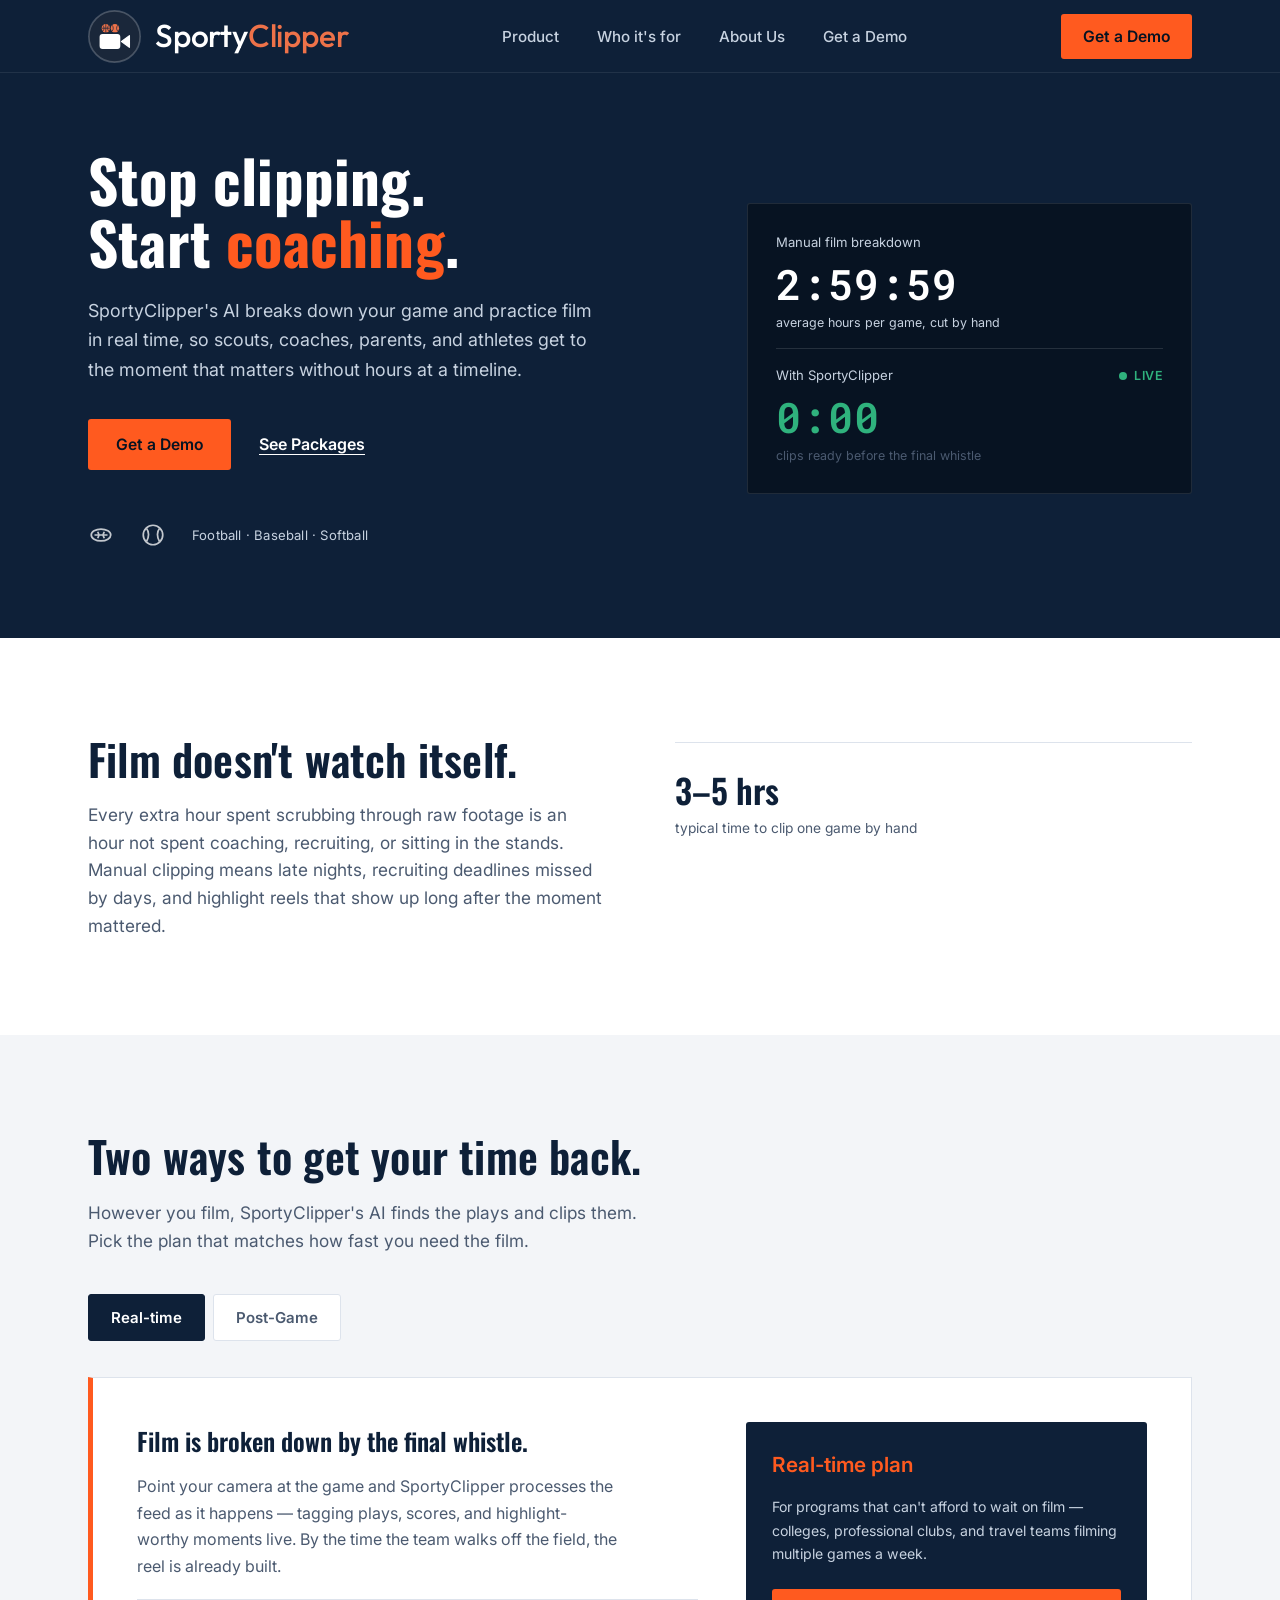
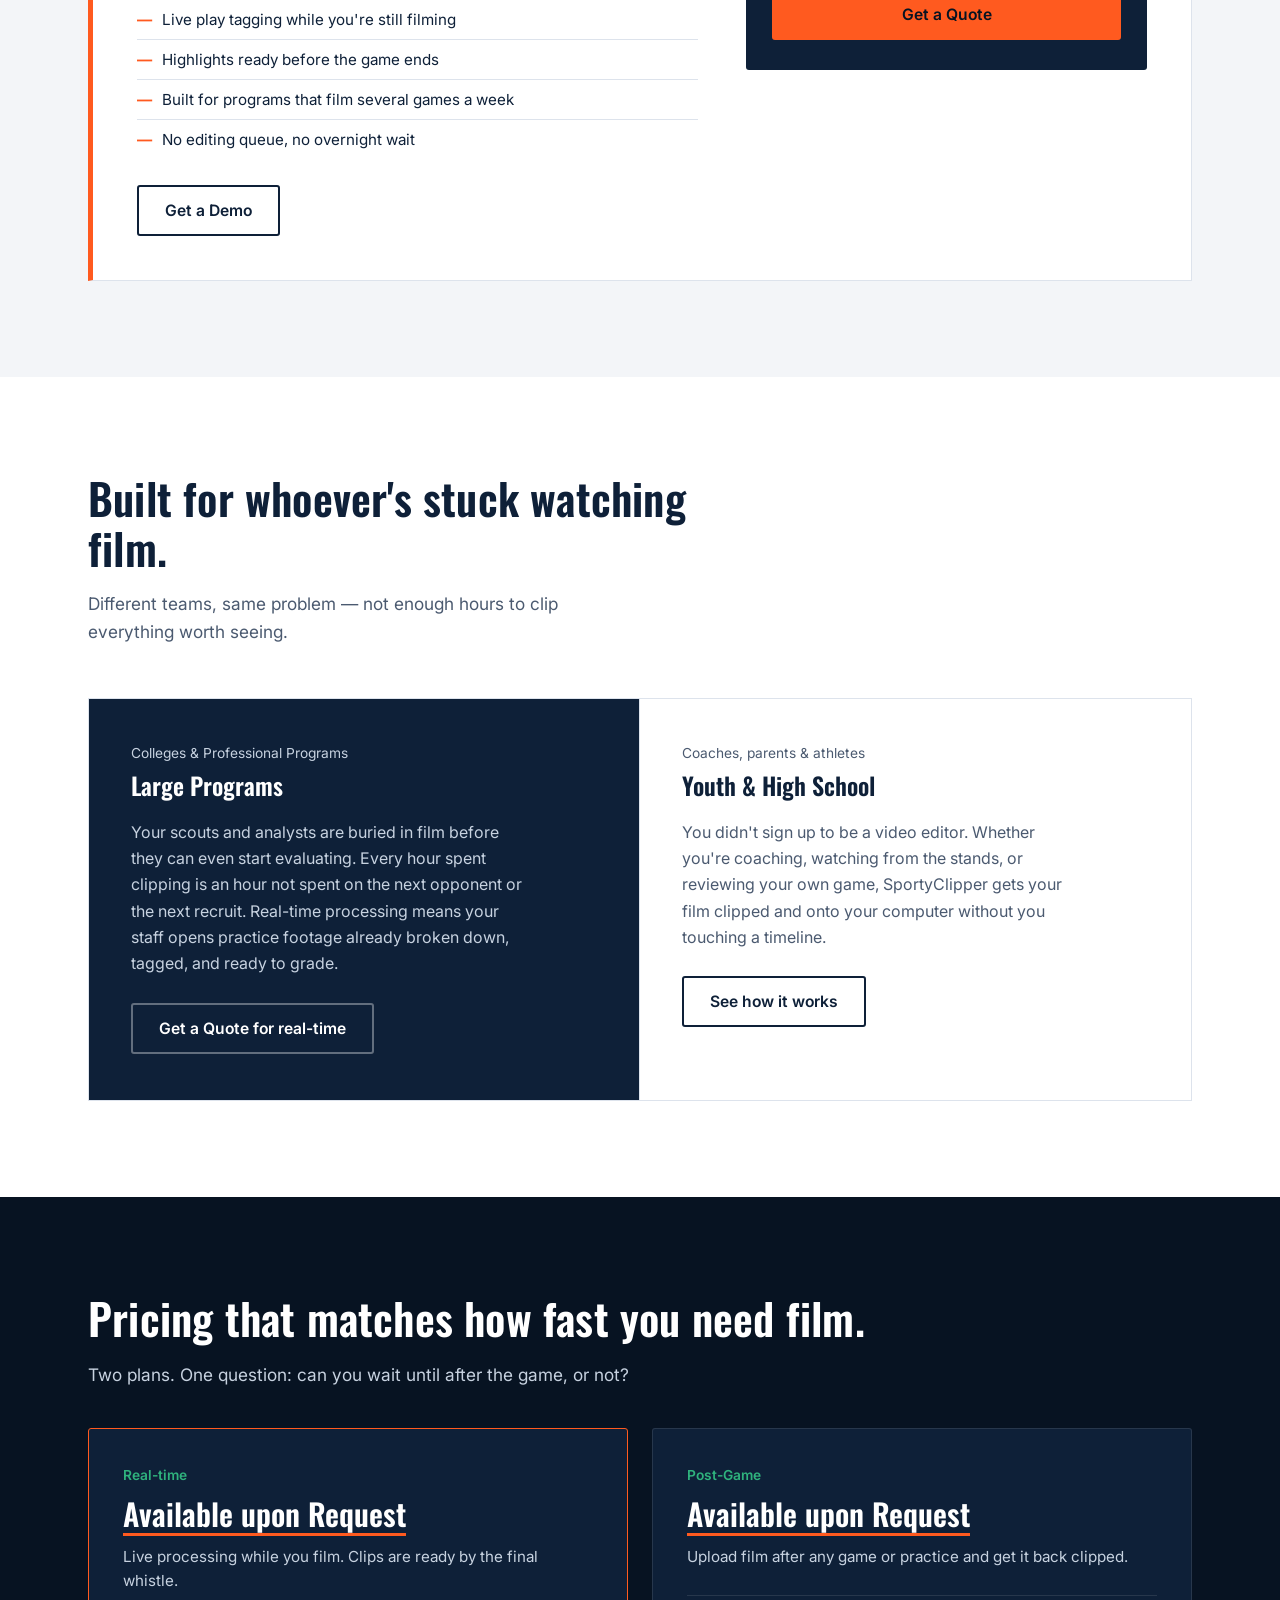
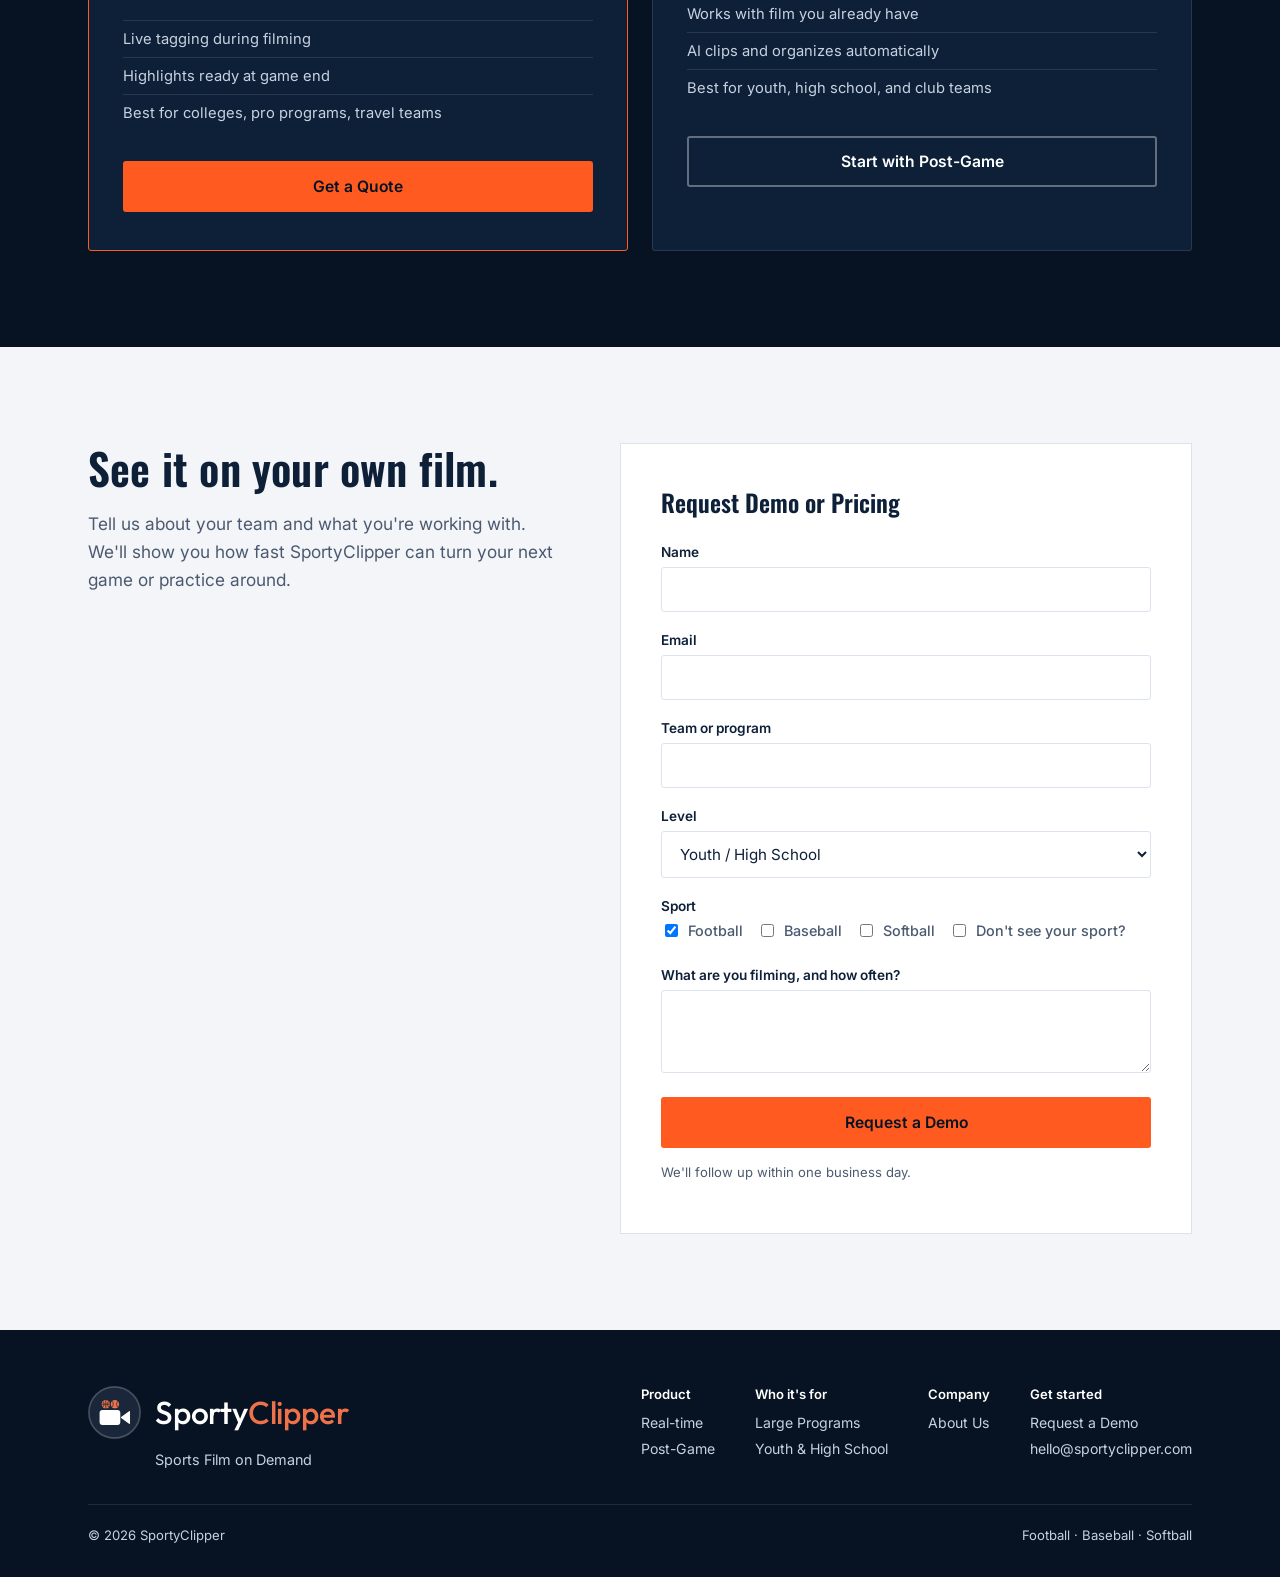
==== commit 060ff6dd: "update pricing" ====
--- a/index.html
+++ b/index.html
@@ -1,365 +1,357 @@
-<!DOCTYPE html>
-<html lang="en">
-<head>
-<meta charset="UTF-8">
-<meta name="viewport" content="width=device-width, initial-scale=1.0">
-<title>SportyClipper — Sports film, on demand</title>
-<link rel="preconnect" href="https://fonts.googleapis.com">
-<link rel="preconnect" href="https://fonts.gstatic.com" crossorigin>
-<link href="https://fonts.googleapis.com/css2?family=Oswald:wght@500;600;700&family=Outfit:wght@500&family=Inter:wght@400;500;600;700&family=Roboto+Mono:wght@500;600&display=swap" rel="stylesheet">
-<link rel="stylesheet" href="styles.css">
-</head>
-<body>
-
-<header>
-  <nav class="wrap">
-    <a href="#top" class="wordmark"><img class="logo-icon" src="assets/logo-icon.svg" alt=""><span class="logo-text">Sporty<span>Clipper</span></span></a>
-    <ul class="nav-links">
-      <li><a href="#product">Product</a></li>
-      <li><a href="#audience">Who it's for</a></li>
-      <li><a href="about.html">About Us</a></li>
-      <li><a href="#demo">Get a Demo</a></li>
-    </ul>
-    <div class="nav-cta">
-      <a href="#demo" class="btn btn-primary" style="padding:11px 20px;">Get a Demo</a>
-      <button class="nav-toggle" id="navToggle" aria-expanded="false" aria-controls="mobilePanel">Menu</button>
-    </div>
-  </nav>
-  <div class="mobile-panel" id="mobilePanel" style="flex-direction:column; padding:0 28px 18px; gap:2px;">
-    <a href="#product" style="color:#fff;padding:10px 0;text-decoration:none;">Product</a>
-    <a href="#audience" style="color:#fff;padding:10px 0;text-decoration:none;">Who it's for</a>
-    <a href="about.html" style="color:#fff;padding:10px 0;text-decoration:none;">About Us</a>
-    <a href="#demo" style="color:#fff;padding:10px 0;text-decoration:none;">Get a Demo</a>
-  </div>
-</header>
-
-<main id="top">
-
-  <!-- HERO -->
-  <section class="hero">
-    <div class="wrap">
-      <div>
-        <h1>Stop clipping.<br>Start <span>coaching</span>.</h1>
-        <p>SportyClipper's AI breaks down your game and practice film in real time, so scouts, coaches, parents, and athletes get to the moment that matters without hours at a timeline.</p>
-        <div class="hero-ctas">
-          <a href="#demo" class="btn btn-primary">Get a Demo</a>
-          <a href="#pricing" class="btn-text" style="color:#fff;">See Packages</a>
-        </div>
-        <div class="sport-strip">
-          <svg viewBox="0 0 24 24" fill="none" stroke="#fff" stroke-width="1.6"><ellipse cx="12" cy="12" rx="9" ry="5.5"/><path d="M6 12h12M9 9l1.2 3-1.2 3M15 9l-1.2 3 1.2 3"/></svg>
-          <svg viewBox="0 0 24 24" fill="none" stroke="#fff" stroke-width="1.6"><circle cx="12" cy="12" r="9"/><path d="M6 6c2.5 2.8 2.5 8.2 0 12M18 6c-2.5 2.8-2.5 8.2 0 12"/></svg>
-          <span>Football · Baseball · Softball</span>
-        </div>
-      </div>
-
-      <div class="clock-panel">
-        <div class="clock-row">
-          <span class="clock-label">Manual film breakdown</span>
-        </div>
-        <div class="clock-num mono" id="clockDown">3:00:00</div>
-        <div class="clock-tag" style="color:var(--cloud);">average hours per game, cut by hand</div>
-        <div class="divider"></div>
-        <div class="clock-row">
-          <span class="clock-label">With SportyClipper</span>
-          <span class="live-badge"><span class="live-dot"></span>LIVE</span>
-        </div>
-        <div class="clock-num small mono" id="clockUp">0:00</div>
-        <div class="clock-tag">clips ready before the final whistle</div>
-      </div>
-    </div>
-  </section>
-
-  <!-- PROBLEM -->
-  <section class="problem">
-    <div class="wrap">
-      <div>
-        <h2>Film doesn't watch itself.</h2>
-        <p class="lede" style="margin-bottom:0;">Every extra hour spent scrubbing through raw footage is an hour not spent coaching, recruiting, or sitting in the stands. Manual clipping means late nights, recruiting deadlines missed by days, and highlight reels that show up long after the moment mattered.</p>
-      </div>
-      <div>
-        <div class="stat-grid">
-          <div>
-            <div class="stat-num">3–5 hrs</div>
-            <div class="stat-cap">typical time to clip one game by hand</div>
-          </div>
-          <div>
-            <div class="stat-num">$300</div>
-            <div class="stat-cap">per year for AI clipping after you film</div>
-          </div>
-          <div>
-            <div class="stat-num">$3,000</div>
-            <div class="stat-cap">per year for film clipped live, as you play</div>
-          </div>
-        </div>
-      </div>
-    </div>
-  </section>
-
-  <!-- PRODUCT -->
-  <section class="product" id="product">
-    <div class="wrap">
-      <h2>Two ways to get your time back.</h2>
-      <p class="lede">However you film, SportyClipper's AI finds the plays and clips them. Pick the plan that matches how fast you need the film.</p>
-
-      <div class="tab-bar">
-        <button class="tab-btn active" data-tab="realtime">Real-time</button>
-        <button class="tab-btn" data-tab="postgame">Post-Game</button>
-      </div>
-
-      <div class="tab-panel active" id="tab-realtime">
-        <div>
-          <h3>Film is broken down by the final whistle.</h3>
-          <p>Point your camera at the game and SportyClipper processes the feed as it happens — tagging plays, scores, and highlight-worthy moments live. By the time the team walks off the field, the reel is already built.</p>
-          <ul>
-            <li>Live play tagging while you're still filming</li>
-            <li>Highlights ready before the game ends</li>
-            <li>Built for programs that film several games a week</li>
-            <li>No editing queue, no overnight wait</li>
-          </ul>
-          <a href="#demo" class="btn btn-ghost-light">Get a Demo</a>
-        </div>
-        <div class="tab-price-box">
-          <div class="price-tier" style="color:var(--flare);">Real-time plan</div>
-          <p>For programs that can't afford to wait on film — colleges, professional clubs, and travel teams filming multiple games a week.</p>
-          <a href="#demo" class="btn btn-primary" style="width:100%; justify-content:center;">Get a Quote</a>
-        </div>
-      </div>
-
-      <div class="tab-panel" id="tab-postgame">
-        <div>
-          <h3>Upload it. Walk away. Come back to clipped film.</h3>
-          <p>Already have the footage? Upload your game or practice film and SportyClipper's AI finds the plays, clips them, and organizes them — no scrubbing through raw footage required.</p>
-          <ul>
-            <li>Upload film from any game or practice</li>
-            <li>AI clips and tags automatically</li>
-            <li>Organized highlights land on your computer, not a raw file</li>
-            <li>Built for coaches, parents, and athletes on a budget</li>
-          </ul>
-          <a href="#demo" class="btn btn-ghost-light">Get a Demo</a>
-        </div>
-        <div class="tab-price-box">
-          <div class="price-tier" style="color:var(--flare);">Post-Game plan</div>
-          <p>For youth, high school, and club teams who film now and want the highlights turned around without hiring an editor.</p>
-          <a href="#demo" class="btn btn-primary" style="width:100%; justify-content:center;">Start with Post-Game</a>
-        </div>
-      </div>
-    </div>
-  </section>
-
-  <!-- AUDIENCE -->
-  <section class="audience" id="audience">
-    <div class="wrap">
-      <div class="audience-head">
-        <h2>Built for whoever's stuck watching film.</h2>
-        <p class="lede" style="margin-bottom:0;">Different teams, same problem — not enough hours to clip everything worth seeing.</p>
-      </div>
-      <div class="audience-grid">
-        <div class="audience-card">
-          <div class="aud-kicker">Colleges &amp; Professional Programs</div>
-          <h3>Large Programs</h3>
-          <p>Your scouts and analysts are buried in film before they can even start evaluating. Every hour spent clipping is an hour not spent on the next opponent or the next recruit. Real-time processing means your staff opens practice footage already broken down, tagged, and ready to grade.</p>
-          <a href="#demo" class="btn btn-ghost-dark">Get a Quote for real-time</a>
-        </div>
-        <div class="audience-card">
-          <div class="aud-kicker">Coaches, parents &amp; athletes</div>
-          <h3>Youth &amp; High School</h3>
-          <p>You didn't sign up to be a video editor. Whether you're coaching, watching from the stands, or reviewing your own game, SportyClipper gets your film clipped and onto your computer without you touching a timeline.</p>
-          <a href="#demo" class="btn btn-ghost-light">See how it works</a>
-        </div>
-      </div>
-    </div>
-  </section>
-
-  <!-- PRICING -->
-  <section class="pricing" id="pricing">
-    <div class="wrap">
-      <h2>Pricing that matches how fast you need film.</h2>
-      <p class="lede">Two plans. One question: can you wait until after the game, or not?</p>
-      <div class="price-grid">
-        <div class="price-card featured">
-          <div class="price-tier">Real-time</div>
-          <a href="#demo" class="price-amt">Available upon Request</a>
-          <p class="price-desc">Live processing while you film. Clips are ready by the final whistle.</p>
-          <ul>
-            <li>Live tagging during filming</li>
-            <li>Highlights ready at game end</li>
-            <li>Best for colleges, pro programs, travel teams</li>
-          </ul>
-          <a href="#demo" class="btn btn-primary" style="width:100%; justify-content:center;">Get a Quote</a>
-        </div>
-        <div class="price-card">
-          <div class="price-tier">Post-Game</div>
-          <a href="#demo" class="price-amt">Available upon Request</a>
-          <p class="price-desc">Upload film after any game or practice and get it back clipped.</p>
-          <ul>
-            <li>Works with film you already have</li>
-            <li>AI clips and organizes automatically</li>
-            <li>Best for youth, high school, and club teams</li>
-          </ul>
-          <a href="#demo" class="btn btn-ghost-dark" style="width:100%; justify-content:center;">Start with Post-Game</a>
-        </div>
-      </div>
-    </div>
-  </section>
-
-  <!-- DEMO FORM -->
-  <section class="demo" id="demo">
-    <div class="wrap">
-      <div>
-        <h2>See it on your own film.</h2>
-        <p class="lede" style="margin-bottom:0;">Tell us about your team and what you're working with. We'll show you how fast SportyClipper can turn your next game or practice around.</p>
-      </div>
-      <div>
-        <form id="demoForm" action="https://formspree.io/f/mbglrddr" method="POST">
-          <h3 class="form-title">Request Demo or Pricing</h3>
-          <div class="field">
-            <label for="name">Name</label>
-            <input type="text" id="name" name="name" required>
-          </div>
-          <div class="field">
-            <label for="email">Email</label>
-            <input type="email" id="email" name="email" required>
-          </div>
-          <div class="field">
-            <label for="org">Team or program</label>
-            <input type="text" id="org" name="org" required>
-          </div>
-          <div class="field">
-            <label for="level">Level</label>
-            <select id="level" name="level">
-              <option>Youth / High School</option>
-              <option>College</option>
-              <option>Professional</option>
-            </select>
-          </div>
-          <div class="field">
-            <label>Sport</label>
-            <div class="checks">
-              <label><input type="checkbox" name="checksFootball" checked> Football</label>
-              <label><input type="checkbox" name="checksBaseball"> Baseball</label>
-              <label><input type="checkbox" name="checksSoftball"> Softball</label>
-              <label><input type="checkbox" name="checksOther" id="checksOther" aria-controls="otherSportField" aria-expanded="false"> Don't see your sport?</label>
-            </div>
-          </div>
-          <div class="field" id="otherSportField" hidden>
-            <label for="otherSport">Tell us about your sport</label>
-            <textarea id="otherSport" rows="2" name="otherSport"></textarea>
-          </div>
-          <div class="field">
-            <label for="msg">What are you filming, and how often?</label>
-            <textarea id="msg" rows="3" name="msg"></textarea>
-          </div>
-          <button type="submit" class="btn btn-primary" style="width:100%; justify-content:center;">Request a Demo</button>
-          <p class="form-note">We'll follow up within one business day.</p>
-        </form>
-        <div class="confirm" id="confirm">
-          <strong>Request received.</strong><br>
-          Someone from SportyClipper will reach out within one business day to set up your demo.
-        </div>
-      </div>
-    </div>
-  </section>
-
-</main>
-
-<footer>
-  <div class="wrap">
-    <div class="foot-top">
-      <div>
-        <a href="#top" class="wordmark"><img class="logo-icon" src="assets/logo-icon.svg" alt=""><span class="logo-text">Sporty<span>Clipper</span></span></a>
-        <p class="logo-tagline">Sports Film on Demand</p>
-      </div>
-      <div class="foot-links">
-        <div class="foot-col">
-          <h4>Product</h4>
-          <a href="#product">Real-time</a>
-          <a href="#product">Post-Game</a>
-        </div>
-        <div class="foot-col">
-          <h4>Who it's for</h4>
-          <a href="#audience">Large Programs</a>
-          <a href="#audience">Youth &amp; High School</a>
-        </div>
-        <div class="foot-col">
-          <h4>Company</h4>
-          <a href="about.html">About Us</a>
-        </div>
-        <div class="foot-col">
-          <h4>Get started</h4>
-          <a href="#demo">Request a Demo</a>
-          <a href="mailto:hello@sportyclipper.com">hello@sportyclipper.com</a>
-        </div>
-      </div>
-    </div>
-    <div class="foot-bottom">
-      <span>© 2026 SportyClipper</span>
-      <span>Football · Baseball · Softball</span>
-    </div>
-  </div>
-</footer>
-
-<script>
-  // tab toggle
-  const tabBtns = document.querySelectorAll('.tab-btn');
-  tabBtns.forEach(btn=>{
-    btn.addEventListener('click', ()=>{
-      tabBtns.forEach(b=>b.classList.remove('active'));
-      document.querySelectorAll('.tab-panel').forEach(p=>p.classList.remove('active'));
-      btn.classList.add('active');
-      document.getElementById('tab-'+btn.dataset.tab).classList.add('active');
-    });
-  });
-
-  // mobile nav
-  const navToggle = document.getElementById('navToggle');
-  const mobilePanel = document.getElementById('mobilePanel');
-  navToggle.addEventListener('click', ()=>{
-    const open = mobilePanel.classList.toggle('open');
-    navToggle.setAttribute('aria-expanded', open);
-  });
-
-  // hero clock: counts down from 3:00:00 in real time, one second per second
-  const reduceMotion = window.matchMedia('(prefers-reduced-motion: reduce)').matches;
-  const clockDown = document.getElementById('clockDown');
-  const clockUp = document.getElementById('clockUp');
-  const totalSeconds = 3*3600;
-  function fmt(sec){
-    const h = Math.floor(sec/3600);
-    const m = Math.floor((sec%3600)/60);
-    const s = Math.floor(sec%60);
-    return h+':'+String(m).padStart(2,'0')+':'+String(s).padStart(2,'0');
-  }
-  clockDown.textContent = fmt(totalSeconds);
-  if(!reduceMotion){
-    // derive from elapsed time so the clock stays accurate even if the tab is backgrounded
-    const startTime = Date.now();
-    const timer = setInterval(()=>{
-      const remaining = Math.max(totalSeconds - Math.floor((Date.now() - startTime)/1000), 0);
-      clockDown.textContent = fmt(remaining);
-      if(remaining === 0){ clearInterval(timer); }
-    }, 250);
-  }
-  clockUp.textContent = '0:00';
-
-  // "don't see your sport" reveals a free-text field
-  const checksOther = document.getElementById('checksOther');
-  const otherSportField = document.getElementById('otherSportField');
-  checksOther.addEventListener('change', ()=>{
-    otherSportField.hidden = !checksOther.checked;
-    checksOther.setAttribute('aria-expanded', checksOther.checked);
-    if(checksOther.checked){ document.getElementById('otherSport').focus(); }
-  });
-
-  // demo form
-  const form = document.getElementById('demoForm');
-  const confirm = document.getElementById('confirm');
-  form.addEventListener('submit', (e)=>{
-    e.preventDefault();
-    form.style.display = 'none';
-    confirm.style.display = 'block';
-    form.submit();
-  });
-</script>
-
-</body>
-</html>
+<!DOCTYPE html>
+<html lang="en">
+<head>
+<meta charset="UTF-8">
+<meta name="viewport" content="width=device-width, initial-scale=1.0">
+<title>SportyClipper — Sports film, on demand</title>
+<link rel="preconnect" href="https://fonts.googleapis.com">
+<link rel="preconnect" href="https://fonts.gstatic.com" crossorigin>
+<link href="https://fonts.googleapis.com/css2?family=Oswald:wght@500;600;700&family=Outfit:wght@500&family=Inter:wght@400;500;600;700&family=Roboto+Mono:wght@500;600&display=swap" rel="stylesheet">
+<link rel="stylesheet" href="styles.css">
+</head>
+<body>
+
+<header>
+  <nav class="wrap">
+    <a href="#top" class="wordmark"><img class="logo-icon" src="assets/logo-icon.svg" alt=""><span class="logo-text">Sporty<span>Clipper</span></span></a>
+    <ul class="nav-links">
+      <li><a href="#product">Product</a></li>
+      <li><a href="#audience">Who it's for</a></li>
+      <li><a href="about.html">About Us</a></li>
+      <li><a href="#demo">Get a Demo</a></li>
+    </ul>
+    <div class="nav-cta">
+      <a href="#demo" class="btn btn-primary" style="padding:11px 20px;">Get a Demo</a>
+      <button class="nav-toggle" id="navToggle" aria-expanded="false" aria-controls="mobilePanel">Menu</button>
+    </div>
+  </nav>
+  <div class="mobile-panel" id="mobilePanel" style="flex-direction:column; padding:0 28px 18px; gap:2px;">
+    <a href="#product" style="color:#fff;padding:10px 0;text-decoration:none;">Product</a>
+    <a href="#audience" style="color:#fff;padding:10px 0;text-decoration:none;">Who it's for</a>
+    <a href="about.html" style="color:#fff;padding:10px 0;text-decoration:none;">About Us</a>
+    <a href="#demo" style="color:#fff;padding:10px 0;text-decoration:none;">Get a Demo</a>
+  </div>
+</header>
+
+<main id="top">
+
+  <!-- HERO -->
+  <section class="hero">
+    <div class="wrap">
+      <div>
+        <h1>Stop clipping.<br>Start <span>coaching</span>.</h1>
+        <p>SportyClipper's AI breaks down your game and practice film in real time, so scouts, coaches, parents, and athletes get to the moment that matters without hours at a timeline.</p>
+        <div class="hero-ctas">
+          <a href="#demo" class="btn btn-primary">Get a Demo</a>
+          <a href="#pricing" class="btn-text" style="color:#fff;">See Packages</a>
+        </div>
+        <div class="sport-strip">
+          <svg viewBox="0 0 24 24" fill="none" stroke="#fff" stroke-width="1.6"><ellipse cx="12" cy="12" rx="9" ry="5.5"/><path d="M6 12h12M9 9l1.2 3-1.2 3M15 9l-1.2 3 1.2 3"/></svg>
+          <svg viewBox="0 0 24 24" fill="none" stroke="#fff" stroke-width="1.6"><circle cx="12" cy="12" r="9"/><path d="M6 6c2.5 2.8 2.5 8.2 0 12M18 6c-2.5 2.8-2.5 8.2 0 12"/></svg>
+          <span>Football · Baseball · Softball</span>
+        </div>
+      </div>
+
+      <div class="clock-panel">
+        <div class="clock-row">
+          <span class="clock-label">Manual film breakdown</span>
+        </div>
+        <div class="clock-num mono" id="clockDown">3:00:00</div>
+        <div class="clock-tag" style="color:var(--cloud);">average hours per game, cut by hand</div>
+        <div class="divider"></div>
+        <div class="clock-row">
+          <span class="clock-label">With SportyClipper</span>
+          <span class="live-badge"><span class="live-dot"></span>LIVE</span>
+        </div>
+        <div class="clock-num small mono" id="clockUp">0:00</div>
+        <div class="clock-tag">clips ready before the final whistle</div>
+      </div>
+    </div>
+  </section>
+
+  <!-- PROBLEM -->
+  <section class="problem">
+    <div class="wrap">
+      <div>
+        <h2>Film doesn't watch itself.</h2>
+        <p class="lede" style="margin-bottom:0;">Every extra hour spent scrubbing through raw footage is an hour not spent coaching, recruiting, or sitting in the stands. Manual clipping means late nights, recruiting deadlines missed by days, and highlight reels that show up long after the moment mattered.</p>
+      </div>
+      <div>
+        <div class="stat-grid">
+          <div>
+            <div class="stat-num">3–5 hrs</div>
+            <div class="stat-cap">typical time to clip one game by hand</div>
+          </div>
+        </div>
+      </div>
+    </div>
+  </section>
+
+  <!-- PRODUCT -->
+  <section class="product" id="product">
+    <div class="wrap">
+      <h2>Two ways to get your time back.</h2>
+      <p class="lede">However you film, SportyClipper's AI finds the plays and clips them. Pick the plan that matches how fast you need the film.</p>
+
+      <div class="tab-bar">
+        <button class="tab-btn active" data-tab="realtime">Real-time</button>
+        <button class="tab-btn" data-tab="postgame">Post-Game</button>
+      </div>
+
+      <div class="tab-panel active" id="tab-realtime">
+        <div>
+          <h3>Film is broken down by the final whistle.</h3>
+          <p>Point your camera at the game and SportyClipper processes the feed as it happens — tagging plays, scores, and highlight-worthy moments live. By the time the team walks off the field, the reel is already built.</p>
+          <ul>
+            <li>Live play tagging while you're still filming</li>
+            <li>Highlights ready before the game ends</li>
+            <li>Built for programs that film several games a week</li>
+            <li>No editing queue, no overnight wait</li>
+          </ul>
+          <a href="#demo" class="btn btn-ghost-light">Get a Demo</a>
+        </div>
+        <div class="tab-price-box">
+          <div class="price-tier" style="color:var(--flare);">Real-time plan</div>
+          <p>For programs that can't afford to wait on film — colleges, professional clubs, and travel teams filming multiple games a week.</p>
+          <a href="#demo" class="btn btn-primary" style="width:100%; justify-content:center;">Get a Quote</a>
+        </div>
+      </div>
+
+      <div class="tab-panel" id="tab-postgame">
+        <div>
+          <h3>Upload it. Walk away. Come back to clipped film.</h3>
+          <p>Already have the footage? Upload your game or practice film and SportyClipper's AI finds the plays, clips them, and organizes them — no scrubbing through raw footage required.</p>
+          <ul>
+            <li>Upload film from any game or practice</li>
+            <li>AI clips and tags automatically</li>
+            <li>Organized highlights land on your computer, not a raw file</li>
+            <li>Built for coaches, parents, and athletes on a budget</li>
+          </ul>
+          <a href="#demo" class="btn btn-ghost-light">Get a Demo</a>
+        </div>
+        <div class="tab-price-box">
+          <div class="price-tier" style="color:var(--flare);">Post-Game plan</div>
+          <p>For youth, high school, and club teams who film now and want the highlights turned around without hiring an editor.</p>
+          <a href="#demo" class="btn btn-primary" style="width:100%; justify-content:center;">Start with Post-Game</a>
+        </div>
+      </div>
+    </div>
+  </section>
+
+  <!-- AUDIENCE -->
+  <section class="audience" id="audience">
+    <div class="wrap">
+      <div class="audience-head">
+        <h2>Built for whoever's stuck watching film.</h2>
+        <p class="lede" style="margin-bottom:0;">Different teams, same problem — not enough hours to clip everything worth seeing.</p>
+      </div>
+      <div class="audience-grid">
+        <div class="audience-card">
+          <div class="aud-kicker">Colleges &amp; Professional Programs</div>
+          <h3>Large Programs</h3>
+          <p>Your scouts and analysts are buried in film before they can even start evaluating. Every hour spent clipping is an hour not spent on the next opponent or the next recruit. Real-time processing means your staff opens practice footage already broken down, tagged, and ready to grade.</p>
+          <a href="#demo" class="btn btn-ghost-dark">Get a Quote for real-time</a>
+        </div>
+        <div class="audience-card">
+          <div class="aud-kicker">Coaches, parents &amp; athletes</div>
+          <h3>Youth &amp; High School</h3>
+          <p>You didn't sign up to be a video editor. Whether you're coaching, watching from the stands, or reviewing your own game, SportyClipper gets your film clipped and onto your computer without you touching a timeline.</p>
+          <a href="#demo" class="btn btn-ghost-light">See how it works</a>
+        </div>
+      </div>
+    </div>
+  </section>
+
+  <!-- PRICING -->
+  <section class="pricing" id="pricing">
+    <div class="wrap">
+      <h2>Pricing that matches how fast you need film.</h2>
+      <p class="lede">Two plans. One question: can you wait until after the game, or not?</p>
+      <div class="price-grid">
+        <div class="price-card featured">
+          <div class="price-tier">Real-time</div>
+          <a href="#demo" class="price-amt">Available upon Request</a>
+          <p class="price-desc">Live processing while you film. Clips are ready by the final whistle.</p>
+          <ul>
+            <li>Live tagging during filming</li>
+            <li>Highlights ready at game end</li>
+            <li>Best for colleges, pro programs, travel teams</li>
+          </ul>
+          <a href="#demo" class="btn btn-primary" style="width:100%; justify-content:center;">Get a Quote</a>
+        </div>
+        <div class="price-card">
+          <div class="price-tier">Post-Game</div>
+          <a href="#demo" class="price-amt">Available upon Request</a>
+          <p class="price-desc">Upload film after any game or practice and get it back clipped.</p>
+          <ul>
+            <li>Works with film you already have</li>
+            <li>AI clips and organizes automatically</li>
+            <li>Best for youth, high school, and club teams</li>
+          </ul>
+          <a href="#demo" class="btn btn-ghost-dark" style="width:100%; justify-content:center;">Start with Post-Game</a>
+        </div>
+      </div>
+    </div>
+  </section>
+
+  <!-- DEMO FORM -->
+  <section class="demo" id="demo">
+    <div class="wrap">
+      <div>
+        <h2>See it on your own film.</h2>
+        <p class="lede" style="margin-bottom:0;">Tell us about your team and what you're working with. We'll show you how fast SportyClipper can turn your next game or practice around.</p>
+      </div>
+      <div>
+        <form id="demoForm" action="https://formspree.io/f/mbglrddr" method="POST">
+          <h3 class="form-title">Request Demo or Pricing</h3>
+          <div class="field">
+            <label for="name">Name</label>
+            <input type="text" id="name" name="name" required>
+          </div>
+          <div class="field">
+            <label for="email">Email</label>
+            <input type="email" id="email" name="email" required>
+          </div>
+          <div class="field">
+            <label for="org">Team or program</label>
+            <input type="text" id="org" name="org" required>
+          </div>
+          <div class="field">
+            <label for="level">Level</label>
+            <select id="level" name="level">
+              <option>Youth / High School</option>
+              <option>College</option>
+              <option>Professional</option>
+            </select>
+          </div>
+          <div class="field">
+            <label>Sport</label>
+            <div class="checks">
+              <label><input type="checkbox" name="checksFootball" checked> Football</label>
+              <label><input type="checkbox" name="checksBaseball"> Baseball</label>
+              <label><input type="checkbox" name="checksSoftball"> Softball</label>
+              <label><input type="checkbox" name="checksOther" id="checksOther" aria-controls="otherSportField" aria-expanded="false"> Don't see your sport?</label>
+            </div>
+          </div>
+          <div class="field" id="otherSportField" hidden>
+            <label for="otherSport">Tell us about your sport</label>
+            <textarea id="otherSport" rows="2" name="otherSport"></textarea>
+          </div>
+          <div class="field">
+            <label for="msg">What are you filming, and how often?</label>
+            <textarea id="msg" rows="3" name="msg"></textarea>
+          </div>
+          <button type="submit" class="btn btn-primary" style="width:100%; justify-content:center;">Request a Demo</button>
+          <p class="form-note">We'll follow up within one business day.</p>
+        </form>
+        <div class="confirm" id="confirm">
+          <strong>Request received.</strong><br>
+          Someone from SportyClipper will reach out within one business day to set up your demo.
+        </div>
+      </div>
+    </div>
+  </section>
+
+</main>
+
+<footer>
+  <div class="wrap">
+    <div class="foot-top">
+      <div>
+        <a href="#top" class="wordmark"><img class="logo-icon" src="assets/logo-icon.svg" alt=""><span class="logo-text">Sporty<span>Clipper</span></span></a>
+        <p class="logo-tagline">Sports Film on Demand</p>
+      </div>
+      <div class="foot-links">
+        <div class="foot-col">
+          <h4>Product</h4>
+          <a href="#product">Real-time</a>
+          <a href="#product">Post-Game</a>
+        </div>
+        <div class="foot-col">
+          <h4>Who it's for</h4>
+          <a href="#audience">Large Programs</a>
+          <a href="#audience">Youth &amp; High School</a>
+        </div>
+        <div class="foot-col">
+          <h4>Company</h4>
+          <a href="about.html">About Us</a>
+        </div>
+        <div class="foot-col">
+          <h4>Get started</h4>
+          <a href="#demo">Request a Demo</a>
+          <a href="mailto:hello@sportyclipper.com">hello@sportyclipper.com</a>
+        </div>
+      </div>
+    </div>
+    <div class="foot-bottom">
+      <span>© 2026 SportyClipper</span>
+      <span>Football · Baseball · Softball</span>
+    </div>
+  </div>
+</footer>
+
+<script>
+  // tab toggle
+  const tabBtns = document.querySelectorAll('.tab-btn');
+  tabBtns.forEach(btn=>{
+    btn.addEventListener('click', ()=>{
+      tabBtns.forEach(b=>b.classList.remove('active'));
+      document.querySelectorAll('.tab-panel').forEach(p=>p.classList.remove('active'));
+      btn.classList.add('active');
+      document.getElementById('tab-'+btn.dataset.tab).classList.add('active');
+    });
+  });
+
+  // mobile nav
+  const navToggle = document.getElementById('navToggle');
+  const mobilePanel = document.getElementById('mobilePanel');
+  navToggle.addEventListener('click', ()=>{
+    const open = mobilePanel.classList.toggle('open');
+    navToggle.setAttribute('aria-expanded', open);
+  });
+
+  // hero clock: counts down from 3:00:00 in real time, one second per second
+  const reduceMotion = window.matchMedia('(prefers-reduced-motion: reduce)').matches;
+  const clockDown = document.getElementById('clockDown');
+  const clockUp = document.getElementById('clockUp');
+  const totalSeconds = 3*3600;
+  function fmt(sec){
+    const h = Math.floor(sec/3600);
+    const m = Math.floor((sec%3600)/60);
+    const s = Math.floor(sec%60);
+    return h+':'+String(m).padStart(2,'0')+':'+String(s).padStart(2,'0');
+  }
+  clockDown.textContent = fmt(totalSeconds);
+  if(!reduceMotion){
+    // derive from elapsed time so the clock stays accurate even if the tab is backgrounded
+    const startTime = Date.now();
+    const timer = setInterval(()=>{
+      const remaining = Math.max(totalSeconds - Math.floor((Date.now() - startTime)/1000), 0);
+      clockDown.textContent = fmt(remaining);
+      if(remaining === 0){ clearInterval(timer); }
+    }, 250);
+  }
+  clockUp.textContent = '0:00';
+
+  // "don't see your sport" reveals a free-text field
+  const checksOther = document.getElementById('checksOther');
+  const otherSportField = document.getElementById('otherSportField');
+  checksOther.addEventListener('change', ()=>{
+    otherSportField.hidden = !checksOther.checked;
+    checksOther.setAttribute('aria-expanded', checksOther.checked);
+    if(checksOther.checked){ document.getElementById('otherSport').focus(); }
+  });
+
+  // demo form
+  const form = document.getElementById('demoForm');
+  const confirm = document.getElementById('confirm');
+  form.addEventListener('submit', (e)=>{
+    e.preventDefault();
+    form.style.display = 'none';
+    confirm.style.display = 'block';
+    form.submit();
+  });
+</script>
+
+</body>
+</html>
--- a/styles.css
+++ b/styles.css
@@ -172,9 +172,9 @@
   /* ---------- problem section ---------- */
   .problem{ background:#fff; }
   .problem .wrap{ display:grid; grid-template-columns:1fr 1fr; gap:70px; align-items:start; }
-  .stat-grid{ display:grid; grid-template-columns:repeat(3,1fr); gap:0; border-top:1px solid var(--line); margin-top:8px; }
-  .stat-grid div{ padding:22px 18px 0 0; border-left:1px solid var(--line); padding-left:18px; }
-  .stat-grid div:first-child{ border-left:none; padding-left:0; }
+  .stat-grid{ display:grid; grid-template-columns:1fr; gap:0; border-top:1px solid var(--line); margin-top:8px; }
+  .stat-grid > div{ padding:22px 18px 0 0; border-left:1px solid var(--line); padding-left:18px; }
+  .stat-grid > div:first-child{ border-left:none; padding-left:0; }
   .stat-num{ font-size:2.1rem; font-weight:600; color:var(--navy-800); }
   .stat-cap{ font-size:.86rem; color:var(--ink-soft); margin-top:4px; line-height:1.4; }
 
@@ -310,8 +310,8 @@
     .logo-text{ font-size:1.65rem; }
     .logo-tagline{ margin-left:58px; }
     .stat-grid{ grid-template-columns:1fr; }
-    .stat-grid div{ border-left:none; border-top:1px solid var(--line); padding:18px 0 0; }
-    .stat-grid div:first-child{ border-top:none; }
+    .stat-grid > div{ border-left:none; border-top:1px solid var(--line); padding:18px 0 0; }
+    .stat-grid > div:first-child{ border-top:none; }
     .founder-grid{ grid-template-columns:1fr; }
     .founder-card + .founder-card{ border-left:none; border-top:1px solid var(--line); }
   }
